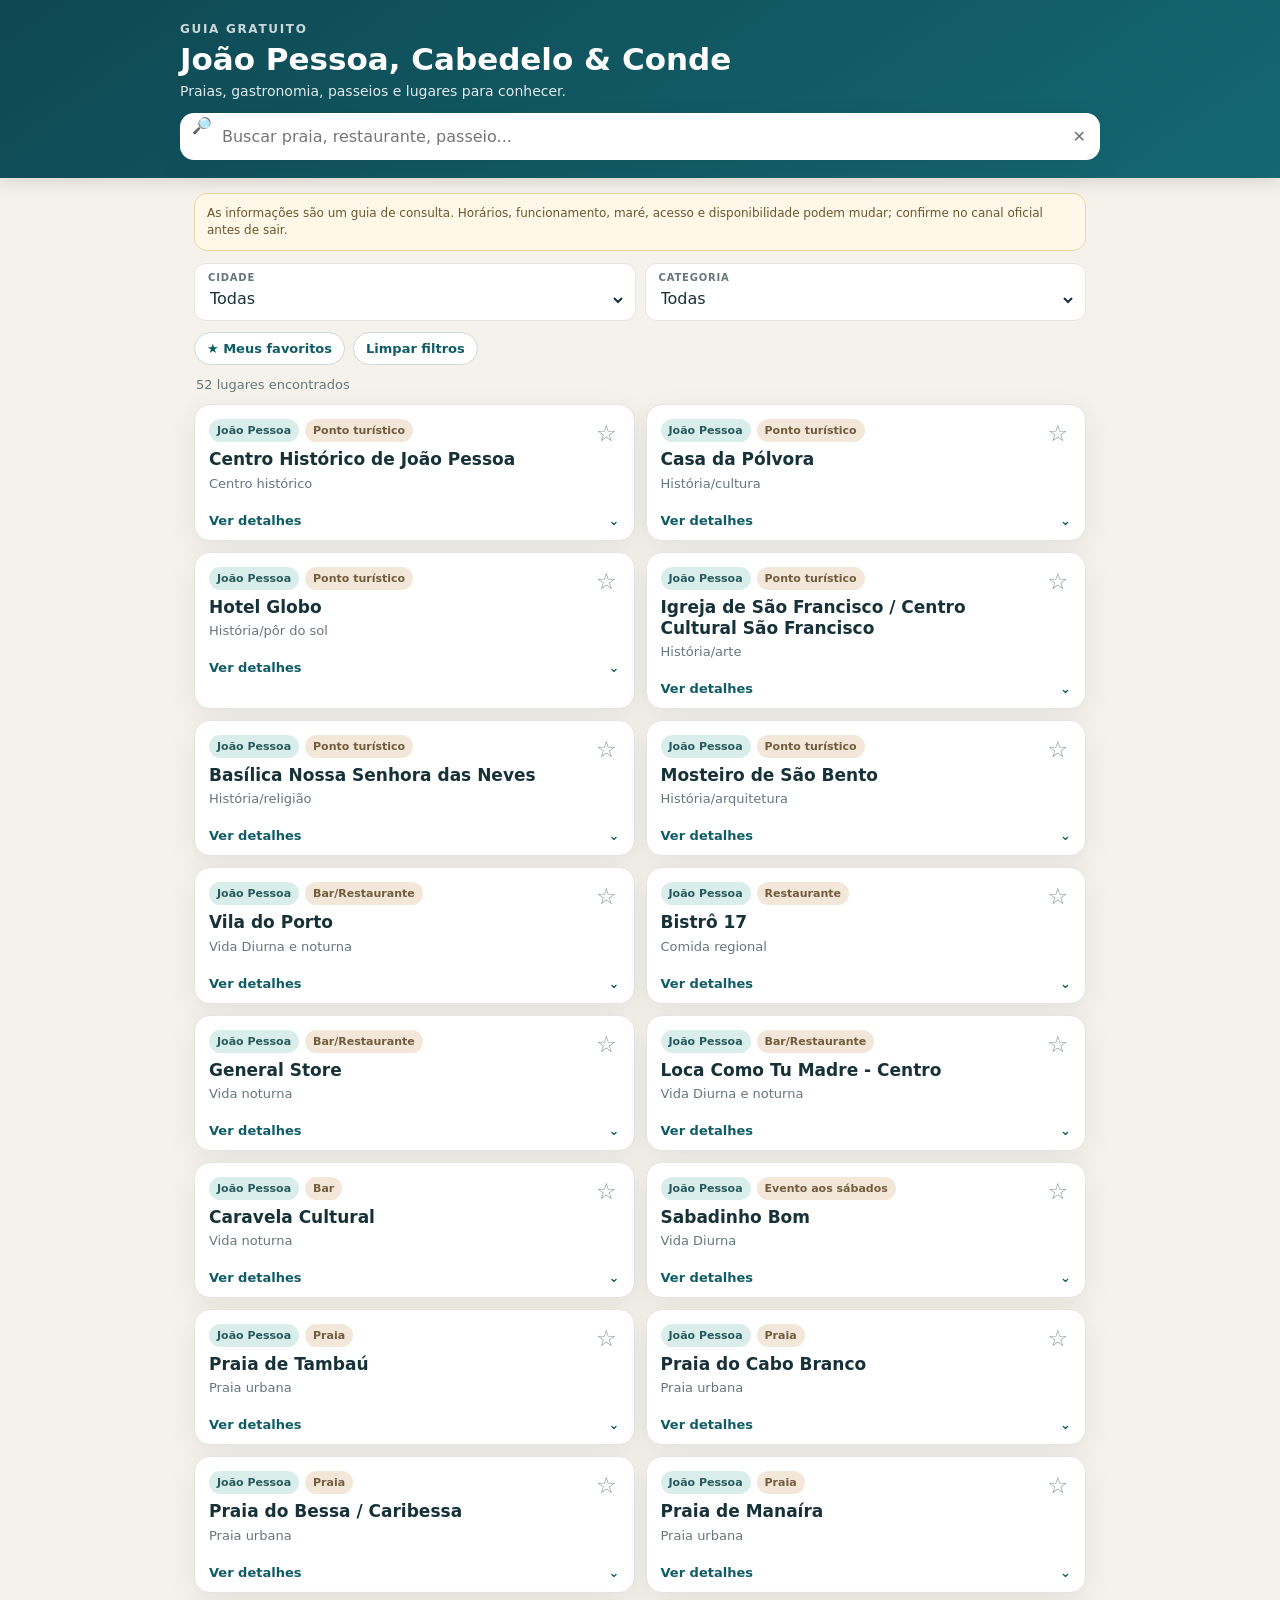
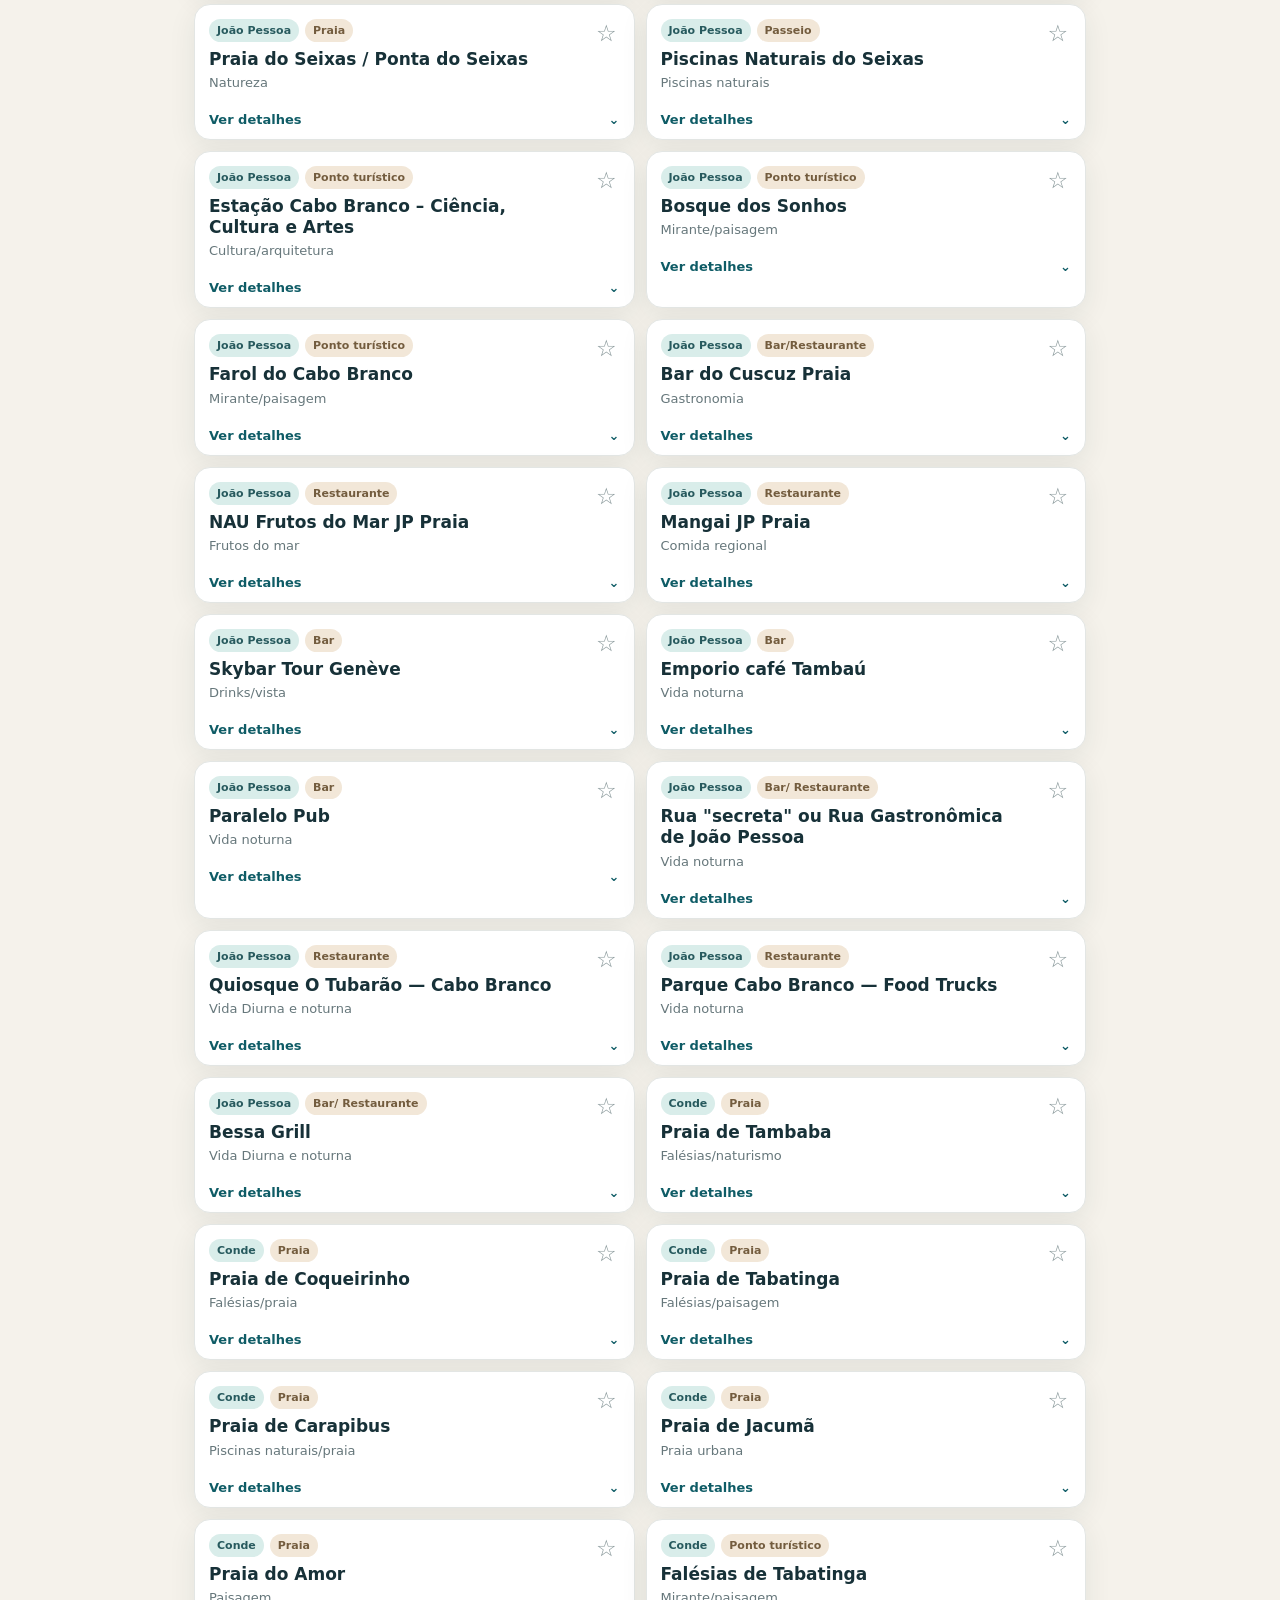
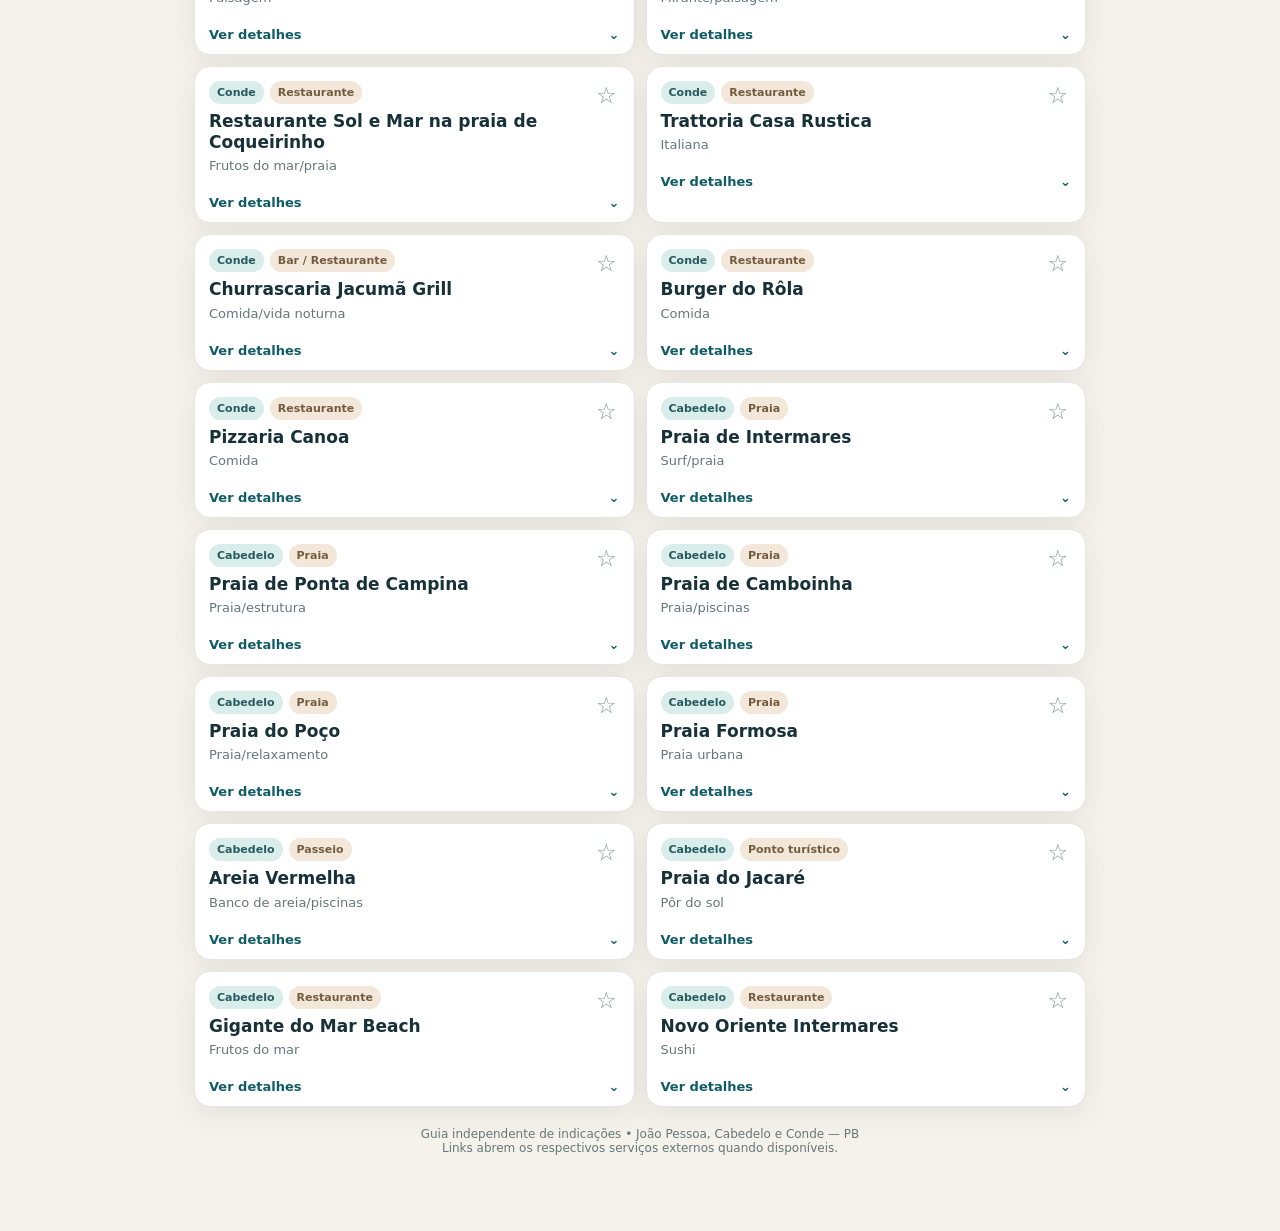
==== guia_offline.html @ e84d074d "Adiciona Guia de Lugares mobile PWA" ====
<!doctype html>
<html lang="pt-BR">
<head>
  <meta charset="utf-8">
  <meta name="viewport" content="width=device-width,initial-scale=1,viewport-fit=cover">
  <meta name="theme-color" content="#0f5c66">
  <meta name="description" content="Guia gratuito de lugares em João Pessoa, Cabedelo e Conde, com praias, restaurantes, bares, passeios e pontos turísticos.">
  <title>Guia de Lugares — João Pessoa, Cabedelo e Conde</title>
      <style>
:root{
  --bg:#f5f2eb;--card:#ffffff;--ink:#173138;--muted:#66777b;--accent:#0f5c66;
  --accent2:#d9edea;--sand:#eadcc6;--line:#e3e6e4;--danger:#8a3b3b;
  --shadow:0 8px 28px rgba(20,50,55,.08)
}
*{box-sizing:border-box}
html{scroll-behavior:smooth}
body{margin:0;font-family:Inter,system-ui,-apple-system,BlinkMacSystemFont,"Segoe UI",sans-serif;background:var(--bg);color:var(--ink)}
button,input,select{font:inherit}
a{text-decoration:none;color:inherit}
.hero{padding:22px 18px 18px;background:linear-gradient(145deg,#0e4852,#146873);color:white;position:sticky;top:0;z-index:20;box-shadow:0 4px 18px rgba(0,0,0,.12)}
.hero-inner{max-width:920px;margin:auto}
.eyebrow{font-size:12px;letter-spacing:.14em;text-transform:uppercase;opacity:.78;font-weight:700}
h1{font-size:25px;line-height:1.15;margin:6px 0 5px}
.subtitle{margin:0;font-size:14px;opacity:.88}
.toolbar{max-width:920px;margin:14px auto 0;display:grid;gap:10px}
.search{display:flex;gap:8px;background:white;border-radius:14px;padding:3px 4px 3px 12px;box-shadow:var(--shadow)}
.search input{border:0;outline:0;min-width:0;flex:1;padding:11px 2px;color:var(--ink);background:transparent}
.search button{border:0;background:transparent;padding:8px 10px;cursor:pointer;color:var(--muted)}
.main{max-width:920px;margin:auto;padding:15px 14px 70px}
.filters{display:grid;grid-template-columns:1fr 1fr;gap:9px}
.select-wrap{background:white;border:1px solid var(--line);border-radius:12px;padding:3px 9px}
.select-wrap label{display:block;font-size:10px;text-transform:uppercase;letter-spacing:.08em;color:var(--muted);padding:5px 4px 0;font-weight:700}
.select-wrap select{width:100%;border:0;outline:0;background:white;color:var(--ink);padding:5px 2px 8px}
.actions{display:flex;gap:8px;align-items:center;margin:11px 0 7px;overflow-x:auto;padding-bottom:2px}
.pill{white-space:nowrap;border:1px solid #cbd7d8;background:white;color:var(--accent);border-radius:999px;padding:8px 12px;font-size:13px;font-weight:650;cursor:pointer}
.pill.active{background:var(--accent);color:white;border-color:var(--accent)}
.count{font-size:13px;color:var(--muted);margin:10px 2px 12px}
.cards{display:grid;gap:11px}
.card{background:var(--card);border:1px solid var(--line);border-radius:16px;box-shadow:var(--shadow);overflow:hidden}
.card-head{padding:14px 14px 12px;display:grid;grid-template-columns:1fr auto;gap:12px;align-items:start}
.badges{display:flex;gap:6px;flex-wrap:wrap;margin-bottom:7px}
.badge{font-size:11px;border-radius:999px;padding:5px 8px;background:var(--accent2);color:#275a5e;font-weight:700}
.badge.sand{background:#f2e7d8;color:#735c3e}
.card h2{font-size:17px;line-height:1.25;margin:0 0 5px}
.profile{font-size:13px;color:var(--muted);margin:0}
.fav{border:0;background:transparent;font-size:23px;cursor:pointer;line-height:1;color:#8a999b;padding:3px}
.fav.on{color:#c58d20}
.details{border-top:1px solid var(--line);padding:12px 14px 14px;display:none}
.card.open .details{display:block}
.desc{font-size:14px;line-height:1.48;margin:0 0 13px;color:#344e53}
.meta{font-size:12px;color:var(--muted);margin:0 0 12px}
.buttons{display:grid;grid-template-columns:1fr 1fr;gap:8px}
.btn{display:flex;justify-content:center;align-items:center;gap:7px;border-radius:11px;padding:10px 8px;font-size:13px;font-weight:750;border:1px solid var(--accent);background:white;color:var(--accent)}
.btn.primary{background:var(--accent);color:white}
.btn.disabled{opacity:.45;pointer-events:none}
.toggle{display:flex;justify-content:space-between;align-items:center;padding:10px 14px 12px;cursor:pointer;color:var(--accent);font-size:13px;font-weight:750}
.empty{text-align:center;background:white;border:1px dashed #bccaca;border-radius:16px;padding:30px 18px;color:var(--muted)}
.notice{background:#fff7e7;border:1px solid #ead7aa;border-radius:13px;padding:11px 12px;margin:0 0 12px;font-size:12px;line-height:1.45;color:#69572f}
.footer{text-align:center;color:var(--muted);font-size:12px;padding:20px 10px 6px}
.install{display:none;position:fixed;bottom:14px;left:50%;transform:translateX(-50%);z-index:30;border:0;border-radius:999px;padding:11px 16px;background:#163e46;color:white;font-weight:750;box-shadow:0 8px 28px rgba(0,0,0,.18);cursor:pointer}
@media(min-width:700px){
  h1{font-size:31px}
  .toolbar{grid-template-columns:1fr}
  .filters{grid-template-columns:1fr 1fr}
  .cards{grid-template-columns:1fr 1fr}
}
@media(prefers-reduced-motion:reduce){html{scroll-behavior:auto}}
</style>
</head>
<body>
<header class="hero">
  <div class="hero-inner">
    <div class="eyebrow">Guia gratuito</div>
    <h1>João Pessoa, Cabedelo & Conde</h1>
    <p class="subtitle">Praias, gastronomia, passeios e lugares para conhecer.</p>
    <div class="toolbar">
      <div class="search">
        <span aria-hidden="true">🔎</span>
        <input id="search" type="search" placeholder="Buscar praia, restaurante, passeio..." autocomplete="off">
        <button id="clear" title="Limpar filtros">✕</button>
      </div>
    </div>
  </div>
</header>

<main class="main">
  <div class="notice">
    As informações são um guia de consulta. Horários, funcionamento, maré, acesso e disponibilidade podem mudar; confirme no canal oficial antes de sair.
  </div>

  <section class="filters" aria-label="Filtros">
    <div class="select-wrap">
      <label for="cidade">Cidade</label>
      <select id="cidade"></select>
    </div>
    <div class="select-wrap">
      <label for="categoria">Categoria</label>
      <select id="categoria"></select>
    </div>
  </section>

  <div class="actions">
    <button id="favFilter" class="pill">★ Meus favoritos</button>
    <button class="pill" onclick="clearAll()">Limpar filtros</button>
  </div>

  <div id="count" class="count"></div>
  <section id="cards" class="cards" aria-live="polite"></section>

  <div class="footer">
    Guia independente de indicações • João Pessoa, Cabedelo e Conde — PB<br>
    Links abrem os respectivos serviços externos quando disponíveis.
  </div>
</main>



<script>const PLACES = [{"id":1,"cidade":"João Pessoa","regiao":"Centro da cidade","lugar":"Centro Histórico de João Pessoa","categoria":"Ponto turístico","perfil":"Centro histórico","descricao":"Conjunto histórico para caminhar e conhecer a arquitetura colonial.","maps":"https://www.google.com/maps/search/?api=1&query=Centro Histórico de João Pessoa PB","site":"https://turismo.joaopessoa.pb.gov.br/o-que-fazer/pontos-turisticos/monumentos-historicos/","tipoLink":"Turismo oficial"},{"id":2,"cidade":"João Pessoa","regiao":"Centro da cidade","lugar":"Casa da Pólvora","categoria":"Ponto turístico","perfil":"História/cultura","descricao":"Monumento histórico na Ladeira São Francisco.","maps":"https://www.google.com/maps/search/?api=1&query=Casa da Pólvora João Pessoa PB","site":"https://turismo.joaopessoa.pb.gov.br/o-que-fazer/pontos-turisticos/monumentos-historicos/","tipoLink":"Turismo oficial"},{"id":3,"cidade":"João Pessoa","regiao":"Centro da cidade","lugar":"Hotel Globo","categoria":"Ponto turístico","perfil":"História/pôr do sol","descricao":"Galeria histórica com vista para o Rio Sanhauá e pôr do sol.","maps":"https://www.google.com/maps/search/?api=1&query=Hotel Globo João Pessoa PB","site":"https://turismo.joaopessoa.pb.gov.br/o-que-fazer/pontos-turisticos/monumentos-historicos/hotel-globo/","tipoLink":"Turismo oficial"},{"id":4,"cidade":"João Pessoa","regiao":"Centro da cidade","lugar":"Igreja de São Francisco / Centro Cultural São Francisco","categoria":"Ponto turístico","perfil":"História/arte","descricao":"Complexo barroco do Centro Histórico.","maps":"https://www.google.com/maps/search/?api=1&query=Igreja de São Francisco João Pessoa PB","site":"https://turismo.joaopessoa.pb.gov.br/o-que-fazer/pontos-turisticos/monumentos-historicos/","tipoLink":"Turismo oficial"},{"id":5,"cidade":"João Pessoa","regiao":"Centro da cidade","lugar":"Basílica Nossa Senhora das Neves","categoria":"Ponto turístico","perfil":"História/religião","descricao":"Uma das igrejas históricas mais antigas da capital.","maps":"https://www.google.com/maps/search/?api=1&query=Basílica Nossa Senhora das Neves João Pessoa PB","site":"https://turismo.joaopessoa.pb.gov.br/o-que-fazer/pontos-turisticos/monumentos-historicos/","tipoLink":"Turismo oficial"},{"id":6,"cidade":"João Pessoa","regiao":"Centro da cidade","lugar":"Mosteiro de São Bento","categoria":"Ponto turístico","perfil":"História/arquitetura","descricao":"Conjunto histórico no Centro da cidade.","maps":"https://www.google.com/maps/search/?api=1&query=Mosteiro de São Bento João Pessoa PB","site":"https://turismo.joaopessoa.pb.gov.br/o-que-fazer/pontos-turisticos/monumentos-historicos/","tipoLink":"Turismo oficial"},{"id":7,"cidade":"João Pessoa","regiao":"Centro da cidade","lugar":"Vila do Porto","categoria":"Bar/Restaurante","perfil":"Vida Diurna e noturna","descricao":"Comida cervejas com samba, jazz e pagode ao vivo, em casarão antigo com estilo rústico e vista panorâmica.","maps":"https://share.google/0rG5b3DwEV9BnJ838","site":"https://instagram.com/vila_do_porto","tipoLink":""},{"id":8,"cidade":"João Pessoa","regiao":"Centro da cidade","lugar":"Bistrô 17","categoria":"Restaurante","perfil":"Comida regional","descricao":"Restaurante de culinária regional com hambiente aconchegante e musica ao vivo a noite","maps":"https://share.google/anQnDJYPpRXP17AdN","site":"","tipoLink":""},{"id":9,"cidade":"João Pessoa","regiao":"Centro da cidade","lugar":"General Store","categoria":"Bar/Restaurante","perfil":"Vida noturna","descricao":"Bar, Galeria de lojas, Cafeteria, e eventos, com visão incrível e panorâmica do por do sol","maps":"https://share.google/R2OrnL6b7bEfdOOB7","site":"","tipoLink":""},{"id":10,"cidade":"João Pessoa","regiao":"Centro da cidade","lugar":"Loca Como Tu Madre -  Centro","categoria":"Bar/Restaurante","perfil":"Vida Diurna e noturna","descricao":"Bar e restaurante , com visão incrível e panorâmica do por do sol","maps":"https://share.google/3DOa0C9LcaDrDdk8d","site":"","tipoLink":""},{"id":11,"cidade":"João Pessoa","regiao":"Centro da cidade","lugar":"Caravela Cultural","categoria":"Bar","perfil":"Vida noturna","descricao":"Bar, Galeria de lojas, Cafeteria, e eventos.","maps":"https://share.google/bokJAXdfUbE3XGSva","site":"","tipoLink":""},{"id":12,"cidade":"João Pessoa","regiao":"Centro da cidade","lugar":"Sabadinho Bom","categoria":"Evento aos sábados","perfil":"Vida Diurna","descricao":"projeto cultural com apresentações musicais gratuitas","maps":"https://www.google.com/maps/search/?api=1&query=Sabadinho+Bom+Praça+Rio+Branco+João+Pessoa+PB","site":"","tipoLink":""},{"id":13,"cidade":"João Pessoa","regiao":"Zona litorânea","lugar":"Praia de Tambaú","categoria":"Praia","perfil":"Praia urbana","descricao":"Orla movimentada, com comércio, bares, restaurantes e acesso a passeios marítimos.","maps":"https://www.google.com/maps/search/?api=1&query=Praia de Tambaú João Pessoa PB","site":"https://turismo.joaopessoa.pb.gov.br/o-que-fazer/pontos-turisticos/praias-e-piscinas-naturais/praia-de-tambau/","tipoLink":"Turismo oficial"},{"id":14,"cidade":"João Pessoa","regiao":"Zona litorânea","lugar":"Praia do Cabo Branco","categoria":"Praia","perfil":"Praia urbana","descricao":"Orla extensa, restaurantes e acesso à área do Farol do Cabo Branco.","maps":"https://www.google.com/maps/search/?api=1&query=Praia do Cabo Branco João Pessoa PB","site":"https://turismo.joaopessoa.pb.gov.br/o-que-fazer/pontos-turisticos/praias-e-piscinas-naturais/praia-do-cabo-branco/","tipoLink":"Turismo oficial"},{"id":15,"cidade":"João Pessoa","regiao":"Zona litorânea","lugar":"Praia do Bessa / Caribessa","categoria":"Praia","perfil":"Praia urbana","descricao":"Trecho de mar mais tranquilo, com bares e restaurantes na região.","maps":"https://www.google.com/maps/search/?api=1&query=Caribessa João Pessoa PB","site":"https://turismo.joaopessoa.pb.gov.br/o-que-fazer/pontos-turisticos/praias-e-piscinas-naturais/praia-do-bessa/","tipoLink":"Turismo oficial"},{"id":16,"cidade":"João Pessoa","regiao":"Zona litorânea","lugar":"Praia de Manaíra","categoria":"Praia","perfil":"Praia urbana","descricao":"Boa combinação de orla, hotéis, comércio e gastronomia.","maps":"https://www.google.com/maps/search/?api=1&query=Praia de Manaíra João Pessoa PB","site":"https://turismo.joaopessoa.pb.gov.br/o-que-fazer/pontos-turisticos/praias-e-piscinas-naturais/praia-de-manaira/","tipoLink":"Turismo oficial"},{"id":17,"cidade":"João Pessoa","regiao":"Zona litorânea","lugar":"Praia do Seixas / Ponta do Seixas","categoria":"Praia","perfil":"Natureza","descricao":"Área do extremo oriental das Américas e ponto de saída para piscinas naturais.","maps":"https://www.google.com/maps/search/?api=1&query=Ponta do Seixas João Pessoa PB","site":"https://turismo.joaopessoa.pb.gov.br/o-que-fazer/pontos-turisticos/praias-e-piscinas-naturais/praia-do-seixas/","tipoLink":"Turismo oficial"},{"id":18,"cidade":"João Pessoa","regiao":"Zona litorânea","lugar":"Piscinas Naturais do Seixas","categoria":"Passeio","perfil":"Piscinas naturais","descricao":"Passeio marítimo dependente das condições do mar e da maré.","maps":"https://www.google.com/maps/search/?api=1&query=Piscinas Naturais do Seixas João Pessoa PB","site":"https://www.pontadoseixas.com.br/","tipoLink":"Operador/site"},{"id":19,"cidade":"João Pessoa","regiao":"Zona litorânea","lugar":"Estação Cabo Branco – Ciência, Cultura e Artes","categoria":"Ponto turístico","perfil":"Cultura/arquitetura","descricao":"Centro cultural e científico próximo ao litoral do Cabo Branco.","maps":"https://www.google.com/maps/search/?api=1&query=Estação Cabo Branco João Pessoa PB","site":"https://www.instagram.com/estacaocabobranco/","tipoLink":"Instagram/site"},{"id":20,"cidade":"João Pessoa","regiao":"Zona litorânea","lugar":"Bosque dos Sonhos","categoria":"Ponto turístico","perfil":"Mirante/paisagem","descricao":"Com restaurante, pscina e lojas de lembrancinhas regionais","maps":"https://maps.app.goo.gl/mWE1wyi2ybez4uwXA","site":"https://www.instagram.com/bosquedossonhosjp","tipoLink":"Instagram"},{"id":21,"cidade":"João Pessoa","regiao":"Zona litorânea","lugar":"Farol do Cabo Branco","categoria":"Ponto turístico","perfil":"Mirante/paisagem","descricao":"Cartão-postal próximo à barreira do Cabo Branco.","maps":"https://www.google.com/maps/search/?api=1&query=Farol do Cabo Branco João Pessoa PB","site":"https://turismo.joaopessoa.pb.gov.br/o-que-fazer/pontos-turisticos/monumentos-historicos/farol-do-cabo-branco/","tipoLink":"Turismo oficial"},{"id":22,"cidade":"João Pessoa","regiao":"Zona litorânea","lugar":"Bar do Cuscuz Praia","categoria":"Bar/Restaurante","perfil":"Gastronomia","descricao":"Restaurante/bar conhecido na orla de Cabo Branco.","maps":"https://www.google.com/maps/search/?api=1&query=Bar do Cuscuz Praia João Pessoa PB","site":"https://www.instagram.com/bardocuscuzjp/","tipoLink":"Instagram"},{"id":23,"cidade":"João Pessoa","regiao":"Zona litorânea","lugar":"NAU Frutos do Mar JP Praia","categoria":"Restaurante","perfil":"Frutos do mar","descricao":"Restaurante de frutos do mar na região de Manaíra.","maps":"https://www.google.com/maps/search/?api=1&query=NAU Frutos do Mar JP Praia João Pessoa PB","site":"https://www.instagram.com/naurestaurante/","tipoLink":"Instagram/site"},{"id":24,"cidade":"João Pessoa","regiao":"Zona litorânea","lugar":"Mangai JP Praia","categoria":"Restaurante","perfil":"Comida regional","descricao":"Restaurante de culinária regional paraibana em Manaíra.","maps":"https://www.google.com/maps/search/?api=1&query=Mangai JP Praia João Pessoa PB","site":"https://www.instagram.com/mangairestaurantes/","tipoLink":"Instagram/site"},{"id":25,"cidade":"João Pessoa","regiao":"Zona litorânea","lugar":"Skybar Tour Genève","categoria":"Bar","perfil":"Drinks/vista","descricao":"Bar em rooftop no Altiplano, com vista panorâmica.","maps":"https://www.google.com/maps/search/?api=1&query=Skybar Tour Genève João Pessoa PB","site":"","tipoLink":"Não localizado em fonte confiável"},{"id":26,"cidade":"João Pessoa","regiao":"Zona litorânea","lugar":"Emporio café Tambaú","categoria":"Bar","perfil":"Vida noturna","descricao":"Bar e café na região de Tambaú, voltado para noite e drinks.","maps":"https://www.google.com/maps/place/Empório+Café/@-7.1115473,-34.8234766,1078m/data=!3m2!1e3!4b1!4m6!3m5!1s0x7acdd216214bd4f:0x60ea64a01ea686bf!8m2!3d-7.1115473!4d-34.8234766!16s%2Fg%2F11b6g86y9d?entry=ttu&g_ep=EgoyMDI2MDkxNS4wIKXMDSoASAFQAw%3D%3D","site":"https://www.instagram.com/emporiocafe/","tipoLink":"Instagram"},{"id":27,"cidade":"João Pessoa","regiao":"Zona litorânea","lugar":"Paralelo Pub","categoria":"Bar","perfil":"Vida noturna","descricao":"Pub na região de Manaíra.","maps":"https://www.google.com/maps/search/?api=1&query=Paralelo Pub João Pessoa PB","site":"https://www.instagram.com/paralelopub/","tipoLink":"Instagram"},{"id":28,"cidade":"João Pessoa","regiao":"Zona litorânea","lugar":"Rua \"secreta\" ou Rua Gastronômica de João Pessoa","categoria":"Bar/ Restaurante","perfil":"Vida noturna","descricao":"Variedade de comidinhas: Bares, restaurantes, pizzarias, hamburguerias, padarias, cafeterias e docerias.","maps":"https://share.google/wV4LS0ss6NCvR0JlR","site":"","tipoLink":""},{"id":29,"cidade":"João Pessoa","regiao":"Zona litorânea","lugar":"Quiosque O Tubarão — Cabo Branco","categoria":"Restaurante","perfil":"Vida Diurna e noturna","descricao":"Qiosque à beira-mar com frutos do mar, petiscos, bebidas e música ao vivo.","maps":"https://www.google.com/maps/search/?api=1&query=Quiosque+O+Tubarão+Cabo+Branco+João+Pessoa+PB","site":"https://www.instagram.com/quiosque.tubarao/","tipoLink":"Instagram"},{"id":30,"cidade":"João Pessoa","regiao":"Zona litorânea","lugar":"Parque Cabo Branco — Food Trucks","categoria":"Restaurante","perfil":"Vida noturna","descricao":"espaço gastronômico com vários boxes e opções de comida","maps":"https://www.google.com/maps/search/?api=1&query=Parque+Cabo+Branco+João+Pessoa+PB","site":"","tipoLink":""},{"id":31,"cidade":"João Pessoa","regiao":"Zona litorânea","lugar":"Bessa Grill","categoria":"Bar/ Restaurante","perfil":"Vida Diurna e noturna","descricao":"Forró do Turista realizado às segundas-feiras, com forró pé de serra e espaço para dançar","maps":"https://share.google/ig1G9STkqYkD4vIWp","site":"https://www.instagram.com/jpbessagrill/","tipoLink":"Instagram"},{"id":32,"cidade":"Conde","regiao":"Zona litorânea","lugar":"Praia de Tambaba","categoria":"Praia","perfil":"Falésias/naturismo","descricao":"Uma das principais atrações do litoral sul; possui área oficial de naturismo.","maps":"https://maps.app.goo.gl/vyDZmUg5yREgUYPd8","site":"https://conde.pb.gov.br/","tipoLink":"Prefeitura de Conde"},{"id":33,"cidade":"Conde","regiao":"Zona litorânea","lugar":"Praia de Coqueirinho","categoria":"Praia","perfil":"Falésias/praia","descricao":"Praia de águas claras, coqueiros e falésias, com infraestrutura gastronômica.","maps":"https://www.google.com/maps/search/?api=1&query=Praia de Coqueirinho Conde PB","site":"https://conde.pb.gov.br/","tipoLink":"Prefeitura de Conde"},{"id":34,"cidade":"Conde","regiao":"Zona litorânea","lugar":"Praia de Tabatinga","categoria":"Praia","perfil":"Falésias/paisagem","descricao":"Praia do litoral sul com falésias e mirantes naturais.","maps":"https://www.google.com/maps/search/?api=1&query=Praia de Tabatinga Conde PB","site":"https://conde.pb.gov.br/","tipoLink":"Prefeitura de Conde"},{"id":35,"cidade":"Conde","regiao":"Zona litorânea","lugar":"Praia de Carapibus","categoria":"Praia","perfil":"Piscinas naturais/praia","descricao":"Trecho do litoral sul com falésias e piscinas naturais conforme maré.","maps":"https://www.google.com/maps/search/?api=1&query=Praia de Carapibus Conde PB","site":"https://conde.pb.gov.br/","tipoLink":"Prefeitura de Conde"},{"id":36,"cidade":"Conde","regiao":"Zona litorânea","lugar":"Praia de Jacumã","categoria":"Praia","perfil":"Praia urbana","descricao":"Principal área balneária de Conde, com comércio, bares e restaurantes.","maps":"https://www.google.com/maps/search/?api=1&query=Praia de Jacumã Conde PB","site":"https://conde.pb.gov.br/","tipoLink":"Prefeitura de Conde"},{"id":37,"cidade":"Conde","regiao":"Zona litorânea","lugar":"Praia do Amor","categoria":"Praia","perfil":"Paisagem","descricao":"Praia conhecida pela formação rochosa em formato associado a um arco/coração.","maps":"https://www.google.com/maps/search/?api=1&query=Praia do Amor Conde PB","site":"https://conde.pb.gov.br/","tipoLink":"Prefeitura de Conde"},{"id":38,"cidade":"Conde","regiao":"Zona litorânea","lugar":"Falésias de Tabatinga","categoria":"Ponto turístico","perfil":"Mirante/paisagem","descricao":"Área de falésias coloridas com vistas do litoral.","maps":"https://www.google.com/maps/search/?api=1&query=Falésias de Tabatinga Conde PB","site":"https://conde.pb.gov.br/","tipoLink":"Prefeitura de Conde"},{"id":39,"cidade":"Conde","regiao":"Zona litorânea","lugar":"Restaurante Sol e Mar na praia de Coqueirinho","categoria":"Restaurante","perfil":"Frutos do mar/praia","descricao":"Restaurante em área da Praia de Coqueirinho.","maps":"https://share.google/JqDOCvIvDqr21RsNi","site":"https://instagram.com/quiosquesolemarcoqueirinho?igshid=OGQ2MjdiOTE=","tipoLink":"Instagram"},{"id":40,"cidade":"Conde","regiao":"Zona litorânea","lugar":"Trattoria Casa Rustica","categoria":"Restaurante","perfil":"Italiana","descricao":"Restaurante italiano em Jacumã.","maps":"https://www.google.com/maps/search/?api=1&query=Trattoria Casa Rustica Jacumã Conde PB","site":"","tipoLink":"Não localizado em fonte confiável"},{"id":41,"cidade":"Conde","regiao":"Zona litorânea","lugar":"Churrascaria Jacumã Grill","categoria":"Bar / Restaurante","perfil":"Comida/vida noturna","descricao":"","maps":"https://maps.app.goo.gl/rrYZRWYtWrJx7BhL9","site":"https://www.instagram.com/jacumagrill/","tipoLink":"Instagram"},{"id":42,"cidade":"Conde","regiao":"Zona litorânea","lugar":"Burger do Rôla","categoria":"Restaurante","perfil":"Comida","descricao":"Hambúrgueres artesanais, pizzas e esfihas.","maps":"https://share.google/id2OrTgYj2JUWLx11","site":"https://www.instagram.com/burgerdorola/","tipoLink":"Instagram"},{"id":43,"cidade":"Conde","regiao":"Zona litorânea","lugar":"Pizzaria Canoa","categoria":"Restaurante","perfil":"Comida","descricao":"Pizzas artesanais no forno a lenha","maps":"https://share.google/R9qZSSYAghe2cuWLW","site":"https://www.instagram.com/canoapizzaria_pb/","tipoLink":"Instagram"},{"id":44,"cidade":"Cabedelo","regiao":"Zona litorânea","lugar":"Praia de Intermares","categoria":"Praia","perfil":"Surf/praia","descricao":"Praia urbana conhecida por ondas, bares e restaurantes.","maps":"https://www.google.com/maps/search/?api=1&query=Praia de Intermares Cabedelo PB","site":"https://cabedelo.pb.gov.br/","tipoLink":"Prefeitura de Cabedelo"},{"id":45,"cidade":"Cabedelo","regiao":"Zona litorânea","lugar":"Praia de Ponta de Campina","categoria":"Praia","perfil":"Praia/estrutura","descricao":"Trecho de litoral com restaurantes e estrutura de praia.","maps":"https://www.google.com/maps/search/?api=1&query=Praia de Ponta de Campina Cabedelo PB","site":"https://cabedelo.pb.gov.br/","tipoLink":"Prefeitura de Cabedelo"},{"id":46,"cidade":"Cabedelo","regiao":"Zona litorânea","lugar":"Praia de Camboinha","categoria":"Praia","perfil":"Praia/piscinas","descricao":"Uma das praias mais procuradas de Cabedelo, com águas geralmente tranquilas.","maps":"https://www.google.com/maps/search/?api=1&query=Praia de Camboinha Cabedelo PB","site":"https://cabedelo.pb.gov.br/","tipoLink":"Prefeitura de Cabedelo"},{"id":47,"cidade":"Cabedelo","regiao":"Zona litorânea","lugar":"Praia do Poço","categoria":"Praia","perfil":"Praia/relaxamento","descricao":"Trecho tradicional do litoral de Cabedelo.","maps":"https://www.google.com/maps/search/?api=1&query=Praia do Poço Cabedelo PB","site":"https://cabedelo.pb.gov.br/","tipoLink":"Prefeitura de Cabedelo"},{"id":48,"cidade":"Cabedelo","regiao":"Zona litorânea","lugar":"Praia Formosa","categoria":"Praia","perfil":"Praia urbana","descricao":"Praia no litoral de Cabedelo, próxima à área central.","maps":"https://www.google.com/maps/search/?api=1&query=Praia Formosa Cabedelo PB","site":"https://cabedelo.pb.gov.br/","tipoLink":"Prefeitura de Cabedelo"},{"id":49,"cidade":"Cabedelo","regiao":"Zona litorânea","lugar":"Areia Vermelha","categoria":"Passeio","perfil":"Banco de areia/piscinas","descricao":"Ilha/banco de areia acessível em passeios de barco conforme maré e condições locais.","maps":"https://www.google.com/maps/search/?api=1&query=Ilha de Areia Vermelha Cabedelo PB","site":"https://cabedelo.pb.gov.br/","tipoLink":"Prefeitura de Cabedelo"},{"id":50,"cidade":"Cabedelo","regiao":"Zona litorânea","lugar":"Praia do Jacaré","categoria":"Ponto turístico","perfil":"Pôr do sol","descricao":"Tradicional ponto para assistir ao pôr do sol às margens do Rio Paraíba.","maps":"https://www.google.com/maps/search/?api=1&query=Praia do Jacaré Cabedelo PB","site":"https://turismo.joaopessoa.pb.gov.br/o-que-fazer/pontos-turisticos/praias-e-piscinas-naturais/por-do-jacare/","tipoLink":"Turismo oficial"},{"id":51,"cidade":"Cabedelo","regiao":"Zona litorânea","lugar":"Gigante do Mar Beach","categoria":"Restaurante","perfil":"Frutos do mar","descricao":"Restaurante à beira-mar em Camboinha.","maps":"https://www.google.com/maps/search/?api=1&query=Gigante do Mar Beach Camboinha Cabedelo PB","site":"https://www.instagram.com/gigantedomaroficial/","tipoLink":"Instagram"},{"id":52,"cidade":"Cabedelo","regiao":"Zona litorânea","lugar":"Novo Oriente Intermares","categoria":"Restaurante","perfil":"Sushi","descricao":"Restaurante de culinária japonesa na região de Intermares.","maps":"https://www.google.com/maps/search/?api=1&query=Novo Oriente Intermares Cabedelo PB","site":"","tipoLink":"Não localizado em fonte confiável"}];


let deferredPrompt;
const state = { cidade:"Todas", categoria:"Todas", busca:"", favoritos:false };
const favs = new Set(JSON.parse(localStorage.getItem("guiaFavoritos")||"[]"));

const el = id => document.getElementById(id);
const normalize = s => (s||"").normalize("NFD").replace(/[\u0300-\u036f]/g,"").toLowerCase();

function labelSite(url, tipo){
  if(!url) return "Sem link";
  if(url.includes("instagram.com")) return "Instagram";
  if((tipo||"").toLowerCase().includes("turismo")) return "Fonte oficial";
  if((tipo||"").toLowerCase().includes("prefeitura")) return "Prefeitura";
  return "Site / fonte";
}
function uniq(list){ return [...new Set(list.filter(Boolean))].sort((a,b)=>a.localeCompare(b,"pt-BR")); }

function setupFilters(){
  const cidades = ["Todas", ...uniq(PLACES.map(p=>p.cidade))];
  const cats = ["Todas", ...uniq(PLACES.map(p=>p.categoria.replace(/\s*\/\s*/g,"/").trim()))];
  el("cidade").innerHTML = cidades.map(x=>`<option>${x}</option>`).join("");
  el("categoria").innerHTML = cats.map(x=>`<option>${x}</option>`).join("");
}

function matchPlace(p){
  const cat = p.categoria.replace(/\s*\/\s*/g,"/").trim();
  if(state.cidade!=="Todas" && p.cidade!==state.cidade) return false;
  if(state.categoria!=="Todas" && cat!==state.categoria) return false;
  if(state.favoritos && !favs.has(p.id)) return false;
  const hay = normalize([p.lugar,p.cidade,p.regiao,p.categoria,p.perfil,p.descricao].join(" "));
  return !state.busca || hay.includes(normalize(state.busca));
}

function card(p){
  const fav = favs.has(p.id);
  const siteOk = !!p.site;
  const desc = p.descricao || "Sem descrição adicional cadastrada.";
  const tipo = p.tipoLink ? `<p class="meta">Fonte/canal: ${escapeHtml(p.tipoLink)}</p>` : "";
  return `<article class="card" data-id="${p.id}">
    <div class="card-head">
      <div>
        <div class="badges">
          <span class="badge">${escapeHtml(p.cidade)}</span>
          <span class="badge sand">${escapeHtml(p.categoria)}</span>
        </div>
        <h2>${escapeHtml(p.lugar)}</h2>
        <p class="profile">${escapeHtml(p.perfil || p.regiao)}</p>
      </div>
      <button class="fav ${fav?"on":""}" aria-label="Favoritar" onclick="toggleFav(${p.id},event)">${fav?"★":"☆"}</button>
    </div>
    <div class="details">
      <p class="desc">${escapeHtml(desc)}</p>
      <p class="meta">📍 ${escapeHtml(p.regiao)}</p>
      ${tipo}
      <div class="buttons">
        ${p.maps ? `<a class="btn primary" href="${attr(p.maps)}" target="_blank" rel="noopener">📍 Maps</a>` : `<span class="btn disabled">📍 Maps</span>`}
        ${siteOk ? `<a class="btn" href="${attr(p.site)}" target="_blank" rel="noopener">↗ ${escapeHtml(labelSite(p.site,p.tipoLink))}</a>` : `<span class="btn disabled">↗ Sem link</span>`}
      </div>
    </div>
    <div class="toggle" onclick="toggleCard(${p.id})"><span>Ver detalhes</span><span>⌄</span></div>
  </article>`;
}
function escapeHtml(s){ return (s||"").replace(/[&<>"']/g,m=>({"&":"&amp;","<":"&lt;",">":"&gt;","\"":"&quot;","'":"&#039;"}[m])); }
function attr(s){ return escapeHtml(s); }

function render(){
  const items = PLACES.filter(matchPlace);
  el("count").textContent = `${items.length} ${items.length===1?"lugar encontrado":"lugares encontrados"}`;
  el("cards").innerHTML = items.length ? items.map(card).join("") :
    `<div class="empty">Nenhum lugar encontrado com esses filtros.</div>`;
  el("favFilter").classList.toggle("active", state.favoritos);
}

function toggleCard(id){
  const c = document.querySelector(`.card[data-id="${id}"]`);
  if(!c) return;
  c.classList.toggle("open");
  const t = c.querySelector(".toggle span:first-child");
  const a = c.querySelector(".toggle span:last-child");
  const open = c.classList.contains("open");
  t.textContent = open ? "Ocultar detalhes" : "Ver detalhes";
  a.textContent = open ? "⌃" : "⌄";
}
function toggleFav(id,e){
  e.stopPropagation();
  favs.has(id) ? favs.delete(id) : favs.add(id);
  localStorage.setItem("guiaFavoritos", JSON.stringify([...favs]));
  render();
}
function clearAll(){
  state.cidade="Todas"; state.categoria="Todas"; state.busca=""; state.favoritos=false;
  el("cidade").value="Todas"; el("categoria").value="Todas"; el("search").value="";
  render();
}

window.addEventListener("beforeinstallprompt", e=>{
  e.preventDefault(); deferredPrompt=e;
  el("install").style.display="block";
});
el("install")?.addEventListener("click", async ()=>{
  if(!deferredPrompt) return;
  deferredPrompt.prompt();
  await deferredPrompt.userChoice;
  deferredPrompt=null;
  el("install").style.display="none";
});

document.addEventListener("DOMContentLoaded",()=>{
  setupFilters();
  el("cidade").addEventListener("change",e=>{state.cidade=e.target.value;render()});
  el("categoria").addEventListener("change",e=>{state.categoria=e.target.value;render()});
  el("search").addEventListener("input",e=>{state.busca=e.target.value;render()});
  el("clear").addEventListener("click",clearAll);
  el("favFilter").addEventListener("click",()=>{state.favoritos=!state.favoritos;render()});
  render();
});
</script>

</body>
</html>
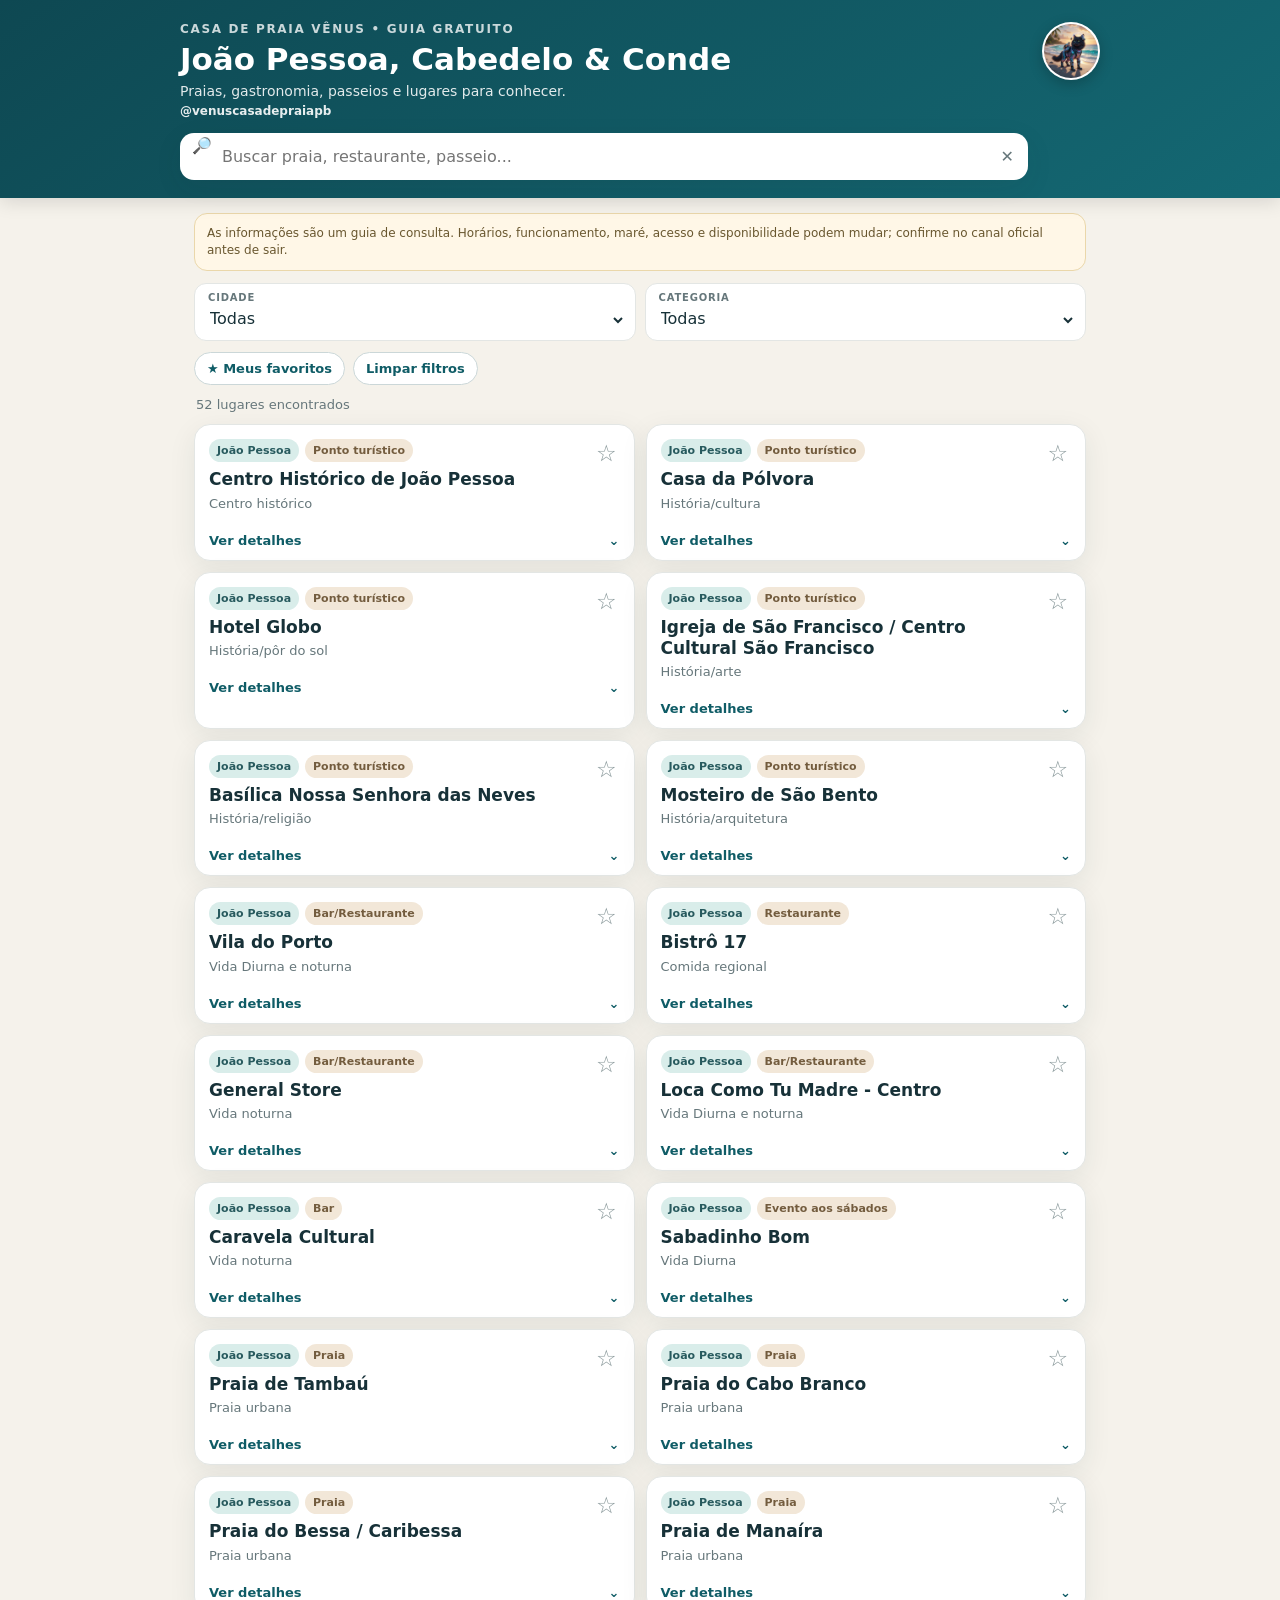
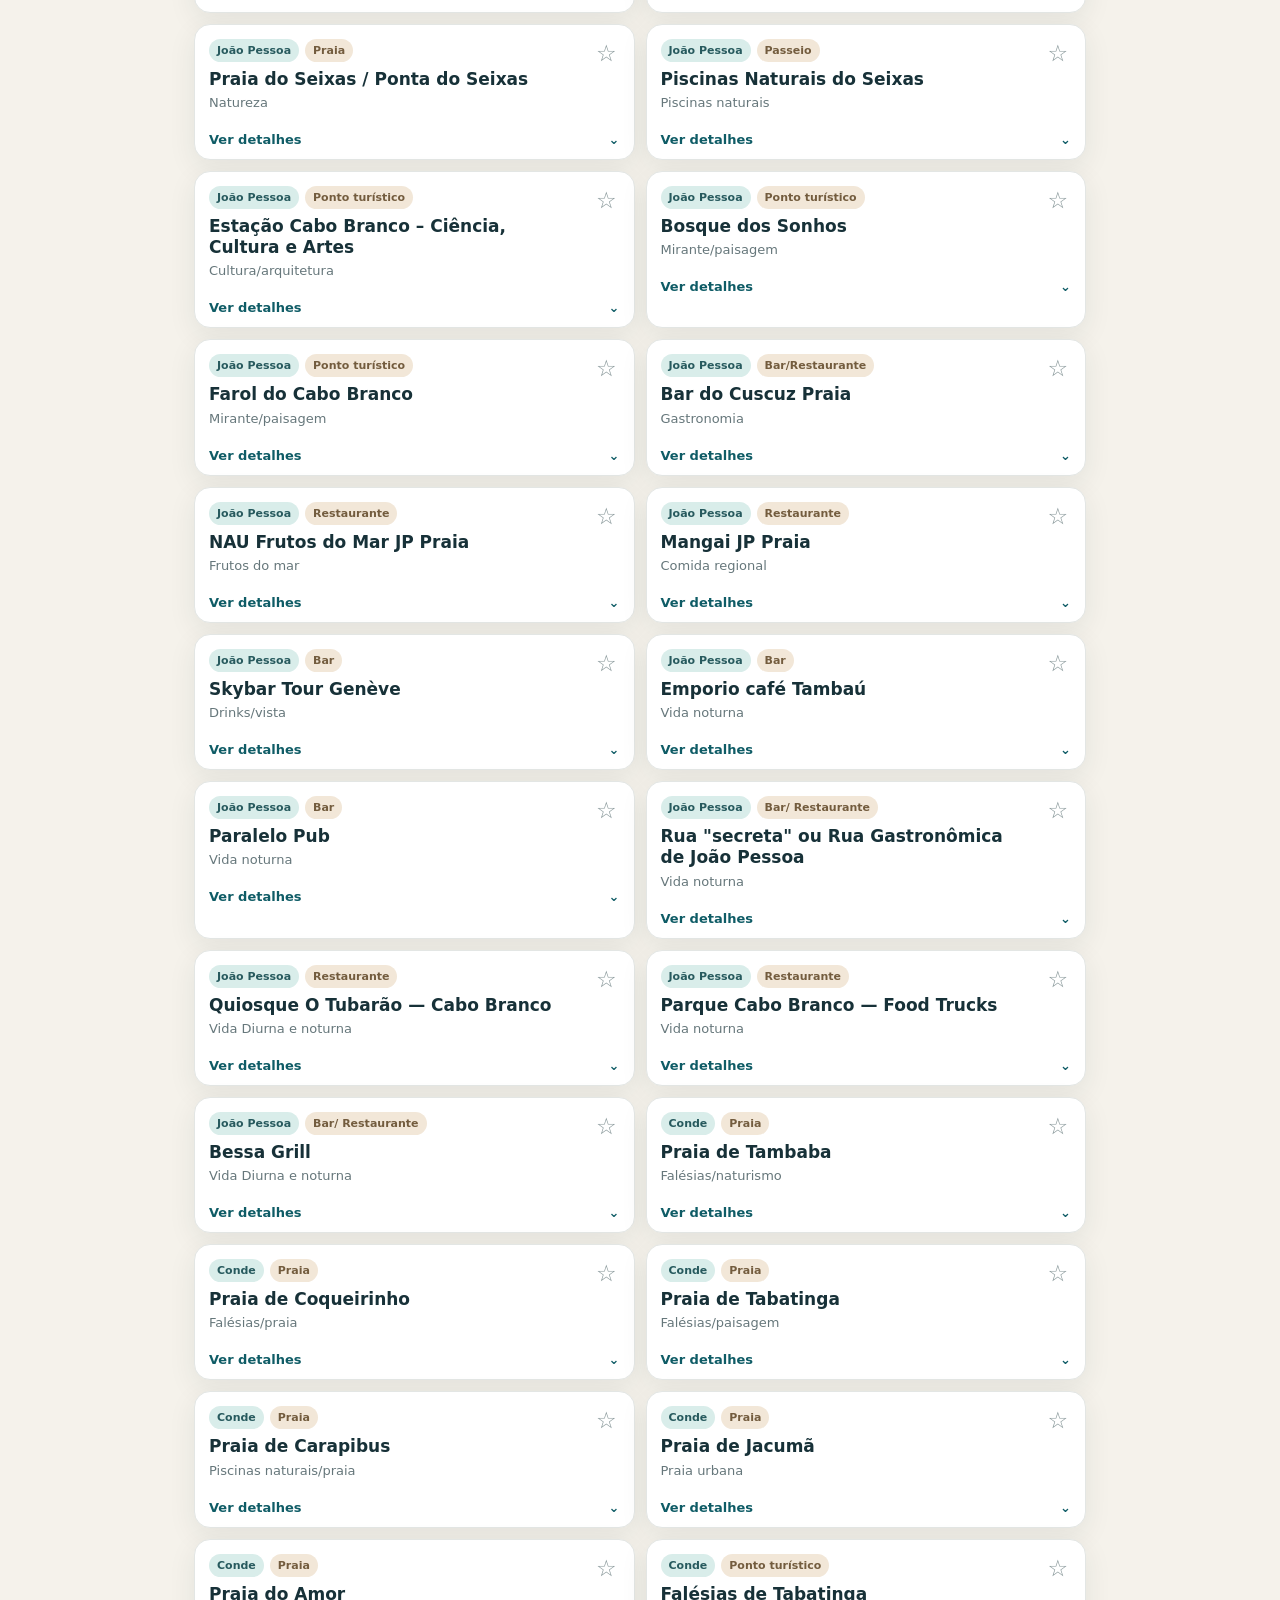
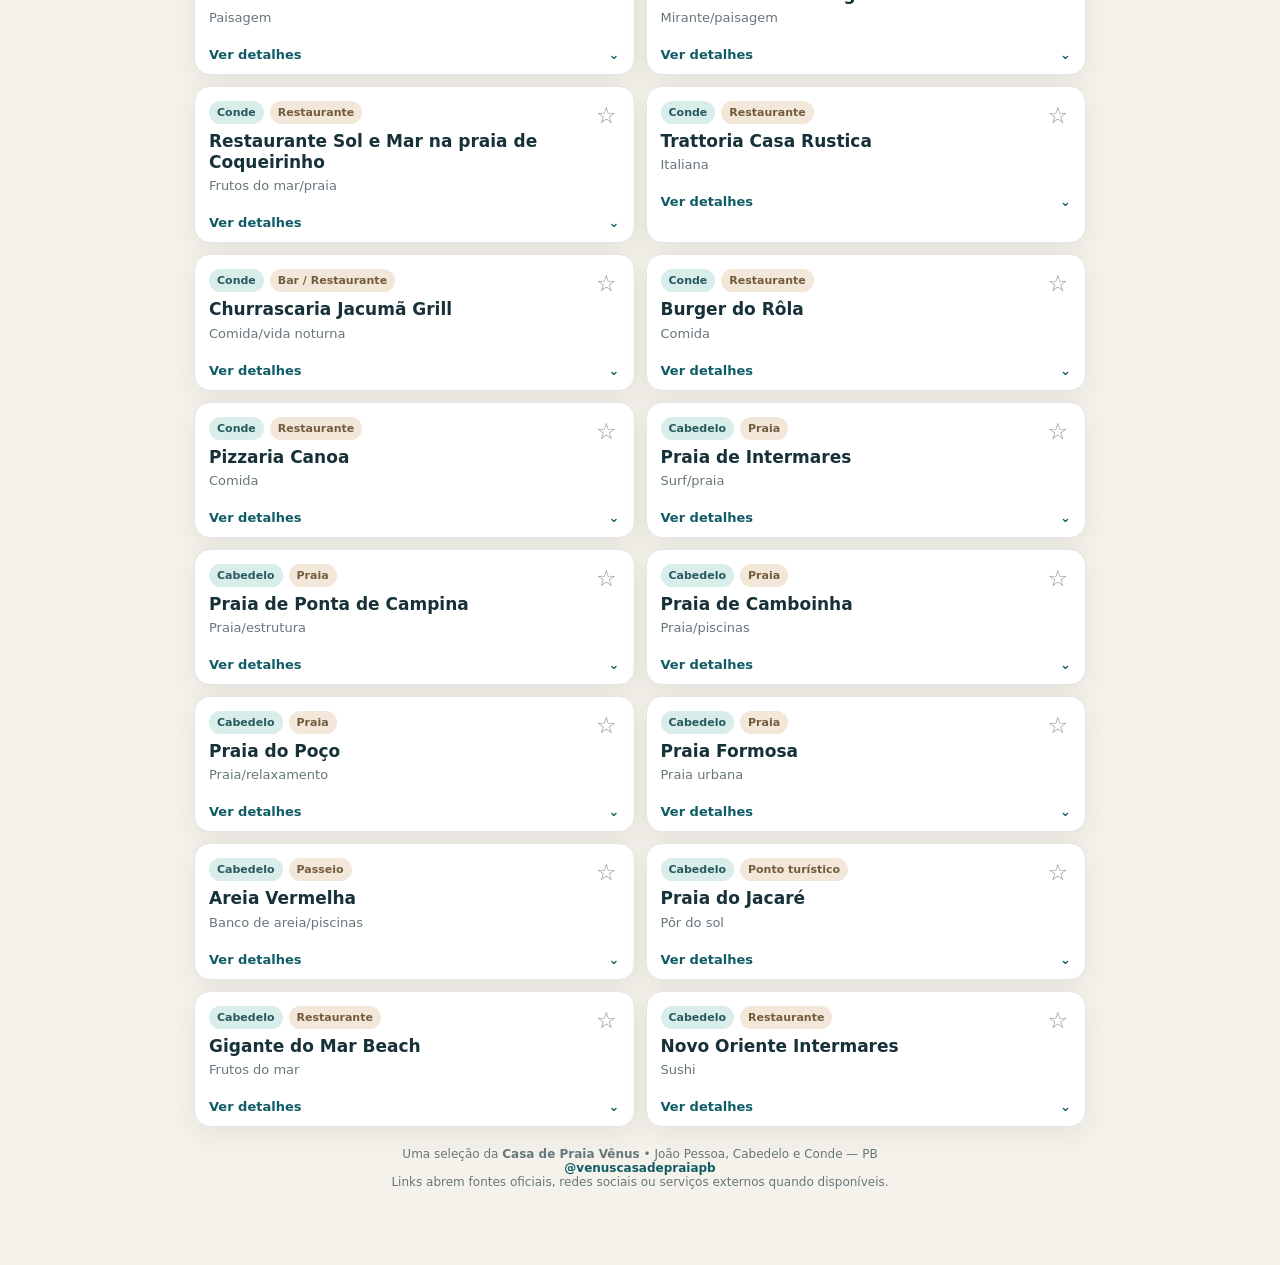
==== commit eef3afbf: "Personaliza Guia Vênus e completa fontes" ====
--- a/guia_offline.html
+++ b/guia_offline.html
@@ -4,9 +4,10 @@
   <meta charset="utf-8">
   <meta name="viewport" content="width=device-width,initial-scale=1,viewport-fit=cover">
   <meta name="theme-color" content="#0f5c66">
-  <meta name="description" content="Guia gratuito de lugares em João Pessoa, Cabedelo e Conde, com praias, restaurantes, bares, passeios e pontos turísticos.">
-  <title>Guia de Lugares — João Pessoa, Cabedelo e Conde</title>
-      <style>
+  <meta name="description" content="Guia gratuito da Casa de Praia Vênus com indicações em João Pessoa, Cabedelo e Conde: praias, restaurantes, bares, passeios e pontos turísticos.">
+  <title>Guia Vênus — João Pessoa, Cabedelo e Conde</title>
+    <link rel="icon" href="icon-192.png">
+  <style>
 :root{
   --bg:#f5f2eb;--card:#ffffff;--ink:#173138;--muted:#66777b;--accent:#0f5c66;
   --accent2:#d9edea;--sand:#eadcc6;--line:#e3e6e4;--danger:#8a3b3b;
@@ -65,14 +66,28 @@
   .cards{grid-template-columns:1fr 1fr}
 }
 @media(prefers-reduced-motion:reduce){html{scroll-behavior:auto}}
+.brand-wrap{position:relative;padding-right:58px}
+.venus-logo-link{position:absolute;right:0;top:0;width:46px;height:46px;border-radius:50%;overflow:hidden;border:2px solid rgba(255,255,255,.82);box-shadow:0 4px 14px rgba(0,0,0,.22);background:#fff}
+.venus-logo{width:100%;height:100%;object-fit:cover;object-position:55% 42%;display:block}
+.brand-handle{display:inline-block;margin-top:5px;font-size:12px;font-weight:700;color:white;opacity:.9}
+.brand-handle:hover{text-decoration:underline}
+.footer a{font-weight:700;color:var(--accent)}
+@media(min-width:700px){
+  .brand-wrap{padding-right:72px}
+  .venus-logo-link{width:58px;height:58px}
+}
 </style>
 </head>
 <body>
 <header class="hero">
-  <div class="hero-inner">
-    <div class="eyebrow">Guia gratuito</div>
+  <div class="hero-inner brand-wrap">
+    <a class="venus-logo-link" href="https://www.instagram.com/venuscasadepraiapb/" target="_blank" rel="noopener" aria-label="Instagram da Casa de Praia Vênus">
+      <img class="venus-logo" src="[data-uri]" alt="Mascote da Casa de Praia Vênus">
+    </a>
+    <div class="eyebrow">Casa de Praia Vênus • Guia gratuito</div>
     <h1>João Pessoa, Cabedelo & Conde</h1>
     <p class="subtitle">Praias, gastronomia, passeios e lugares para conhecer.</p>
+    <a class="brand-handle" href="https://www.instagram.com/venuscasadepraiapb/" target="_blank" rel="noopener">@venuscasadepraiapb</a>
     <div class="toolbar">
       <div class="search">
         <span aria-hidden="true">🔎</span>
@@ -108,14 +123,15 @@
   <section id="cards" class="cards" aria-live="polite"></section>
 
   <div class="footer">
-    Guia independente de indicações • João Pessoa, Cabedelo e Conde — PB<br>
-    Links abrem os respectivos serviços externos quando disponíveis.
+    Uma seleção da <strong>Casa de Praia Vênus</strong> • João Pessoa, Cabedelo e Conde — PB<br>
+    <a href="https://www.instagram.com/venuscasadepraiapb/" target="_blank" rel="noopener">@venuscasadepraiapb</a><br>
+    Links abrem fontes oficiais, redes sociais ou serviços externos quando disponíveis.
   </div>
 </main>
 
 
 
-<script>const PLACES = [{"id":1,"cidade":"João Pessoa","regiao":"Centro da cidade","lugar":"Centro Histórico de João Pessoa","categoria":"Ponto turístico","perfil":"Centro histórico","descricao":"Conjunto histórico para caminhar e conhecer a arquitetura colonial.","maps":"https://www.google.com/maps/search/?api=1&query=Centro Histórico de João Pessoa PB","site":"https://turismo.joaopessoa.pb.gov.br/o-que-fazer/pontos-turisticos/monumentos-historicos/","tipoLink":"Turismo oficial"},{"id":2,"cidade":"João Pessoa","regiao":"Centro da cidade","lugar":"Casa da Pólvora","categoria":"Ponto turístico","perfil":"História/cultura","descricao":"Monumento histórico na Ladeira São Francisco.","maps":"https://www.google.com/maps/search/?api=1&query=Casa da Pólvora João Pessoa PB","site":"https://turismo.joaopessoa.pb.gov.br/o-que-fazer/pontos-turisticos/monumentos-historicos/","tipoLink":"Turismo oficial"},{"id":3,"cidade":"João Pessoa","regiao":"Centro da cidade","lugar":"Hotel Globo","categoria":"Ponto turístico","perfil":"História/pôr do sol","descricao":"Galeria histórica com vista para o Rio Sanhauá e pôr do sol.","maps":"https://www.google.com/maps/search/?api=1&query=Hotel Globo João Pessoa PB","site":"https://turismo.joaopessoa.pb.gov.br/o-que-fazer/pontos-turisticos/monumentos-historicos/hotel-globo/","tipoLink":"Turismo oficial"},{"id":4,"cidade":"João Pessoa","regiao":"Centro da cidade","lugar":"Igreja de São Francisco / Centro Cultural São Francisco","categoria":"Ponto turístico","perfil":"História/arte","descricao":"Complexo barroco do Centro Histórico.","maps":"https://www.google.com/maps/search/?api=1&query=Igreja de São Francisco João Pessoa PB","site":"https://turismo.joaopessoa.pb.gov.br/o-que-fazer/pontos-turisticos/monumentos-historicos/","tipoLink":"Turismo oficial"},{"id":5,"cidade":"João Pessoa","regiao":"Centro da cidade","lugar":"Basílica Nossa Senhora das Neves","categoria":"Ponto turístico","perfil":"História/religião","descricao":"Uma das igrejas históricas mais antigas da capital.","maps":"https://www.google.com/maps/search/?api=1&query=Basílica Nossa Senhora das Neves João Pessoa PB","site":"https://turismo.joaopessoa.pb.gov.br/o-que-fazer/pontos-turisticos/monumentos-historicos/","tipoLink":"Turismo oficial"},{"id":6,"cidade":"João Pessoa","regiao":"Centro da cidade","lugar":"Mosteiro de São Bento","categoria":"Ponto turístico","perfil":"História/arquitetura","descricao":"Conjunto histórico no Centro da cidade.","maps":"https://www.google.com/maps/search/?api=1&query=Mosteiro de São Bento João Pessoa PB","site":"https://turismo.joaopessoa.pb.gov.br/o-que-fazer/pontos-turisticos/monumentos-historicos/","tipoLink":"Turismo oficial"},{"id":7,"cidade":"João Pessoa","regiao":"Centro da cidade","lugar":"Vila do Porto","categoria":"Bar/Restaurante","perfil":"Vida Diurna e noturna","descricao":"Comida cervejas com samba, jazz e pagode ao vivo, em casarão antigo com estilo rústico e vista panorâmica.","maps":"https://share.google/0rG5b3DwEV9BnJ838","site":"https://instagram.com/vila_do_porto","tipoLink":""},{"id":8,"cidade":"João Pessoa","regiao":"Centro da cidade","lugar":"Bistrô 17","categoria":"Restaurante","perfil":"Comida regional","descricao":"Restaurante de culinária regional com hambiente aconchegante e musica ao vivo a noite","maps":"https://share.google/anQnDJYPpRXP17AdN","site":"","tipoLink":""},{"id":9,"cidade":"João Pessoa","regiao":"Centro da cidade","lugar":"General Store","categoria":"Bar/Restaurante","perfil":"Vida noturna","descricao":"Bar, Galeria de lojas, Cafeteria, e eventos, com visão incrível e panorâmica do por do sol","maps":"https://share.google/R2OrnL6b7bEfdOOB7","site":"","tipoLink":""},{"id":10,"cidade":"João Pessoa","regiao":"Centro da cidade","lugar":"Loca Como Tu Madre -  Centro","categoria":"Bar/Restaurante","perfil":"Vida Diurna e noturna","descricao":"Bar e restaurante , com visão incrível e panorâmica do por do sol","maps":"https://share.google/3DOa0C9LcaDrDdk8d","site":"","tipoLink":""},{"id":11,"cidade":"João Pessoa","regiao":"Centro da cidade","lugar":"Caravela Cultural","categoria":"Bar","perfil":"Vida noturna","descricao":"Bar, Galeria de lojas, Cafeteria, e eventos.","maps":"https://share.google/bokJAXdfUbE3XGSva","site":"","tipoLink":""},{"id":12,"cidade":"João Pessoa","regiao":"Centro da cidade","lugar":"Sabadinho Bom","categoria":"Evento aos sábados","perfil":"Vida Diurna","descricao":"projeto cultural com apresentações musicais gratuitas","maps":"https://www.google.com/maps/search/?api=1&query=Sabadinho+Bom+Praça+Rio+Branco+João+Pessoa+PB","site":"","tipoLink":""},{"id":13,"cidade":"João Pessoa","regiao":"Zona litorânea","lugar":"Praia de Tambaú","categoria":"Praia","perfil":"Praia urbana","descricao":"Orla movimentada, com comércio, bares, restaurantes e acesso a passeios marítimos.","maps":"https://www.google.com/maps/search/?api=1&query=Praia de Tambaú João Pessoa PB","site":"https://turismo.joaopessoa.pb.gov.br/o-que-fazer/pontos-turisticos/praias-e-piscinas-naturais/praia-de-tambau/","tipoLink":"Turismo oficial"},{"id":14,"cidade":"João Pessoa","regiao":"Zona litorânea","lugar":"Praia do Cabo Branco","categoria":"Praia","perfil":"Praia urbana","descricao":"Orla extensa, restaurantes e acesso à área do Farol do Cabo Branco.","maps":"https://www.google.com/maps/search/?api=1&query=Praia do Cabo Branco João Pessoa PB","site":"https://turismo.joaopessoa.pb.gov.br/o-que-fazer/pontos-turisticos/praias-e-piscinas-naturais/praia-do-cabo-branco/","tipoLink":"Turismo oficial"},{"id":15,"cidade":"João Pessoa","regiao":"Zona litorânea","lugar":"Praia do Bessa / Caribessa","categoria":"Praia","perfil":"Praia urbana","descricao":"Trecho de mar mais tranquilo, com bares e restaurantes na região.","maps":"https://www.google.com/maps/search/?api=1&query=Caribessa João Pessoa PB","site":"https://turismo.joaopessoa.pb.gov.br/o-que-fazer/pontos-turisticos/praias-e-piscinas-naturais/praia-do-bessa/","tipoLink":"Turismo oficial"},{"id":16,"cidade":"João Pessoa","regiao":"Zona litorânea","lugar":"Praia de Manaíra","categoria":"Praia","perfil":"Praia urbana","descricao":"Boa combinação de orla, hotéis, comércio e gastronomia.","maps":"https://www.google.com/maps/search/?api=1&query=Praia de Manaíra João Pessoa PB","site":"https://turismo.joaopessoa.pb.gov.br/o-que-fazer/pontos-turisticos/praias-e-piscinas-naturais/praia-de-manaira/","tipoLink":"Turismo oficial"},{"id":17,"cidade":"João Pessoa","regiao":"Zona litorânea","lugar":"Praia do Seixas / Ponta do Seixas","categoria":"Praia","perfil":"Natureza","descricao":"Área do extremo oriental das Américas e ponto de saída para piscinas naturais.","maps":"https://www.google.com/maps/search/?api=1&query=Ponta do Seixas João Pessoa PB","site":"https://turismo.joaopessoa.pb.gov.br/o-que-fazer/pontos-turisticos/praias-e-piscinas-naturais/praia-do-seixas/","tipoLink":"Turismo oficial"},{"id":18,"cidade":"João Pessoa","regiao":"Zona litorânea","lugar":"Piscinas Naturais do Seixas","categoria":"Passeio","perfil":"Piscinas naturais","descricao":"Passeio marítimo dependente das condições do mar e da maré.","maps":"https://www.google.com/maps/search/?api=1&query=Piscinas Naturais do Seixas João Pessoa PB","site":"https://www.pontadoseixas.com.br/","tipoLink":"Operador/site"},{"id":19,"cidade":"João Pessoa","regiao":"Zona litorânea","lugar":"Estação Cabo Branco – Ciência, Cultura e Artes","categoria":"Ponto turístico","perfil":"Cultura/arquitetura","descricao":"Centro cultural e científico próximo ao litoral do Cabo Branco.","maps":"https://www.google.com/maps/search/?api=1&query=Estação Cabo Branco João Pessoa PB","site":"https://www.instagram.com/estacaocabobranco/","tipoLink":"Instagram/site"},{"id":20,"cidade":"João Pessoa","regiao":"Zona litorânea","lugar":"Bosque dos Sonhos","categoria":"Ponto turístico","perfil":"Mirante/paisagem","descricao":"Com restaurante, pscina e lojas de lembrancinhas regionais","maps":"https://maps.app.goo.gl/mWE1wyi2ybez4uwXA","site":"https://www.instagram.com/bosquedossonhosjp","tipoLink":"Instagram"},{"id":21,"cidade":"João Pessoa","regiao":"Zona litorânea","lugar":"Farol do Cabo Branco","categoria":"Ponto turístico","perfil":"Mirante/paisagem","descricao":"Cartão-postal próximo à barreira do Cabo Branco.","maps":"https://www.google.com/maps/search/?api=1&query=Farol do Cabo Branco João Pessoa PB","site":"https://turismo.joaopessoa.pb.gov.br/o-que-fazer/pontos-turisticos/monumentos-historicos/farol-do-cabo-branco/","tipoLink":"Turismo oficial"},{"id":22,"cidade":"João Pessoa","regiao":"Zona litorânea","lugar":"Bar do Cuscuz Praia","categoria":"Bar/Restaurante","perfil":"Gastronomia","descricao":"Restaurante/bar conhecido na orla de Cabo Branco.","maps":"https://www.google.com/maps/search/?api=1&query=Bar do Cuscuz Praia João Pessoa PB","site":"https://www.instagram.com/bardocuscuzjp/","tipoLink":"Instagram"},{"id":23,"cidade":"João Pessoa","regiao":"Zona litorânea","lugar":"NAU Frutos do Mar JP Praia","categoria":"Restaurante","perfil":"Frutos do mar","descricao":"Restaurante de frutos do mar na região de Manaíra.","maps":"https://www.google.com/maps/search/?api=1&query=NAU Frutos do Mar JP Praia João Pessoa PB","site":"https://www.instagram.com/naurestaurante/","tipoLink":"Instagram/site"},{"id":24,"cidade":"João Pessoa","regiao":"Zona litorânea","lugar":"Mangai JP Praia","categoria":"Restaurante","perfil":"Comida regional","descricao":"Restaurante de culinária regional paraibana em Manaíra.","maps":"https://www.google.com/maps/search/?api=1&query=Mangai JP Praia João Pessoa PB","site":"https://www.instagram.com/mangairestaurantes/","tipoLink":"Instagram/site"},{"id":25,"cidade":"João Pessoa","regiao":"Zona litorânea","lugar":"Skybar Tour Genève","categoria":"Bar","perfil":"Drinks/vista","descricao":"Bar em rooftop no Altiplano, com vista panorâmica.","maps":"https://www.google.com/maps/search/?api=1&query=Skybar Tour Genève João Pessoa PB","site":"","tipoLink":"Não localizado em fonte confiável"},{"id":26,"cidade":"João Pessoa","regiao":"Zona litorânea","lugar":"Emporio café Tambaú","categoria":"Bar","perfil":"Vida noturna","descricao":"Bar e café na região de Tambaú, voltado para noite e drinks.","maps":"https://www.google.com/maps/place/Empório+Café/@-7.1115473,-34.8234766,1078m/data=!3m2!1e3!4b1!4m6!3m5!1s0x7acdd216214bd4f:0x60ea64a01ea686bf!8m2!3d-7.1115473!4d-34.8234766!16s%2Fg%2F11b6g86y9d?entry=ttu&g_ep=EgoyMDI2MDkxNS4wIKXMDSoASAFQAw%3D%3D","site":"https://www.instagram.com/emporiocafe/","tipoLink":"Instagram"},{"id":27,"cidade":"João Pessoa","regiao":"Zona litorânea","lugar":"Paralelo Pub","categoria":"Bar","perfil":"Vida noturna","descricao":"Pub na região de Manaíra.","maps":"https://www.google.com/maps/search/?api=1&query=Paralelo Pub João Pessoa PB","site":"https://www.instagram.com/paralelopub/","tipoLink":"Instagram"},{"id":28,"cidade":"João Pessoa","regiao":"Zona litorânea","lugar":"Rua \"secreta\" ou Rua Gastronômica de João Pessoa","categoria":"Bar/ Restaurante","perfil":"Vida noturna","descricao":"Variedade de comidinhas: Bares, restaurantes, pizzarias, hamburguerias, padarias, cafeterias e docerias.","maps":"https://share.google/wV4LS0ss6NCvR0JlR","site":"","tipoLink":""},{"id":29,"cidade":"João Pessoa","regiao":"Zona litorânea","lugar":"Quiosque O Tubarão — Cabo Branco","categoria":"Restaurante","perfil":"Vida Diurna e noturna","descricao":"Qiosque à beira-mar com frutos do mar, petiscos, bebidas e música ao vivo.","maps":"https://www.google.com/maps/search/?api=1&query=Quiosque+O+Tubarão+Cabo+Branco+João+Pessoa+PB","site":"https://www.instagram.com/quiosque.tubarao/","tipoLink":"Instagram"},{"id":30,"cidade":"João Pessoa","regiao":"Zona litorânea","lugar":"Parque Cabo Branco — Food Trucks","categoria":"Restaurante","perfil":"Vida noturna","descricao":"espaço gastronômico com vários boxes e opções de comida","maps":"https://www.google.com/maps/search/?api=1&query=Parque+Cabo+Branco+João+Pessoa+PB","site":"","tipoLink":""},{"id":31,"cidade":"João Pessoa","regiao":"Zona litorânea","lugar":"Bessa Grill","categoria":"Bar/ Restaurante","perfil":"Vida Diurna e noturna","descricao":"Forró do Turista realizado às segundas-feiras, com forró pé de serra e espaço para dançar","maps":"https://share.google/ig1G9STkqYkD4vIWp","site":"https://www.instagram.com/jpbessagrill/","tipoLink":"Instagram"},{"id":32,"cidade":"Conde","regiao":"Zona litorânea","lugar":"Praia de Tambaba","categoria":"Praia","perfil":"Falésias/naturismo","descricao":"Uma das principais atrações do litoral sul; possui área oficial de naturismo.","maps":"https://maps.app.goo.gl/vyDZmUg5yREgUYPd8","site":"https://conde.pb.gov.br/","tipoLink":"Prefeitura de Conde"},{"id":33,"cidade":"Conde","regiao":"Zona litorânea","lugar":"Praia de Coqueirinho","categoria":"Praia","perfil":"Falésias/praia","descricao":"Praia de águas claras, coqueiros e falésias, com infraestrutura gastronômica.","maps":"https://www.google.com/maps/search/?api=1&query=Praia de Coqueirinho Conde PB","site":"https://conde.pb.gov.br/","tipoLink":"Prefeitura de Conde"},{"id":34,"cidade":"Conde","regiao":"Zona litorânea","lugar":"Praia de Tabatinga","categoria":"Praia","perfil":"Falésias/paisagem","descricao":"Praia do litoral sul com falésias e mirantes naturais.","maps":"https://www.google.com/maps/search/?api=1&query=Praia de Tabatinga Conde PB","site":"https://conde.pb.gov.br/","tipoLink":"Prefeitura de Conde"},{"id":35,"cidade":"Conde","regiao":"Zona litorânea","lugar":"Praia de Carapibus","categoria":"Praia","perfil":"Piscinas naturais/praia","descricao":"Trecho do litoral sul com falésias e piscinas naturais conforme maré.","maps":"https://www.google.com/maps/search/?api=1&query=Praia de Carapibus Conde PB","site":"https://conde.pb.gov.br/","tipoLink":"Prefeitura de Conde"},{"id":36,"cidade":"Conde","regiao":"Zona litorânea","lugar":"Praia de Jacumã","categoria":"Praia","perfil":"Praia urbana","descricao":"Principal área balneária de Conde, com comércio, bares e restaurantes.","maps":"https://www.google.com/maps/search/?api=1&query=Praia de Jacumã Conde PB","site":"https://conde.pb.gov.br/","tipoLink":"Prefeitura de Conde"},{"id":37,"cidade":"Conde","regiao":"Zona litorânea","lugar":"Praia do Amor","categoria":"Praia","perfil":"Paisagem","descricao":"Praia conhecida pela formação rochosa em formato associado a um arco/coração.","maps":"https://www.google.com/maps/search/?api=1&query=Praia do Amor Conde PB","site":"https://conde.pb.gov.br/","tipoLink":"Prefeitura de Conde"},{"id":38,"cidade":"Conde","regiao":"Zona litorânea","lugar":"Falésias de Tabatinga","categoria":"Ponto turístico","perfil":"Mirante/paisagem","descricao":"Área de falésias coloridas com vistas do litoral.","maps":"https://www.google.com/maps/search/?api=1&query=Falésias de Tabatinga Conde PB","site":"https://conde.pb.gov.br/","tipoLink":"Prefeitura de Conde"},{"id":39,"cidade":"Conde","regiao":"Zona litorânea","lugar":"Restaurante Sol e Mar na praia de Coqueirinho","categoria":"Restaurante","perfil":"Frutos do mar/praia","descricao":"Restaurante em área da Praia de Coqueirinho.","maps":"https://share.google/JqDOCvIvDqr21RsNi","site":"https://instagram.com/quiosquesolemarcoqueirinho?igshid=OGQ2MjdiOTE=","tipoLink":"Instagram"},{"id":40,"cidade":"Conde","regiao":"Zona litorânea","lugar":"Trattoria Casa Rustica","categoria":"Restaurante","perfil":"Italiana","descricao":"Restaurante italiano em Jacumã.","maps":"https://www.google.com/maps/search/?api=1&query=Trattoria Casa Rustica Jacumã Conde PB","site":"","tipoLink":"Não localizado em fonte confiável"},{"id":41,"cidade":"Conde","regiao":"Zona litorânea","lugar":"Churrascaria Jacumã Grill","categoria":"Bar / Restaurante","perfil":"Comida/vida noturna","descricao":"","maps":"https://maps.app.goo.gl/rrYZRWYtWrJx7BhL9","site":"https://www.instagram.com/jacumagrill/","tipoLink":"Instagram"},{"id":42,"cidade":"Conde","regiao":"Zona litorânea","lugar":"Burger do Rôla","categoria":"Restaurante","perfil":"Comida","descricao":"Hambúrgueres artesanais, pizzas e esfihas.","maps":"https://share.google/id2OrTgYj2JUWLx11","site":"https://www.instagram.com/burgerdorola/","tipoLink":"Instagram"},{"id":43,"cidade":"Conde","regiao":"Zona litorânea","lugar":"Pizzaria Canoa","categoria":"Restaurante","perfil":"Comida","descricao":"Pizzas artesanais no forno a lenha","maps":"https://share.google/R9qZSSYAghe2cuWLW","site":"https://www.instagram.com/canoapizzaria_pb/","tipoLink":"Instagram"},{"id":44,"cidade":"Cabedelo","regiao":"Zona litorânea","lugar":"Praia de Intermares","categoria":"Praia","perfil":"Surf/praia","descricao":"Praia urbana conhecida por ondas, bares e restaurantes.","maps":"https://www.google.com/maps/search/?api=1&query=Praia de Intermares Cabedelo PB","site":"https://cabedelo.pb.gov.br/","tipoLink":"Prefeitura de Cabedelo"},{"id":45,"cidade":"Cabedelo","regiao":"Zona litorânea","lugar":"Praia de Ponta de Campina","categoria":"Praia","perfil":"Praia/estrutura","descricao":"Trecho de litoral com restaurantes e estrutura de praia.","maps":"https://www.google.com/maps/search/?api=1&query=Praia de Ponta de Campina Cabedelo PB","site":"https://cabedelo.pb.gov.br/","tipoLink":"Prefeitura de Cabedelo"},{"id":46,"cidade":"Cabedelo","regiao":"Zona litorânea","lugar":"Praia de Camboinha","categoria":"Praia","perfil":"Praia/piscinas","descricao":"Uma das praias mais procuradas de Cabedelo, com águas geralmente tranquilas.","maps":"https://www.google.com/maps/search/?api=1&query=Praia de Camboinha Cabedelo PB","site":"https://cabedelo.pb.gov.br/","tipoLink":"Prefeitura de Cabedelo"},{"id":47,"cidade":"Cabedelo","regiao":"Zona litorânea","lugar":"Praia do Poço","categoria":"Praia","perfil":"Praia/relaxamento","descricao":"Trecho tradicional do litoral de Cabedelo.","maps":"https://www.google.com/maps/search/?api=1&query=Praia do Poço Cabedelo PB","site":"https://cabedelo.pb.gov.br/","tipoLink":"Prefeitura de Cabedelo"},{"id":48,"cidade":"Cabedelo","regiao":"Zona litorânea","lugar":"Praia Formosa","categoria":"Praia","perfil":"Praia urbana","descricao":"Praia no litoral de Cabedelo, próxima à área central.","maps":"https://www.google.com/maps/search/?api=1&query=Praia Formosa Cabedelo PB","site":"https://cabedelo.pb.gov.br/","tipoLink":"Prefeitura de Cabedelo"},{"id":49,"cidade":"Cabedelo","regiao":"Zona litorânea","lugar":"Areia Vermelha","categoria":"Passeio","perfil":"Banco de areia/piscinas","descricao":"Ilha/banco de areia acessível em passeios de barco conforme maré e condições locais.","maps":"https://www.google.com/maps/search/?api=1&query=Ilha de Areia Vermelha Cabedelo PB","site":"https://cabedelo.pb.gov.br/","tipoLink":"Prefeitura de Cabedelo"},{"id":50,"cidade":"Cabedelo","regiao":"Zona litorânea","lugar":"Praia do Jacaré","categoria":"Ponto turístico","perfil":"Pôr do sol","descricao":"Tradicional ponto para assistir ao pôr do sol às margens do Rio Paraíba.","maps":"https://www.google.com/maps/search/?api=1&query=Praia do Jacaré Cabedelo PB","site":"https://turismo.joaopessoa.pb.gov.br/o-que-fazer/pontos-turisticos/praias-e-piscinas-naturais/por-do-jacare/","tipoLink":"Turismo oficial"},{"id":51,"cidade":"Cabedelo","regiao":"Zona litorânea","lugar":"Gigante do Mar Beach","categoria":"Restaurante","perfil":"Frutos do mar","descricao":"Restaurante à beira-mar em Camboinha.","maps":"https://www.google.com/maps/search/?api=1&query=Gigante do Mar Beach Camboinha Cabedelo PB","site":"https://www.instagram.com/gigantedomaroficial/","tipoLink":"Instagram"},{"id":52,"cidade":"Cabedelo","regiao":"Zona litorânea","lugar":"Novo Oriente Intermares","categoria":"Restaurante","perfil":"Sushi","descricao":"Restaurante de culinária japonesa na região de Intermares.","maps":"https://www.google.com/maps/search/?api=1&query=Novo Oriente Intermares Cabedelo PB","site":"","tipoLink":"Não localizado em fonte confiável"}];
+<script>const PLACES = [{"id":1,"cidade":"João Pessoa","regiao":"Centro da cidade","lugar":"Centro Histórico de João Pessoa","categoria":"Ponto turístico","perfil":"Centro histórico","descricao":"Conjunto histórico para caminhar e conhecer a arquitetura colonial.","maps":"https://www.google.com/maps/search/?api=1&query=Centro Histórico de João Pessoa PB","site":"https://turismo.joaopessoa.pb.gov.br/o-que-fazer/pontos-turisticos/monumentos-historicos/","tipoLink":"Turismo oficial"},{"id":2,"cidade":"João Pessoa","regiao":"Centro da cidade","lugar":"Casa da Pólvora","categoria":"Ponto turístico","perfil":"História/cultura","descricao":"Monumento histórico na Ladeira São Francisco.","maps":"https://www.google.com/maps/search/?api=1&query=Casa da Pólvora João Pessoa PB","site":"https://turismo.joaopessoa.pb.gov.br/o-que-fazer/pontos-turisticos/monumentos-historicos/","tipoLink":"Turismo oficial"},{"id":3,"cidade":"João Pessoa","regiao":"Centro da cidade","lugar":"Hotel Globo","categoria":"Ponto turístico","perfil":"História/pôr do sol","descricao":"Galeria histórica com vista para o Rio Sanhauá e pôr do sol.","maps":"https://www.google.com/maps/search/?api=1&query=Hotel Globo João Pessoa PB","site":"https://turismo.joaopessoa.pb.gov.br/o-que-fazer/pontos-turisticos/monumentos-historicos/hotel-globo/","tipoLink":"Turismo oficial"},{"id":4,"cidade":"João Pessoa","regiao":"Centro da cidade","lugar":"Igreja de São Francisco / Centro Cultural São Francisco","categoria":"Ponto turístico","perfil":"História/arte","descricao":"Complexo barroco do Centro Histórico.","maps":"https://www.google.com/maps/search/?api=1&query=Igreja de São Francisco João Pessoa PB","site":"https://turismo.joaopessoa.pb.gov.br/o-que-fazer/pontos-turisticos/monumentos-historicos/","tipoLink":"Turismo oficial"},{"id":5,"cidade":"João Pessoa","regiao":"Centro da cidade","lugar":"Basílica Nossa Senhora das Neves","categoria":"Ponto turístico","perfil":"História/religião","descricao":"Uma das igrejas históricas mais antigas da capital.","maps":"https://www.google.com/maps/search/?api=1&query=Basílica Nossa Senhora das Neves João Pessoa PB","site":"https://turismo.joaopessoa.pb.gov.br/o-que-fazer/pontos-turisticos/monumentos-historicos/","tipoLink":"Turismo oficial"},{"id":6,"cidade":"João Pessoa","regiao":"Centro da cidade","lugar":"Mosteiro de São Bento","categoria":"Ponto turístico","perfil":"História/arquitetura","descricao":"Conjunto histórico no Centro da cidade.","maps":"https://www.google.com/maps/search/?api=1&query=Mosteiro de São Bento João Pessoa PB","site":"https://turismo.joaopessoa.pb.gov.br/o-que-fazer/pontos-turisticos/monumentos-historicos/","tipoLink":"Turismo oficial"},{"id":7,"cidade":"João Pessoa","regiao":"Centro da cidade","lugar":"Vila do Porto","categoria":"Bar/Restaurante","perfil":"Vida Diurna e noturna","descricao":"Comida cervejas com samba, jazz e pagode ao vivo, em casarão antigo com estilo rústico e vista panorâmica.","maps":"https://share.google/0rG5b3DwEV9BnJ838","site":"https://instagram.com/vila_do_porto","tipoLink":""},{"id":8,"cidade":"João Pessoa","regiao":"Centro da cidade","lugar":"Bistrô 17","categoria":"Restaurante","perfil":"Comida regional","descricao":"Restaurante de culinária regional, com ambiente aconchegante e música ao vivo à noite.","maps":"https://share.google/anQnDJYPpRXP17AdN","site":"https://www.instagram.com/bistro17real/","tipoLink":"Instagram"},{"id":9,"cidade":"João Pessoa","regiao":"Centro da cidade","lugar":"General Store","categoria":"Bar/Restaurante","perfil":"Vida noturna","descricao":"Bar, galeria de lojas, cafeteria e eventos, com vista panorâmica para o pôr do sol.","maps":"https://share.google/R2OrnL6b7bEfdOOB7","site":"https://www.instagram.com/generalstorejp/","tipoLink":"Instagram"},{"id":10,"cidade":"João Pessoa","regiao":"Centro da cidade","lugar":"Loca Como Tu Madre -  Centro","categoria":"Bar/Restaurante","perfil":"Vida Diurna e noturna","descricao":"Bar e restaurante com ambiente descontraído e opções de gastronomia e drinks.","maps":"https://share.google/3DOa0C9LcaDrDdk8d","site":"https://www.instagram.com/loca.gastrobar/","tipoLink":"Instagram"},{"id":11,"cidade":"João Pessoa","regiao":"Centro da cidade","lugar":"Caravela Cultural","categoria":"Bar","perfil":"Vida noturna","descricao":"Bar e espaço cultural com lojas, cafeteria, música e eventos.","maps":"https://share.google/bokJAXdfUbE3XGSva","site":"https://www.instagram.com/caravelacultural/","tipoLink":"Instagram"},{"id":12,"cidade":"João Pessoa","regiao":"Centro da cidade","lugar":"Sabadinho Bom","categoria":"Evento aos sábados","perfil":"Vida Diurna","descricao":"Projeto cultural gratuito com apresentações musicais aos sábados na Praça Rio Branco.","maps":"https://www.google.com/maps/search/?api=1&query=Sabadinho+Bom+Praça+Rio+Branco+João+Pessoa+PB","site":"https://www.joaopessoa.pb.gov.br/noticias/sabadinho-bom-e-samba-na-praca-fortalecem-a-cena-musical-e-ocupacao-no-centro-historico/","tipoLink":"Prefeitura de João Pessoa / Funjope"},{"id":13,"cidade":"João Pessoa","regiao":"Zona litorânea","lugar":"Praia de Tambaú","categoria":"Praia","perfil":"Praia urbana","descricao":"Orla movimentada, com comércio, bares, restaurantes e acesso a passeios marítimos.","maps":"https://www.google.com/maps/search/?api=1&query=Praia de Tambaú João Pessoa PB","site":"https://turismo.joaopessoa.pb.gov.br/o-que-fazer/pontos-turisticos/praias-e-piscinas-naturais/praia-de-tambau/","tipoLink":"Turismo oficial"},{"id":14,"cidade":"João Pessoa","regiao":"Zona litorânea","lugar":"Praia do Cabo Branco","categoria":"Praia","perfil":"Praia urbana","descricao":"Orla extensa, restaurantes e acesso à área do Farol do Cabo Branco.","maps":"https://www.google.com/maps/search/?api=1&query=Praia do Cabo Branco João Pessoa PB","site":"https://turismo.joaopessoa.pb.gov.br/o-que-fazer/pontos-turisticos/praias-e-piscinas-naturais/praia-do-cabo-branco/","tipoLink":"Turismo oficial"},{"id":15,"cidade":"João Pessoa","regiao":"Zona litorânea","lugar":"Praia do Bessa / Caribessa","categoria":"Praia","perfil":"Praia urbana","descricao":"Trecho de mar mais tranquilo, com bares e restaurantes na região.","maps":"https://www.google.com/maps/search/?api=1&query=Caribessa João Pessoa PB","site":"https://turismo.joaopessoa.pb.gov.br/o-que-fazer/pontos-turisticos/praias-e-piscinas-naturais/praia-do-bessa/","tipoLink":"Turismo oficial"},{"id":16,"cidade":"João Pessoa","regiao":"Zona litorânea","lugar":"Praia de Manaíra","categoria":"Praia","perfil":"Praia urbana","descricao":"Boa combinação de orla, hotéis, comércio e gastronomia.","maps":"https://www.google.com/maps/search/?api=1&query=Praia de Manaíra João Pessoa PB","site":"https://turismo.joaopessoa.pb.gov.br/o-que-fazer/pontos-turisticos/praias-e-piscinas-naturais/praia-de-manaira/","tipoLink":"Turismo oficial"},{"id":17,"cidade":"João Pessoa","regiao":"Zona litorânea","lugar":"Praia do Seixas / Ponta do Seixas","categoria":"Praia","perfil":"Natureza","descricao":"Área do extremo oriental das Américas e ponto de saída para piscinas naturais.","maps":"https://www.google.com/maps/search/?api=1&query=Ponta do Seixas João Pessoa PB","site":"https://turismo.joaopessoa.pb.gov.br/o-que-fazer/pontos-turisticos/praias-e-piscinas-naturais/praia-do-seixas/","tipoLink":"Turismo oficial"},{"id":18,"cidade":"João Pessoa","regiao":"Zona litorânea","lugar":"Piscinas Naturais do Seixas","categoria":"Passeio","perfil":"Piscinas naturais","descricao":"Passeio marítimo dependente das condições do mar e da maré.","maps":"https://www.google.com/maps/search/?api=1&query=Piscinas Naturais do Seixas João Pessoa PB","site":"https://www.pontadoseixas.com.br/","tipoLink":"Operador/site"},{"id":19,"cidade":"João Pessoa","regiao":"Zona litorânea","lugar":"Estação Cabo Branco – Ciência, Cultura e Artes","categoria":"Ponto turístico","perfil":"Cultura/arquitetura","descricao":"Centro cultural e científico próximo ao litoral do Cabo Branco.","maps":"https://www.google.com/maps/search/?api=1&query=Estação Cabo Branco João Pessoa PB","site":"https://www.instagram.com/estacaocabobranco/","tipoLink":"Instagram/site"},{"id":20,"cidade":"João Pessoa","regiao":"Zona litorânea","lugar":"Bosque dos Sonhos","categoria":"Ponto turístico","perfil":"Mirante/paisagem","descricao":"Espaço com restaurante, piscina, mirante e lojas de lembranças regionais.","maps":"https://maps.app.goo.gl/mWE1wyi2ybez4uwXA","site":"https://www.instagram.com/bosquedossonhosjp","tipoLink":"Instagram"},{"id":21,"cidade":"João Pessoa","regiao":"Zona litorânea","lugar":"Farol do Cabo Branco","categoria":"Ponto turístico","perfil":"Mirante/paisagem","descricao":"Cartão-postal próximo à barreira do Cabo Branco.","maps":"https://www.google.com/maps/search/?api=1&query=Farol do Cabo Branco João Pessoa PB","site":"https://turismo.joaopessoa.pb.gov.br/o-que-fazer/pontos-turisticos/monumentos-historicos/farol-do-cabo-branco/","tipoLink":"Turismo oficial"},{"id":22,"cidade":"João Pessoa","regiao":"Zona litorânea","lugar":"Bar do Cuscuz Praia","categoria":"Bar/Restaurante","perfil":"Gastronomia","descricao":"Restaurante/bar conhecido na orla de Cabo Branco.","maps":"https://www.google.com/maps/search/?api=1&query=Bar do Cuscuz Praia João Pessoa PB","site":"https://www.instagram.com/bardocuscuzjp/","tipoLink":"Instagram"},{"id":23,"cidade":"João Pessoa","regiao":"Zona litorânea","lugar":"NAU Frutos do Mar JP Praia","categoria":"Restaurante","perfil":"Frutos do mar","descricao":"Restaurante de frutos do mar na região de Manaíra.","maps":"https://www.google.com/maps/search/?api=1&query=NAU Frutos do Mar JP Praia João Pessoa PB","site":"https://www.instagram.com/naurestaurante/","tipoLink":"Instagram/site"},{"id":24,"cidade":"João Pessoa","regiao":"Zona litorânea","lugar":"Mangai JP Praia","categoria":"Restaurante","perfil":"Comida regional","descricao":"Restaurante de culinária regional paraibana em Manaíra.","maps":"https://www.google.com/maps/search/?api=1&query=Mangai JP Praia João Pessoa PB","site":"https://www.instagram.com/mangairestaurantes/","tipoLink":"Instagram/site"},{"id":25,"cidade":"João Pessoa","regiao":"Zona litorânea","lugar":"Skybar Tour Genève","categoria":"Bar","perfil":"Drinks/vista","descricao":"Bar em rooftop no Altiplano, com vista panorâmica.","maps":"https://www.google.com/maps/search/?api=1&query=Skybar Tour Genève João Pessoa PB","site":"https://www.instagram.com/skybarjpa/","tipoLink":"Instagram"},{"id":26,"cidade":"João Pessoa","regiao":"Zona litorânea","lugar":"Emporio café Tambaú","categoria":"Bar","perfil":"Vida noturna","descricao":"Bar e café na região de Tambaú, voltado para noite e drinks.","maps":"https://www.google.com/maps/place/Empório+Café/@-7.1115473,-34.8234766,1078m/data=!3m2!1e3!4b1!4m6!3m5!1s0x7acdd216214bd4f:0x60ea64a01ea686bf!8m2!3d-7.1115473!4d-34.8234766!16s%2Fg%2F11b6g86y9d?entry=ttu&g_ep=EgoyMDI2MDkxNS4wIKXMDSoASAFQAw%3D%3D","site":"https://www.instagram.com/emporiocafe/","tipoLink":"Instagram"},{"id":27,"cidade":"João Pessoa","regiao":"Zona litorânea","lugar":"Paralelo Pub","categoria":"Bar","perfil":"Vida noturna","descricao":"Pub na região de Manaíra.","maps":"https://www.google.com/maps/search/?api=1&query=Paralelo Pub João Pessoa PB","site":"https://www.instagram.com/paralelopub/","tipoLink":"Instagram"},{"id":28,"cidade":"João Pessoa","regiao":"Zona litorânea","lugar":"Rua \"secreta\" ou Rua Gastronômica de João Pessoa","categoria":"Bar/ Restaurante","perfil":"Vida noturna","descricao":"Rua gastronômica com bares, restaurantes, pizzarias, hamburguerias, padarias, cafeterias e docerias.","maps":"https://share.google/wV4LS0ss6NCvR0JlR","site":"https://www.joaopessoa.pb.gov.br/noticias/prefeito-autoriza-obras-para-transformar-rua-do-bairro-miramar-em-espaco-de-fomento-da-economia-criativa/","tipoLink":"Prefeitura de João Pessoa"},{"id":29,"cidade":"João Pessoa","regiao":"Zona litorânea","lugar":"Quiosque O Tubarão — Cabo Branco","categoria":"Restaurante","perfil":"Vida Diurna e noturna","descricao":"Quiosque à beira-mar com frutos do mar, petiscos, bebidas e música ao vivo.","maps":"https://www.google.com/maps/search/?api=1&query=Quiosque+O+Tubarão+Cabo+Branco+João+Pessoa+PB","site":"https://www.instagram.com/quiosque.tubarao/","tipoLink":"Instagram"},{"id":30,"cidade":"João Pessoa","regiao":"Zona litorânea","lugar":"Parque Cabo Branco — Food Trucks","categoria":"Restaurante","perfil":"Vida noturna","descricao":"Espaço gastronômico à beira-mar com food trucks e diferentes opções de comida.","maps":"https://www.google.com/maps/search/?api=1&query=Parque+Cabo+Branco+João+Pessoa+PB","site":"https://www.instagram.com/parquecabobranco/","tipoLink":"Instagram"},{"id":31,"cidade":"João Pessoa","regiao":"Zona litorânea","lugar":"Bessa Grill","categoria":"Bar/ Restaurante","perfil":"Vida Diurna e noturna","descricao":"Forró do Turista realizado às segundas-feiras, com forró pé de serra e espaço para dançar","maps":"https://share.google/ig1G9STkqYkD4vIWp","site":"https://www.instagram.com/jpbessagrill/","tipoLink":"Instagram"},{"id":32,"cidade":"Conde","regiao":"Zona litorânea","lugar":"Praia de Tambaba","categoria":"Praia","perfil":"Falésias/naturismo","descricao":"Uma das principais atrações do litoral sul; possui área oficial de naturismo.","maps":"https://maps.app.goo.gl/vyDZmUg5yREgUYPd8","site":"https://conde.pb.gov.br/","tipoLink":"Prefeitura de Conde"},{"id":33,"cidade":"Conde","regiao":"Zona litorânea","lugar":"Praia de Coqueirinho","categoria":"Praia","perfil":"Falésias/praia","descricao":"Praia de águas claras, coqueiros e falésias, com infraestrutura gastronômica.","maps":"https://www.google.com/maps/search/?api=1&query=Praia de Coqueirinho Conde PB","site":"https://conde.pb.gov.br/","tipoLink":"Prefeitura de Conde"},{"id":34,"cidade":"Conde","regiao":"Zona litorânea","lugar":"Praia de Tabatinga","categoria":"Praia","perfil":"Falésias/paisagem","descricao":"Praia do litoral sul com falésias e mirantes naturais.","maps":"https://www.google.com/maps/search/?api=1&query=Praia de Tabatinga Conde PB","site":"https://conde.pb.gov.br/","tipoLink":"Prefeitura de Conde"},{"id":35,"cidade":"Conde","regiao":"Zona litorânea","lugar":"Praia de Carapibus","categoria":"Praia","perfil":"Piscinas naturais/praia","descricao":"Trecho do litoral sul com falésias e piscinas naturais conforme maré.","maps":"https://www.google.com/maps/search/?api=1&query=Praia de Carapibus Conde PB","site":"https://conde.pb.gov.br/","tipoLink":"Prefeitura de Conde"},{"id":36,"cidade":"Conde","regiao":"Zona litorânea","lugar":"Praia de Jacumã","categoria":"Praia","perfil":"Praia urbana","descricao":"Principal área balneária de Conde, com comércio, bares e restaurantes.","maps":"https://www.google.com/maps/search/?api=1&query=Praia de Jacumã Conde PB","site":"https://conde.pb.gov.br/","tipoLink":"Prefeitura de Conde"},{"id":37,"cidade":"Conde","regiao":"Zona litorânea","lugar":"Praia do Amor","categoria":"Praia","perfil":"Paisagem","descricao":"Praia conhecida pela formação rochosa em formato associado a um arco/coração.","maps":"https://www.google.com/maps/search/?api=1&query=Praia do Amor Conde PB","site":"https://conde.pb.gov.br/","tipoLink":"Prefeitura de Conde"},{"id":38,"cidade":"Conde","regiao":"Zona litorânea","lugar":"Falésias de Tabatinga","categoria":"Ponto turístico","perfil":"Mirante/paisagem","descricao":"Área de falésias coloridas com vistas do litoral.","maps":"https://www.google.com/maps/search/?api=1&query=Falésias de Tabatinga Conde PB","site":"https://conde.pb.gov.br/","tipoLink":"Prefeitura de Conde"},{"id":39,"cidade":"Conde","regiao":"Zona litorânea","lugar":"Restaurante Sol e Mar na praia de Coqueirinho","categoria":"Restaurante","perfil":"Frutos do mar/praia","descricao":"Restaurante em área da Praia de Coqueirinho.","maps":"https://share.google/JqDOCvIvDqr21RsNi","site":"https://instagram.com/quiosquesolemarcoqueirinho?igshid=OGQ2MjdiOTE=","tipoLink":"Instagram"},{"id":40,"cidade":"Conde","regiao":"Zona litorânea","lugar":"Trattoria Casa Rustica","categoria":"Restaurante","perfil":"Italiana","descricao":"Restaurante italiano em Jacumã.","maps":"https://www.google.com/maps/search/?api=1&query=Trattoria Casa Rustica Jacumã Conde PB","site":"https://www.instagram.com/trattoriacasarustica1/","tipoLink":"Instagram"},{"id":41,"cidade":"Conde","regiao":"Zona litorânea","lugar":"Churrascaria Jacumã Grill","categoria":"Bar / Restaurante","perfil":"Comida/vida noturna","descricao":"","maps":"https://maps.app.goo.gl/rrYZRWYtWrJx7BhL9","site":"https://www.instagram.com/jacumagrill/","tipoLink":"Instagram"},{"id":42,"cidade":"Conde","regiao":"Zona litorânea","lugar":"Burger do Rôla","categoria":"Restaurante","perfil":"Comida","descricao":"Hambúrgueres artesanais, pizzas e esfihas.","maps":"https://share.google/id2OrTgYj2JUWLx11","site":"https://www.instagram.com/burgerdorola/","tipoLink":"Instagram"},{"id":43,"cidade":"Conde","regiao":"Zona litorânea","lugar":"Pizzaria Canoa","categoria":"Restaurante","perfil":"Comida","descricao":"Pizzas artesanais no forno a lenha","maps":"https://share.google/R9qZSSYAghe2cuWLW","site":"https://www.instagram.com/canoapizzaria_pb/","tipoLink":"Instagram"},{"id":44,"cidade":"Cabedelo","regiao":"Zona litorânea","lugar":"Praia de Intermares","categoria":"Praia","perfil":"Surf/praia","descricao":"Praia urbana conhecida por ondas, bares e restaurantes.","maps":"https://www.google.com/maps/search/?api=1&query=Praia de Intermares Cabedelo PB","site":"https://cabedelo.pb.gov.br/","tipoLink":"Prefeitura de Cabedelo"},{"id":45,"cidade":"Cabedelo","regiao":"Zona litorânea","lugar":"Praia de Ponta de Campina","categoria":"Praia","perfil":"Praia/estrutura","descricao":"Trecho de litoral com restaurantes e estrutura de praia.","maps":"https://www.google.com/maps/search/?api=1&query=Praia de Ponta de Campina Cabedelo PB","site":"https://cabedelo.pb.gov.br/","tipoLink":"Prefeitura de Cabedelo"},{"id":46,"cidade":"Cabedelo","regiao":"Zona litorânea","lugar":"Praia de Camboinha","categoria":"Praia","perfil":"Praia/piscinas","descricao":"Uma das praias mais procuradas de Cabedelo, com águas geralmente tranquilas.","maps":"https://www.google.com/maps/search/?api=1&query=Praia de Camboinha Cabedelo PB","site":"https://cabedelo.pb.gov.br/","tipoLink":"Prefeitura de Cabedelo"},{"id":47,"cidade":"Cabedelo","regiao":"Zona litorânea","lugar":"Praia do Poço","categoria":"Praia","perfil":"Praia/relaxamento","descricao":"Trecho tradicional do litoral de Cabedelo.","maps":"https://www.google.com/maps/search/?api=1&query=Praia do Poço Cabedelo PB","site":"https://cabedelo.pb.gov.br/","tipoLink":"Prefeitura de Cabedelo"},{"id":48,"cidade":"Cabedelo","regiao":"Zona litorânea","lugar":"Praia Formosa","categoria":"Praia","perfil":"Praia urbana","descricao":"Praia no litoral de Cabedelo, próxima à área central.","maps":"https://www.google.com/maps/search/?api=1&query=Praia Formosa Cabedelo PB","site":"https://cabedelo.pb.gov.br/","tipoLink":"Prefeitura de Cabedelo"},{"id":49,"cidade":"Cabedelo","regiao":"Zona litorânea","lugar":"Areia Vermelha","categoria":"Passeio","perfil":"Banco de areia/piscinas","descricao":"Ilha/banco de areia acessível em passeios de barco conforme maré e condições locais.","maps":"https://www.google.com/maps/search/?api=1&query=Ilha de Areia Vermelha Cabedelo PB","site":"https://cabedelo.pb.gov.br/","tipoLink":"Prefeitura de Cabedelo"},{"id":50,"cidade":"Cabedelo","regiao":"Zona litorânea","lugar":"Praia do Jacaré","categoria":"Ponto turístico","perfil":"Pôr do sol","descricao":"Tradicional ponto para assistir ao pôr do sol às margens do Rio Paraíba.","maps":"https://www.google.com/maps/search/?api=1&query=Praia do Jacaré Cabedelo PB","site":"https://turismo.joaopessoa.pb.gov.br/o-que-fazer/pontos-turisticos/praias-e-piscinas-naturais/por-do-jacare/","tipoLink":"Turismo oficial"},{"id":51,"cidade":"Cabedelo","regiao":"Zona litorânea","lugar":"Gigante do Mar Beach","categoria":"Restaurante","perfil":"Frutos do mar","descricao":"Restaurante à beira-mar em Camboinha.","maps":"https://www.google.com/maps/search/?api=1&query=Gigante do Mar Beach Camboinha Cabedelo PB","site":"https://www.instagram.com/gigantedomaroficial/","tipoLink":"Instagram"},{"id":52,"cidade":"Cabedelo","regiao":"Zona litorânea","lugar":"Novo Oriente Intermares","categoria":"Restaurante","perfil":"Sushi","descricao":"Restaurante de culinária japonesa na região de Intermares.","maps":"https://www.google.com/maps/search/?api=1&query=Novo Oriente Intermares Cabedelo PB","site":"https://www.instagram.com/novo_oriente/","tipoLink":"Instagram"}];
 
 
 let deferredPrompt;
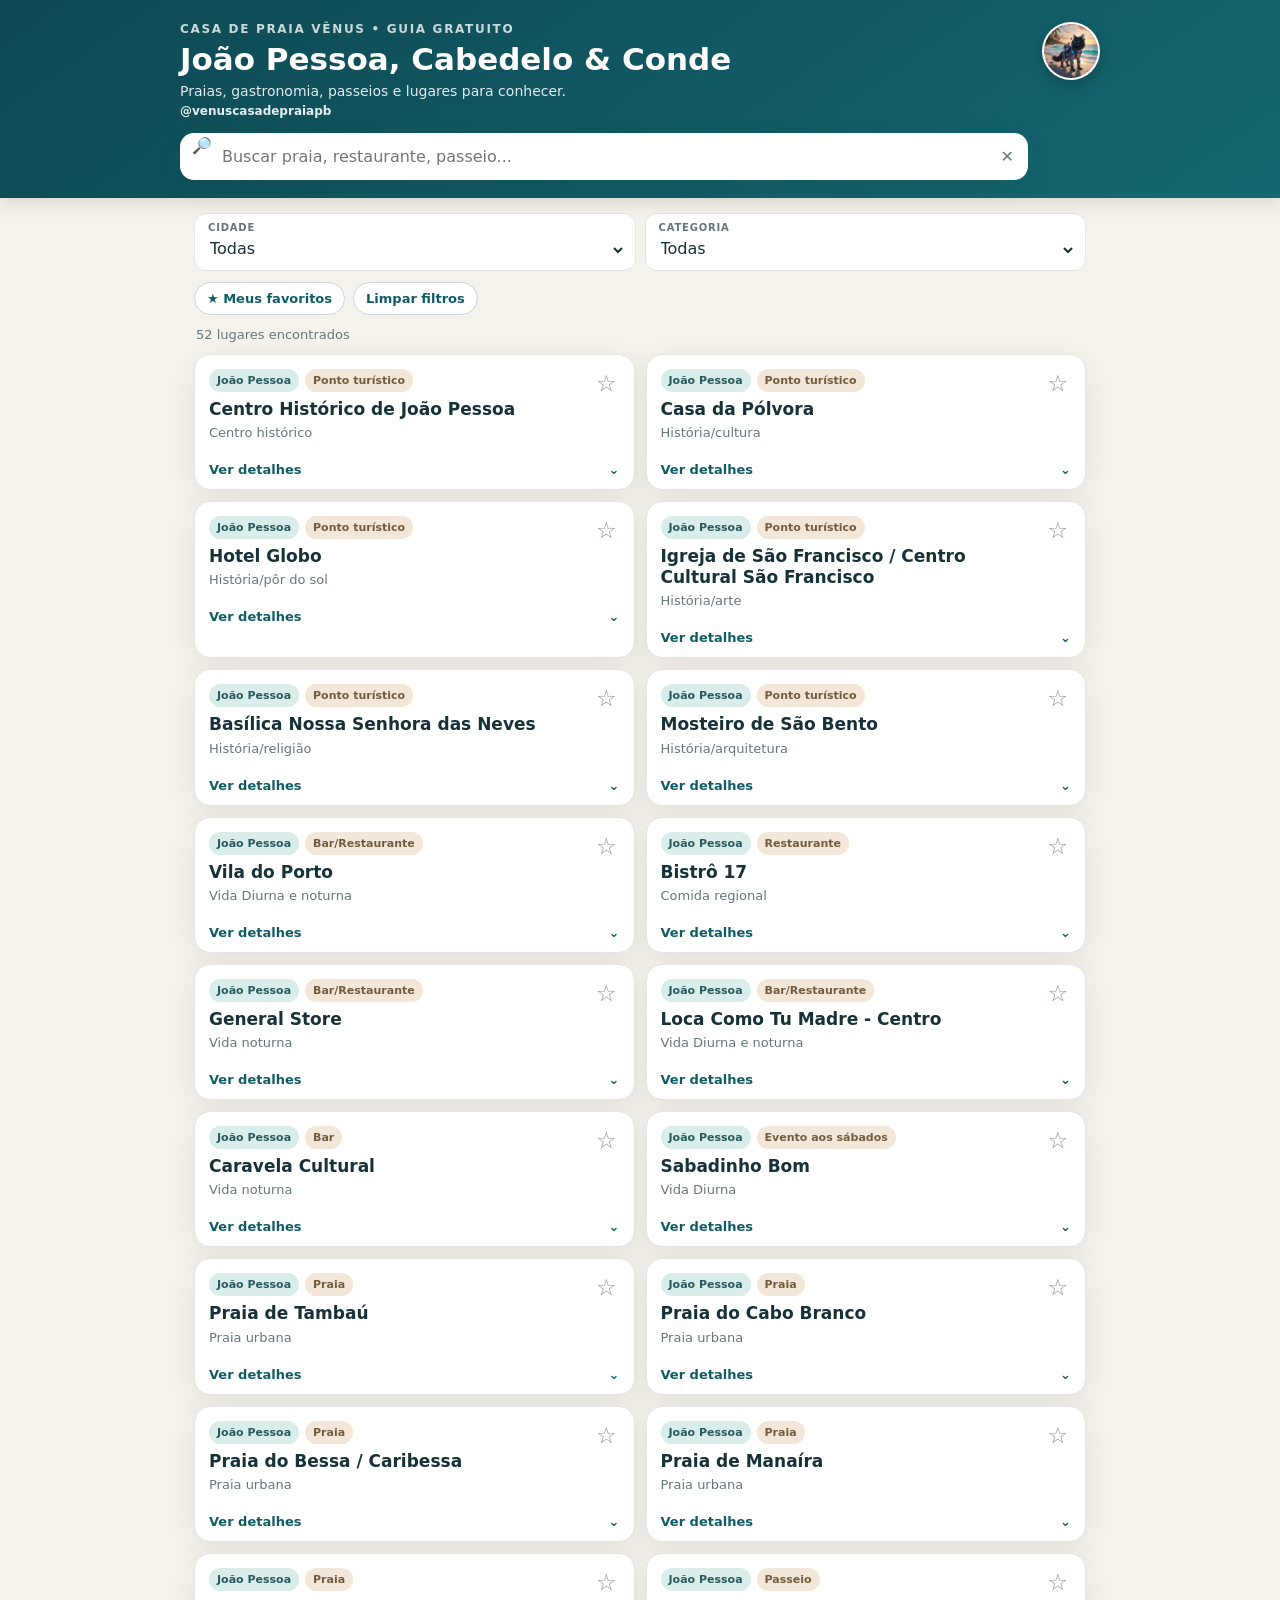
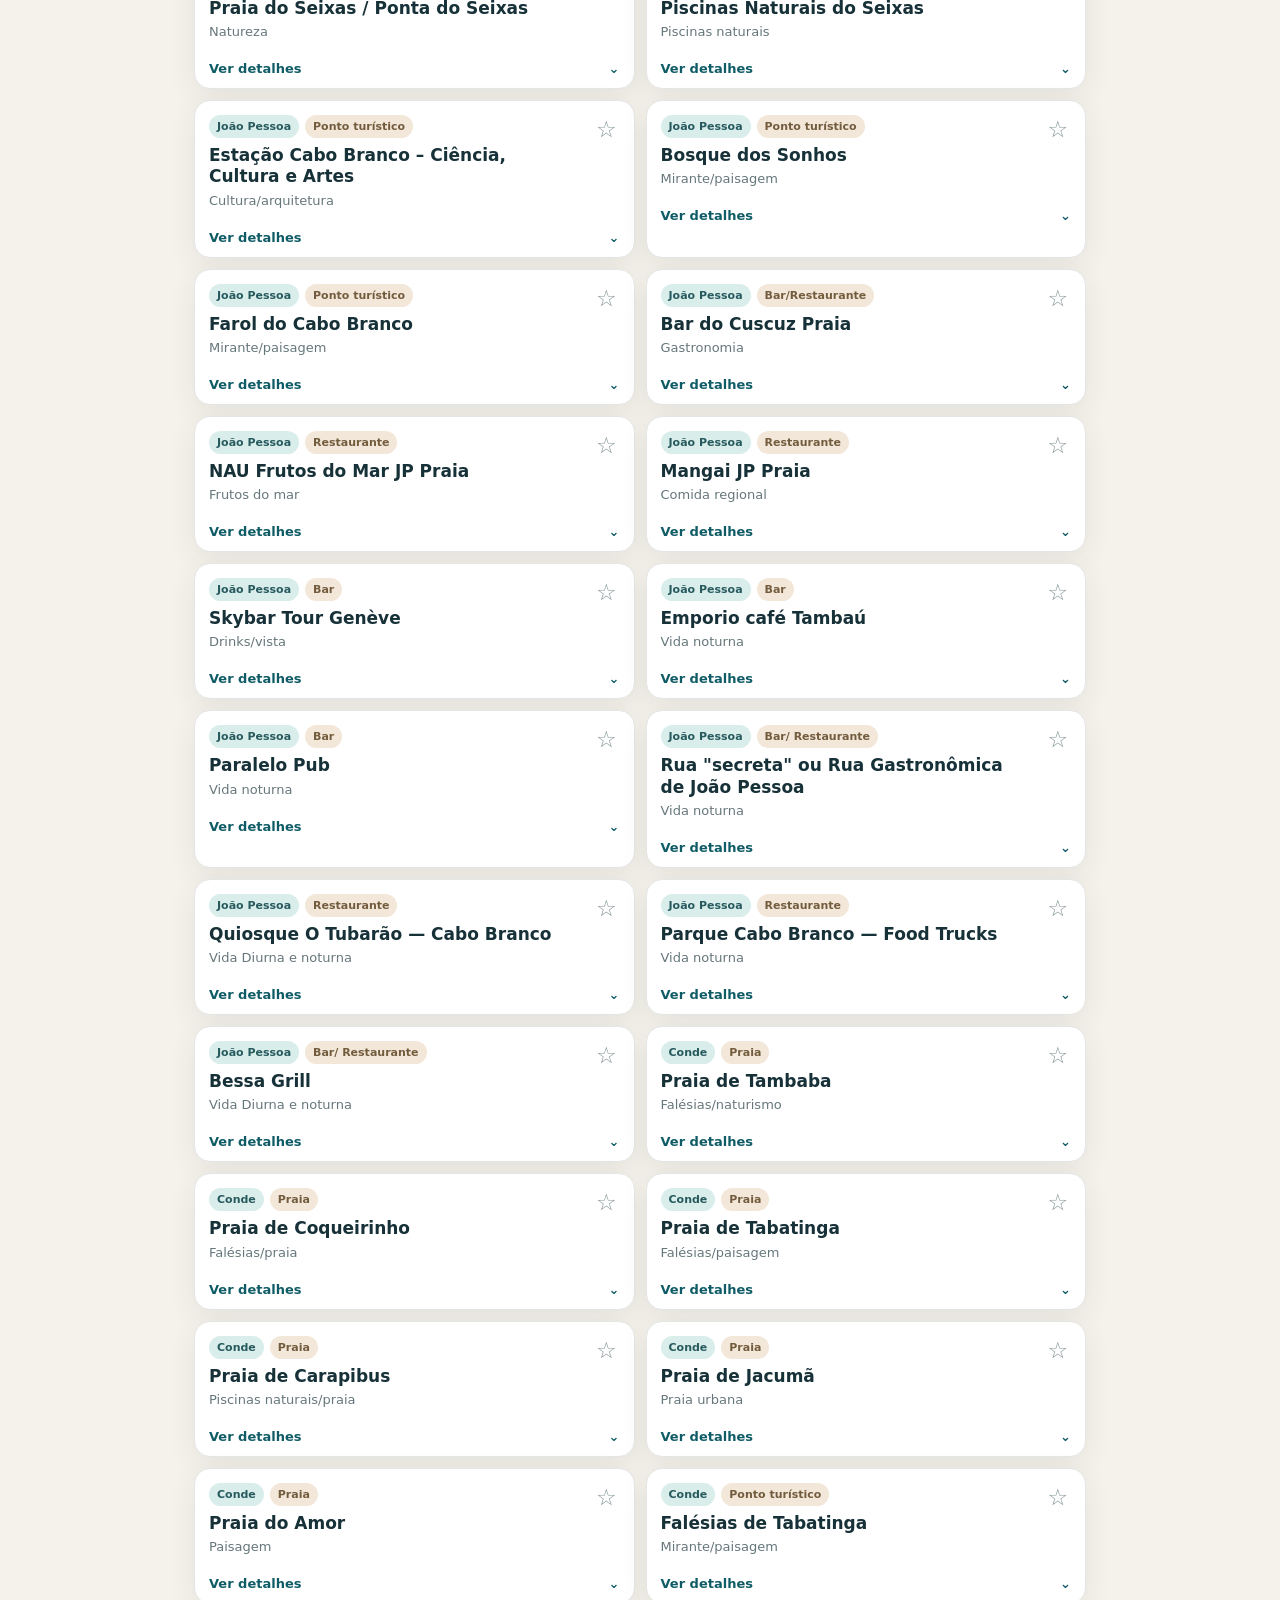
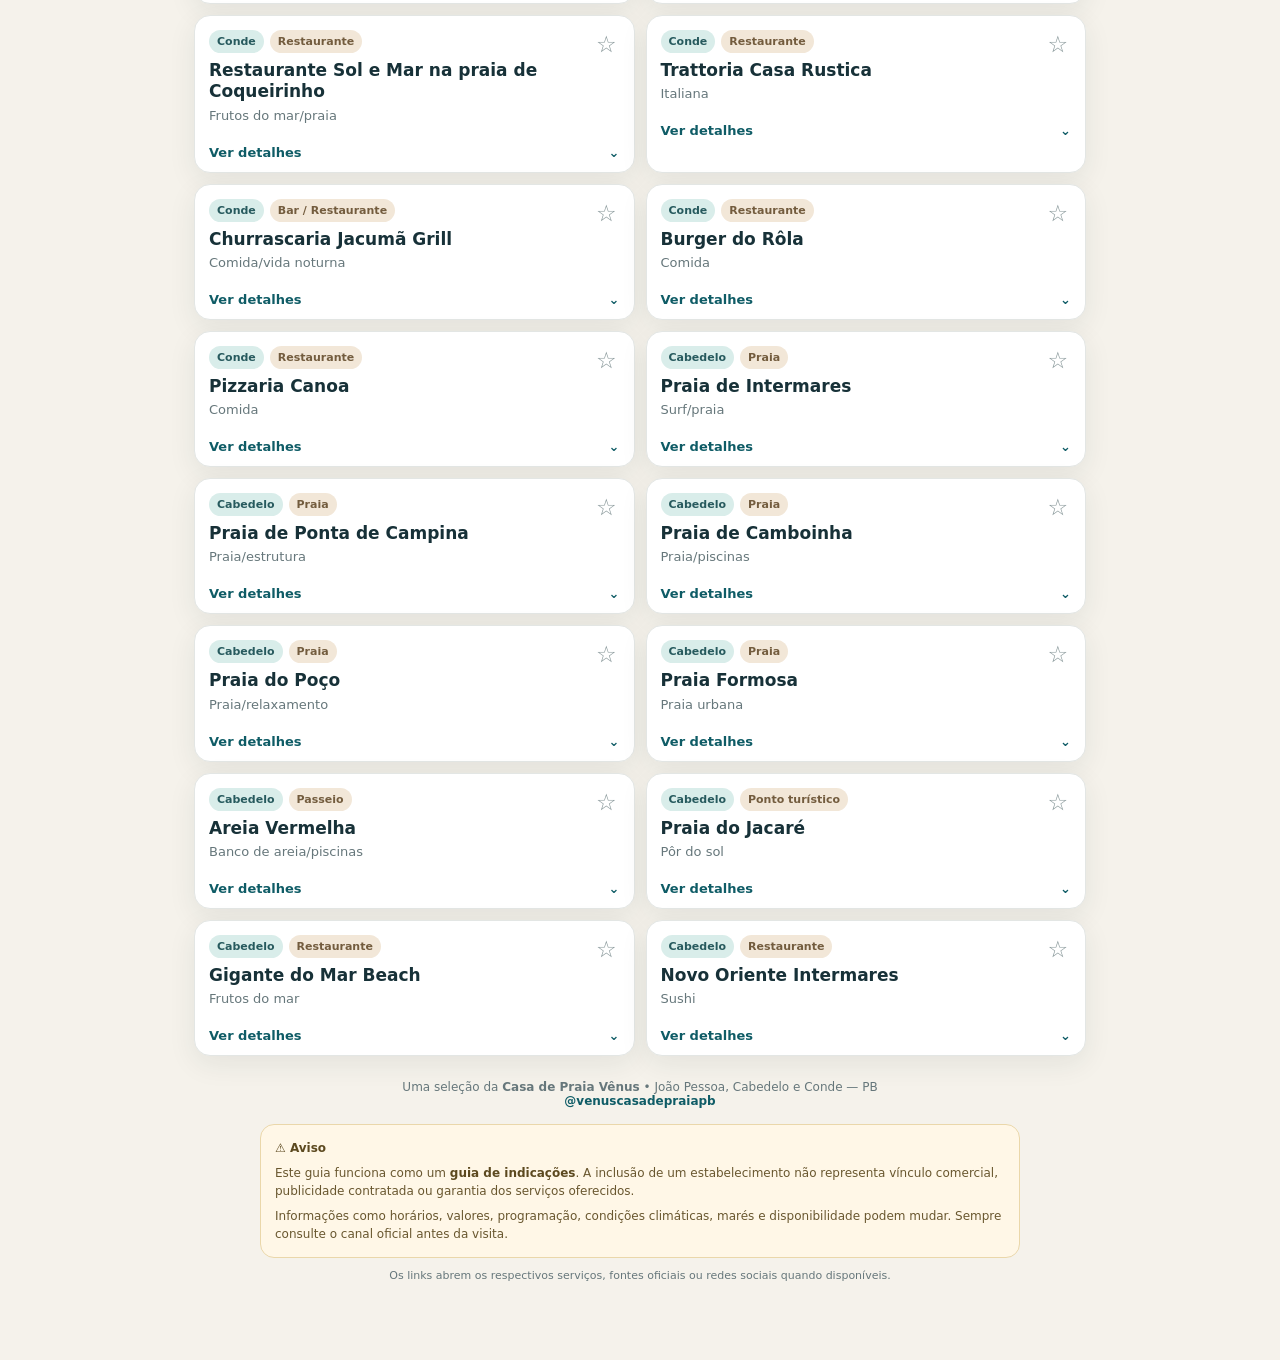
==== commit a1498ae6: "Adiciona aviso legal ao rodape do guia" ====
--- a/guia_offline.html
+++ b/guia_offline.html
@@ -57,7 +57,12 @@
 .toggle{display:flex;justify-content:space-between;align-items:center;padding:10px 14px 12px;cursor:pointer;color:var(--accent);font-size:13px;font-weight:750}
 .empty{text-align:center;background:white;border:1px dashed #bccaca;border-radius:16px;padding:30px 18px;color:var(--muted)}
 .notice{background:#fff7e7;border:1px solid #ead7aa;border-radius:13px;padding:11px 12px;margin:0 0 12px;font-size:12px;line-height:1.45;color:#69572f}
-.footer{text-align:center;color:var(--muted);font-size:12px;padding:20px 10px 6px}
+.footer{text-align:center;color:var(--muted);font-size:12px;padding:24px 4px 6px}
+.footer-brand{padding:0 10px 16px}
+.footer-warning{max-width:760px;margin:0 auto;padding:14px 14px;background:#fff7e7;border:1px solid #ead7aa;border-radius:14px;color:#69572f;line-height:1.5;text-align:left}
+.footer-warning strong{color:#5c491f}
+.footer-warning p{margin:7px 0 0}
+.footer-links-note{max-width:760px;margin:10px auto 0;padding:0 12px;font-size:11px;line-height:1.45;color:var(--muted)}
 .install{display:none;position:fixed;bottom:14px;left:50%;transform:translateX(-50%);z-index:30;border:0;border-radius:999px;padding:11px 16px;background:#163e46;color:white;font-weight:750;box-shadow:0 8px 28px rgba(0,0,0,.18);cursor:pointer}
 @media(min-width:700px){
   h1{font-size:31px}
@@ -99,9 +104,6 @@
 </header>
 
 <main class="main">
-  <div class="notice">
-    As informações são um guia de consulta. Horários, funcionamento, maré, acesso e disponibilidade podem mudar; confirme no canal oficial antes de sair.
-  </div>
 
   <section class="filters" aria-label="Filtros">
     <div class="select-wrap">
@@ -123,9 +125,16 @@
   <section id="cards" class="cards" aria-live="polite"></section>
 
   <div class="footer">
-    Uma seleção da <strong>Casa de Praia Vênus</strong> • João Pessoa, Cabedelo e Conde — PB<br>
-    <a href="https://www.instagram.com/venuscasadepraiapb/" target="_blank" rel="noopener">@venuscasadepraiapb</a><br>
-    Links abrem fontes oficiais, redes sociais ou serviços externos quando disponíveis.
+    <div class="footer-brand">
+      Uma seleção da <strong>Casa de Praia Vênus</strong> • João Pessoa, Cabedelo e Conde — PB<br>
+      <a href="https://www.instagram.com/venuscasadepraiapb/" target="_blank" rel="noopener">@venuscasadepraiapb</a>
+    </div>
+  <div class="footer-warning">
+    <strong>⚠️ Aviso</strong>
+    <p>Este guia funciona como um <strong>guia de indicações</strong>. A inclusão de um estabelecimento não representa vínculo comercial, publicidade contratada ou garantia dos serviços oferecidos.</p>
+    <p>Informações como horários, valores, programação, condições climáticas, marés e disponibilidade podem mudar. Sempre consulte o canal oficial antes da visita.</p>
+  </div>
+  <div class="footer-links-note">Os links abrem os respectivos serviços, fontes oficiais ou redes sociais quando disponíveis.</div>
   </div>
 </main>
 
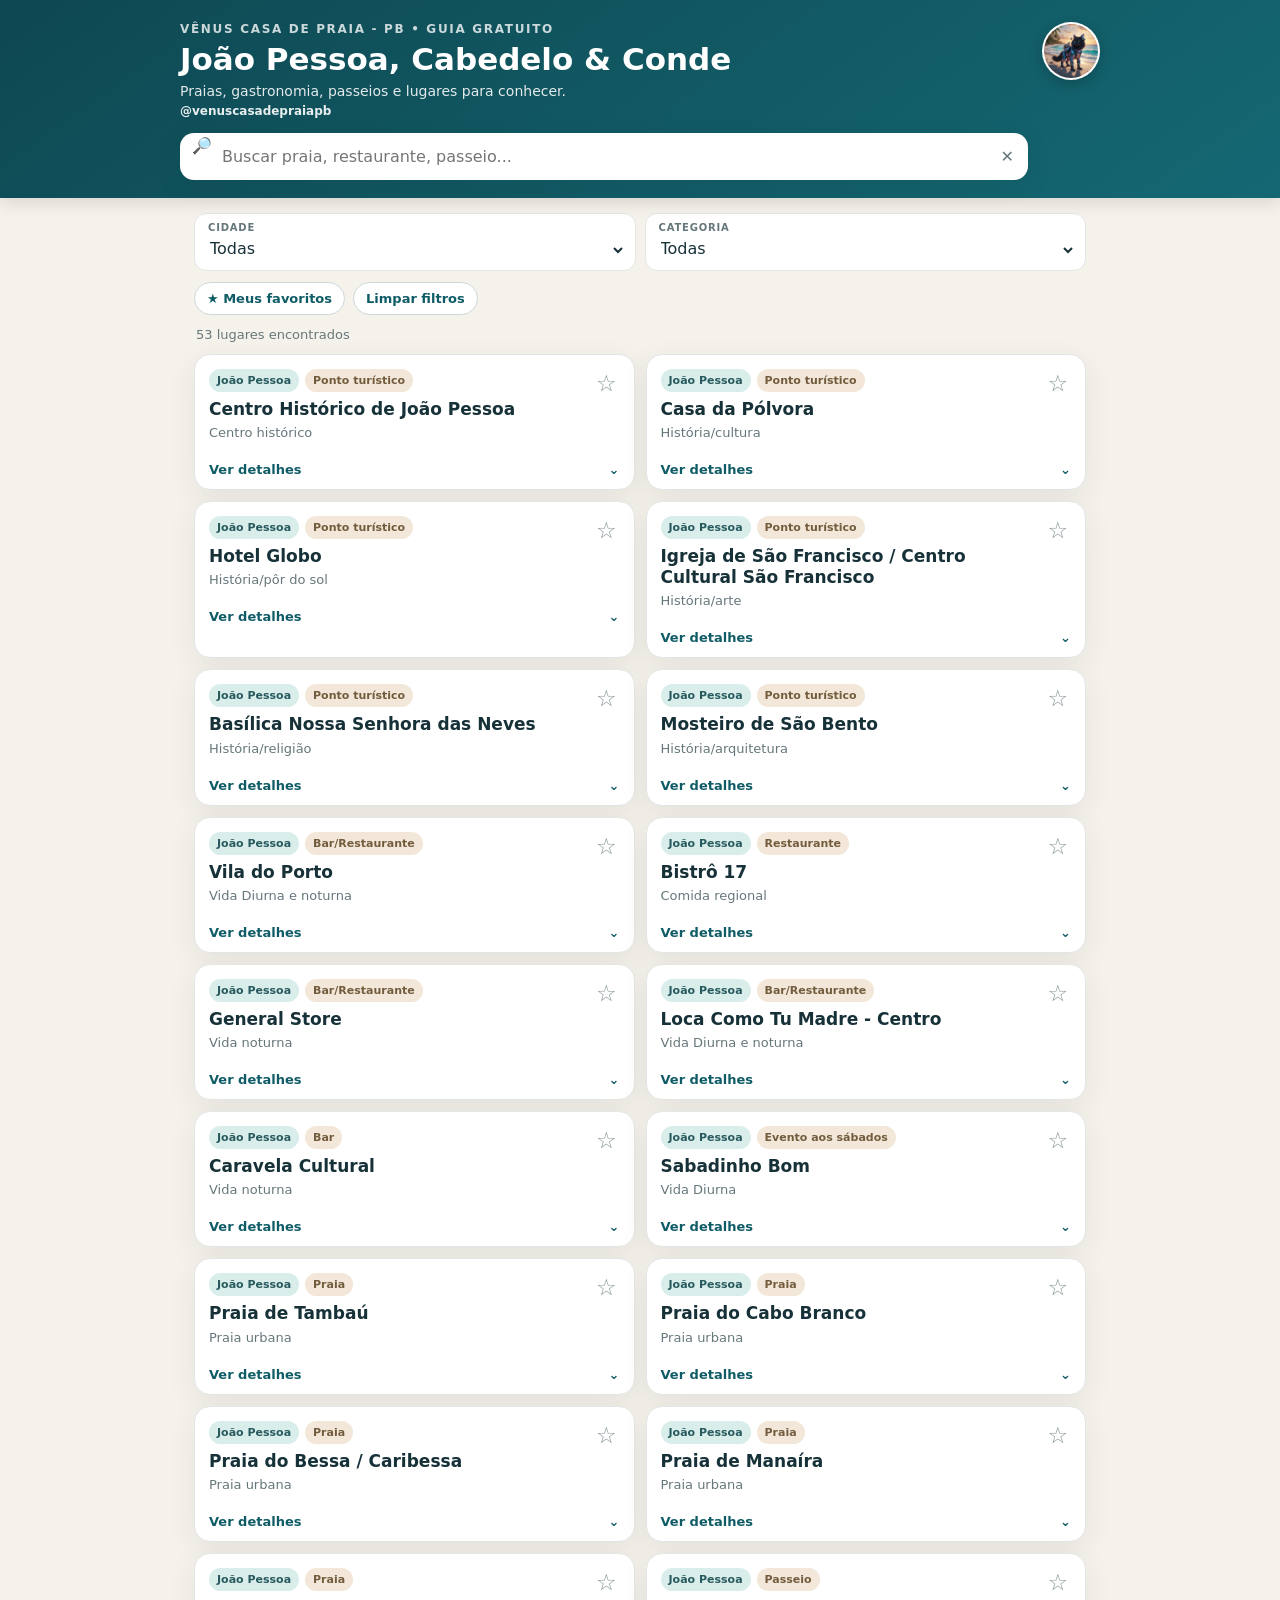
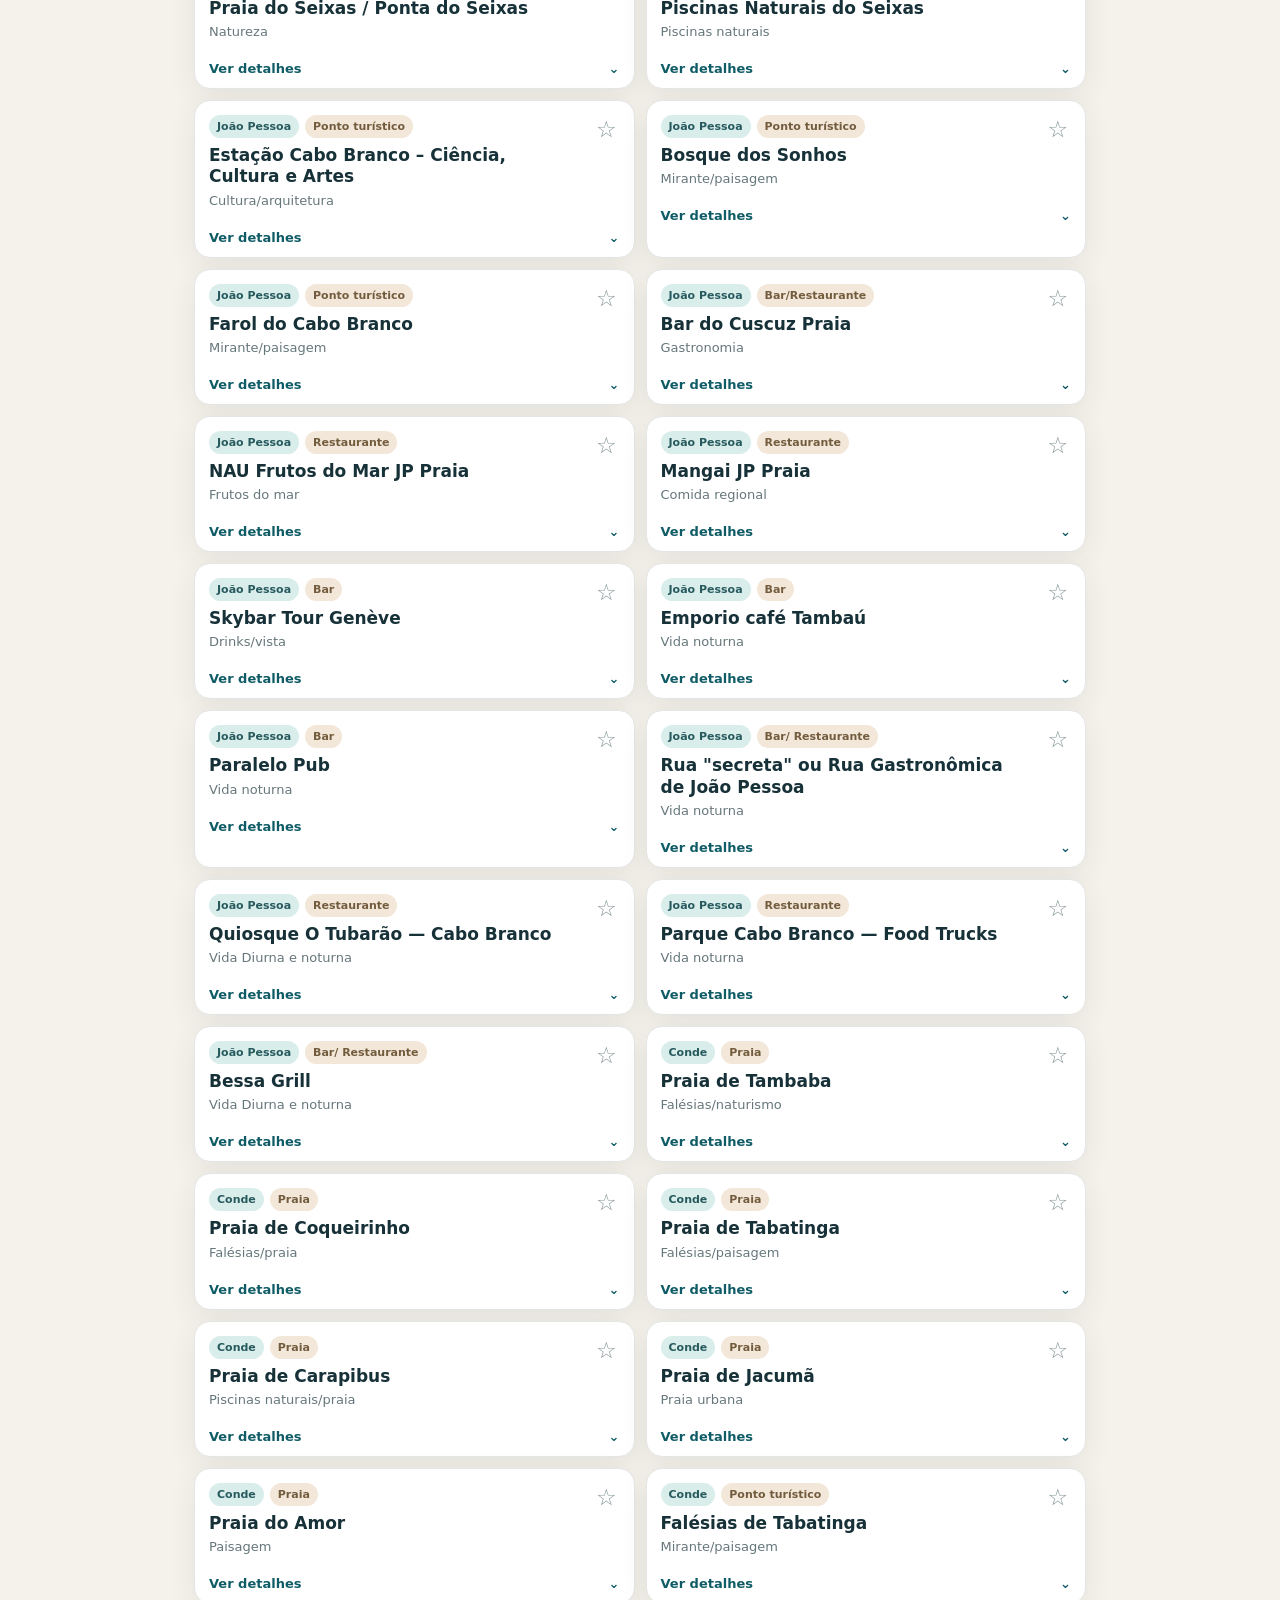
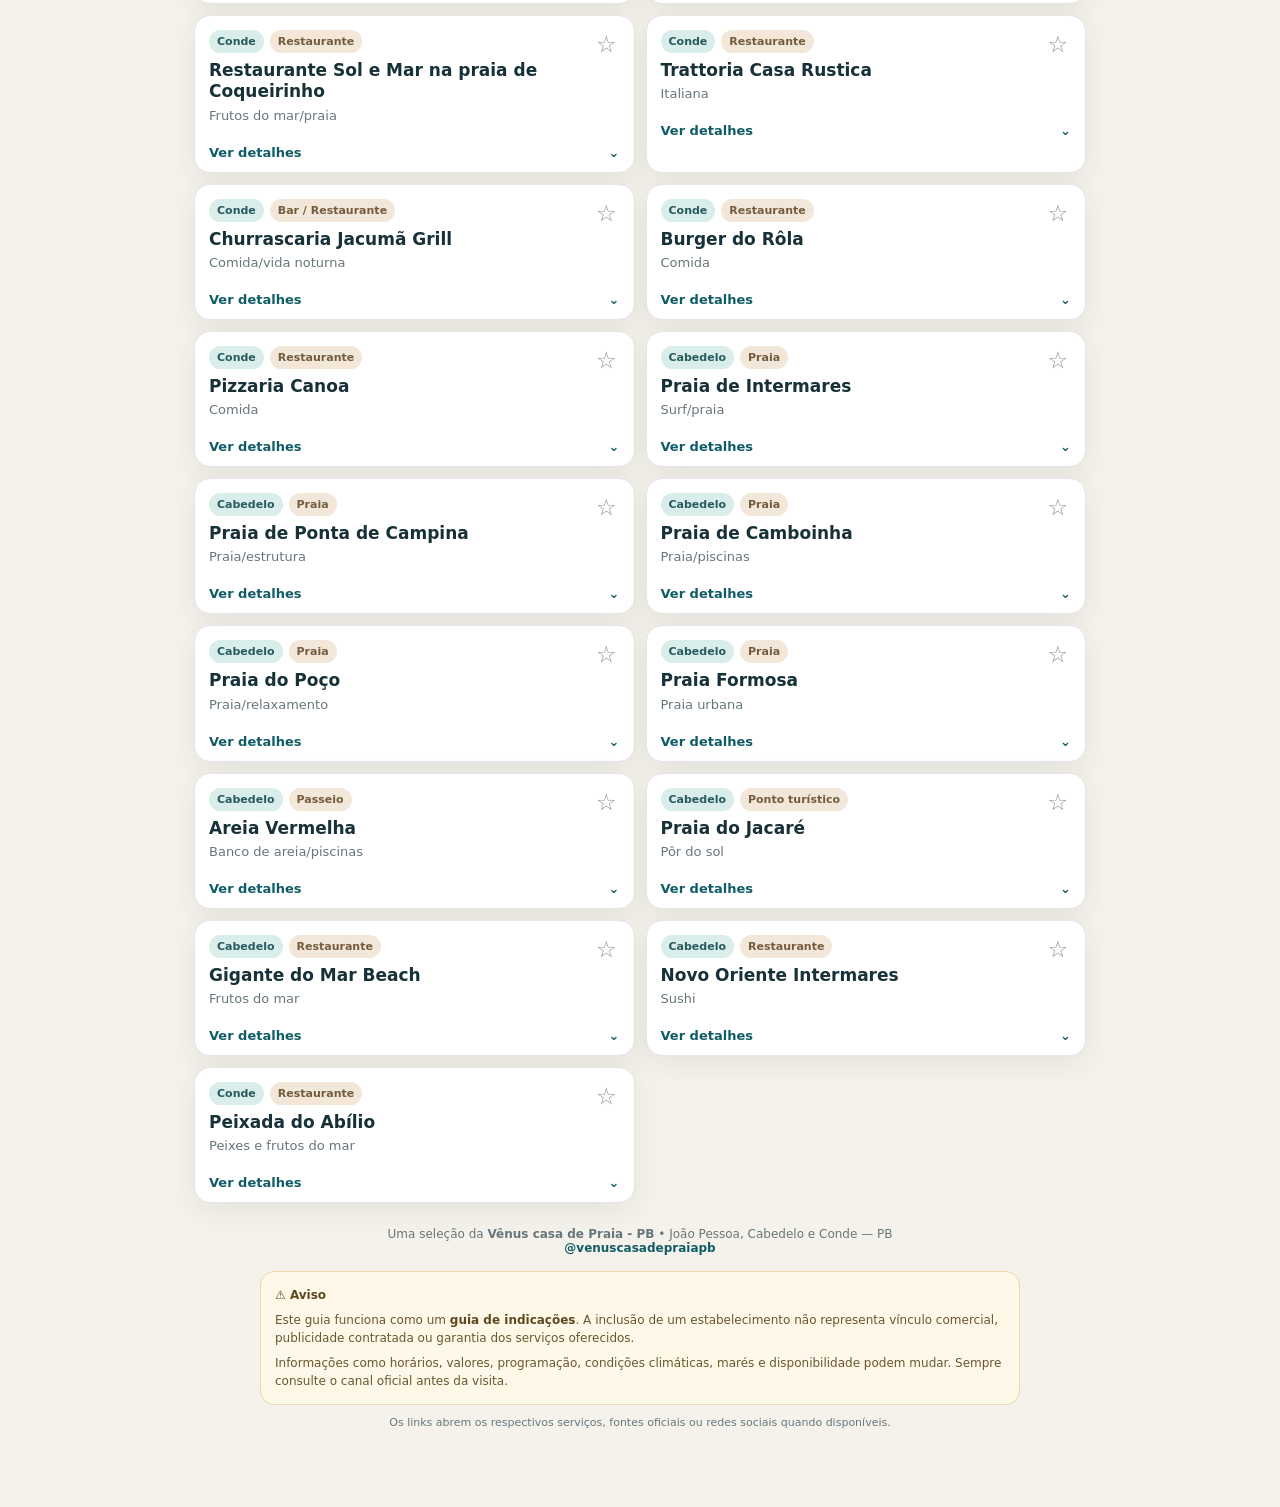
==== commit 6d9ff1f6: "Atualiza icone do app e mantem correcoes finais" ====
--- a/guia_offline.html
+++ b/guia_offline.html
@@ -4,7 +4,7 @@
   <meta charset="utf-8">
   <meta name="viewport" content="width=device-width,initial-scale=1,viewport-fit=cover">
   <meta name="theme-color" content="#0f5c66">
-  <meta name="description" content="Guia gratuito da Casa de Praia Vênus com indicações em João Pessoa, Cabedelo e Conde: praias, restaurantes, bares, passeios e pontos turísticos.">
+  <meta name="description" content="Guia gratuito da Vênus casa de Praia - PB com indicações em João Pessoa, Cabedelo e Conde: praias, restaurantes, bares, passeios e pontos turísticos.">
   <title>Guia Vênus — João Pessoa, Cabedelo e Conde</title>
     <link rel="icon" href="icon-192.png">
   <style>
@@ -86,10 +86,10 @@
 <body>
 <header class="hero">
   <div class="hero-inner brand-wrap">
-    <a class="venus-logo-link" href="https://www.instagram.com/venuscasadepraiapb/" target="_blank" rel="noopener" aria-label="Instagram da Casa de Praia Vênus">
-      <img class="venus-logo" src="[data-uri]" alt="Mascote da Casa de Praia Vênus">
+    <a class="venus-logo-link" href="https://www.instagram.com/venuscasadepraiapb/" target="_blank" rel="noopener" aria-label="Instagram da Vênus casa de Praia - PB">
+      <img class="venus-logo" src="[data-uri]" alt="Mascote da Vênus casa de Praia - PB">
     </a>
-    <div class="eyebrow">Casa de Praia Vênus • Guia gratuito</div>
+    <div class="eyebrow">Vênus casa de Praia - PB • Guia gratuito</div>
     <h1>João Pessoa, Cabedelo & Conde</h1>
     <p class="subtitle">Praias, gastronomia, passeios e lugares para conhecer.</p>
     <a class="brand-handle" href="https://www.instagram.com/venuscasadepraiapb/" target="_blank" rel="noopener">@venuscasadepraiapb</a>
@@ -126,7 +126,7 @@
 
   <div class="footer">
     <div class="footer-brand">
-      Uma seleção da <strong>Casa de Praia Vênus</strong> • João Pessoa, Cabedelo e Conde — PB<br>
+      Uma seleção da <strong>Vênus casa de Praia - PB</strong> • João Pessoa, Cabedelo e Conde — PB<br>
       <a href="https://www.instagram.com/venuscasadepraiapb/" target="_blank" rel="noopener">@venuscasadepraiapb</a>
     </div>
   <div class="footer-warning">
@@ -140,7 +140,7 @@
 
 
 
-<script>const PLACES = [{"id":1,"cidade":"João Pessoa","regiao":"Centro da cidade","lugar":"Centro Histórico de João Pessoa","categoria":"Ponto turístico","perfil":"Centro histórico","descricao":"Conjunto histórico para caminhar e conhecer a arquitetura colonial.","maps":"https://www.google.com/maps/search/?api=1&query=Centro Histórico de João Pessoa PB","site":"https://turismo.joaopessoa.pb.gov.br/o-que-fazer/pontos-turisticos/monumentos-historicos/","tipoLink":"Turismo oficial"},{"id":2,"cidade":"João Pessoa","regiao":"Centro da cidade","lugar":"Casa da Pólvora","categoria":"Ponto turístico","perfil":"História/cultura","descricao":"Monumento histórico na Ladeira São Francisco.","maps":"https://www.google.com/maps/search/?api=1&query=Casa da Pólvora João Pessoa PB","site":"https://turismo.joaopessoa.pb.gov.br/o-que-fazer/pontos-turisticos/monumentos-historicos/","tipoLink":"Turismo oficial"},{"id":3,"cidade":"João Pessoa","regiao":"Centro da cidade","lugar":"Hotel Globo","categoria":"Ponto turístico","perfil":"História/pôr do sol","descricao":"Galeria histórica com vista para o Rio Sanhauá e pôr do sol.","maps":"https://www.google.com/maps/search/?api=1&query=Hotel Globo João Pessoa PB","site":"https://turismo.joaopessoa.pb.gov.br/o-que-fazer/pontos-turisticos/monumentos-historicos/hotel-globo/","tipoLink":"Turismo oficial"},{"id":4,"cidade":"João Pessoa","regiao":"Centro da cidade","lugar":"Igreja de São Francisco / Centro Cultural São Francisco","categoria":"Ponto turístico","perfil":"História/arte","descricao":"Complexo barroco do Centro Histórico.","maps":"https://www.google.com/maps/search/?api=1&query=Igreja de São Francisco João Pessoa PB","site":"https://turismo.joaopessoa.pb.gov.br/o-que-fazer/pontos-turisticos/monumentos-historicos/","tipoLink":"Turismo oficial"},{"id":5,"cidade":"João Pessoa","regiao":"Centro da cidade","lugar":"Basílica Nossa Senhora das Neves","categoria":"Ponto turístico","perfil":"História/religião","descricao":"Uma das igrejas históricas mais antigas da capital.","maps":"https://www.google.com/maps/search/?api=1&query=Basílica Nossa Senhora das Neves João Pessoa PB","site":"https://turismo.joaopessoa.pb.gov.br/o-que-fazer/pontos-turisticos/monumentos-historicos/","tipoLink":"Turismo oficial"},{"id":6,"cidade":"João Pessoa","regiao":"Centro da cidade","lugar":"Mosteiro de São Bento","categoria":"Ponto turístico","perfil":"História/arquitetura","descricao":"Conjunto histórico no Centro da cidade.","maps":"https://www.google.com/maps/search/?api=1&query=Mosteiro de São Bento João Pessoa PB","site":"https://turismo.joaopessoa.pb.gov.br/o-que-fazer/pontos-turisticos/monumentos-historicos/","tipoLink":"Turismo oficial"},{"id":7,"cidade":"João Pessoa","regiao":"Centro da cidade","lugar":"Vila do Porto","categoria":"Bar/Restaurante","perfil":"Vida Diurna e noturna","descricao":"Comida cervejas com samba, jazz e pagode ao vivo, em casarão antigo com estilo rústico e vista panorâmica.","maps":"https://share.google/0rG5b3DwEV9BnJ838","site":"https://instagram.com/vila_do_porto","tipoLink":""},{"id":8,"cidade":"João Pessoa","regiao":"Centro da cidade","lugar":"Bistrô 17","categoria":"Restaurante","perfil":"Comida regional","descricao":"Restaurante de culinária regional, com ambiente aconchegante e música ao vivo à noite.","maps":"https://share.google/anQnDJYPpRXP17AdN","site":"https://www.instagram.com/bistro17real/","tipoLink":"Instagram"},{"id":9,"cidade":"João Pessoa","regiao":"Centro da cidade","lugar":"General Store","categoria":"Bar/Restaurante","perfil":"Vida noturna","descricao":"Bar, galeria de lojas, cafeteria e eventos, com vista panorâmica para o pôr do sol.","maps":"https://share.google/R2OrnL6b7bEfdOOB7","site":"https://www.instagram.com/generalstorejp/","tipoLink":"Instagram"},{"id":10,"cidade":"João Pessoa","regiao":"Centro da cidade","lugar":"Loca Como Tu Madre -  Centro","categoria":"Bar/Restaurante","perfil":"Vida Diurna e noturna","descricao":"Bar e restaurante com ambiente descontraído e opções de gastronomia e drinks.","maps":"https://share.google/3DOa0C9LcaDrDdk8d","site":"https://www.instagram.com/loca.gastrobar/","tipoLink":"Instagram"},{"id":11,"cidade":"João Pessoa","regiao":"Centro da cidade","lugar":"Caravela Cultural","categoria":"Bar","perfil":"Vida noturna","descricao":"Bar e espaço cultural com lojas, cafeteria, música e eventos.","maps":"https://share.google/bokJAXdfUbE3XGSva","site":"https://www.instagram.com/caravelacultural/","tipoLink":"Instagram"},{"id":12,"cidade":"João Pessoa","regiao":"Centro da cidade","lugar":"Sabadinho Bom","categoria":"Evento aos sábados","perfil":"Vida Diurna","descricao":"Projeto cultural gratuito com apresentações musicais aos sábados na Praça Rio Branco.","maps":"https://www.google.com/maps/search/?api=1&query=Sabadinho+Bom+Praça+Rio+Branco+João+Pessoa+PB","site":"https://www.joaopessoa.pb.gov.br/noticias/sabadinho-bom-e-samba-na-praca-fortalecem-a-cena-musical-e-ocupacao-no-centro-historico/","tipoLink":"Prefeitura de João Pessoa / Funjope"},{"id":13,"cidade":"João Pessoa","regiao":"Zona litorânea","lugar":"Praia de Tambaú","categoria":"Praia","perfil":"Praia urbana","descricao":"Orla movimentada, com comércio, bares, restaurantes e acesso a passeios marítimos.","maps":"https://www.google.com/maps/search/?api=1&query=Praia de Tambaú João Pessoa PB","site":"https://turismo.joaopessoa.pb.gov.br/o-que-fazer/pontos-turisticos/praias-e-piscinas-naturais/praia-de-tambau/","tipoLink":"Turismo oficial"},{"id":14,"cidade":"João Pessoa","regiao":"Zona litorânea","lugar":"Praia do Cabo Branco","categoria":"Praia","perfil":"Praia urbana","descricao":"Orla extensa, restaurantes e acesso à área do Farol do Cabo Branco.","maps":"https://www.google.com/maps/search/?api=1&query=Praia do Cabo Branco João Pessoa PB","site":"https://turismo.joaopessoa.pb.gov.br/o-que-fazer/pontos-turisticos/praias-e-piscinas-naturais/praia-do-cabo-branco/","tipoLink":"Turismo oficial"},{"id":15,"cidade":"João Pessoa","regiao":"Zona litorânea","lugar":"Praia do Bessa / Caribessa","categoria":"Praia","perfil":"Praia urbana","descricao":"Trecho de mar mais tranquilo, com bares e restaurantes na região.","maps":"https://www.google.com/maps/search/?api=1&query=Caribessa João Pessoa PB","site":"https://turismo.joaopessoa.pb.gov.br/o-que-fazer/pontos-turisticos/praias-e-piscinas-naturais/praia-do-bessa/","tipoLink":"Turismo oficial"},{"id":16,"cidade":"João Pessoa","regiao":"Zona litorânea","lugar":"Praia de Manaíra","categoria":"Praia","perfil":"Praia urbana","descricao":"Boa combinação de orla, hotéis, comércio e gastronomia.","maps":"https://www.google.com/maps/search/?api=1&query=Praia de Manaíra João Pessoa PB","site":"https://turismo.joaopessoa.pb.gov.br/o-que-fazer/pontos-turisticos/praias-e-piscinas-naturais/praia-de-manaira/","tipoLink":"Turismo oficial"},{"id":17,"cidade":"João Pessoa","regiao":"Zona litorânea","lugar":"Praia do Seixas / Ponta do Seixas","categoria":"Praia","perfil":"Natureza","descricao":"Área do extremo oriental das Américas e ponto de saída para piscinas naturais.","maps":"https://www.google.com/maps/search/?api=1&query=Ponta do Seixas João Pessoa PB","site":"https://turismo.joaopessoa.pb.gov.br/o-que-fazer/pontos-turisticos/praias-e-piscinas-naturais/praia-do-seixas/","tipoLink":"Turismo oficial"},{"id":18,"cidade":"João Pessoa","regiao":"Zona litorânea","lugar":"Piscinas Naturais do Seixas","categoria":"Passeio","perfil":"Piscinas naturais","descricao":"Passeio marítimo dependente das condições do mar e da maré.","maps":"https://www.google.com/maps/search/?api=1&query=Piscinas Naturais do Seixas João Pessoa PB","site":"https://www.pontadoseixas.com.br/","tipoLink":"Operador/site"},{"id":19,"cidade":"João Pessoa","regiao":"Zona litorânea","lugar":"Estação Cabo Branco – Ciência, Cultura e Artes","categoria":"Ponto turístico","perfil":"Cultura/arquitetura","descricao":"Centro cultural 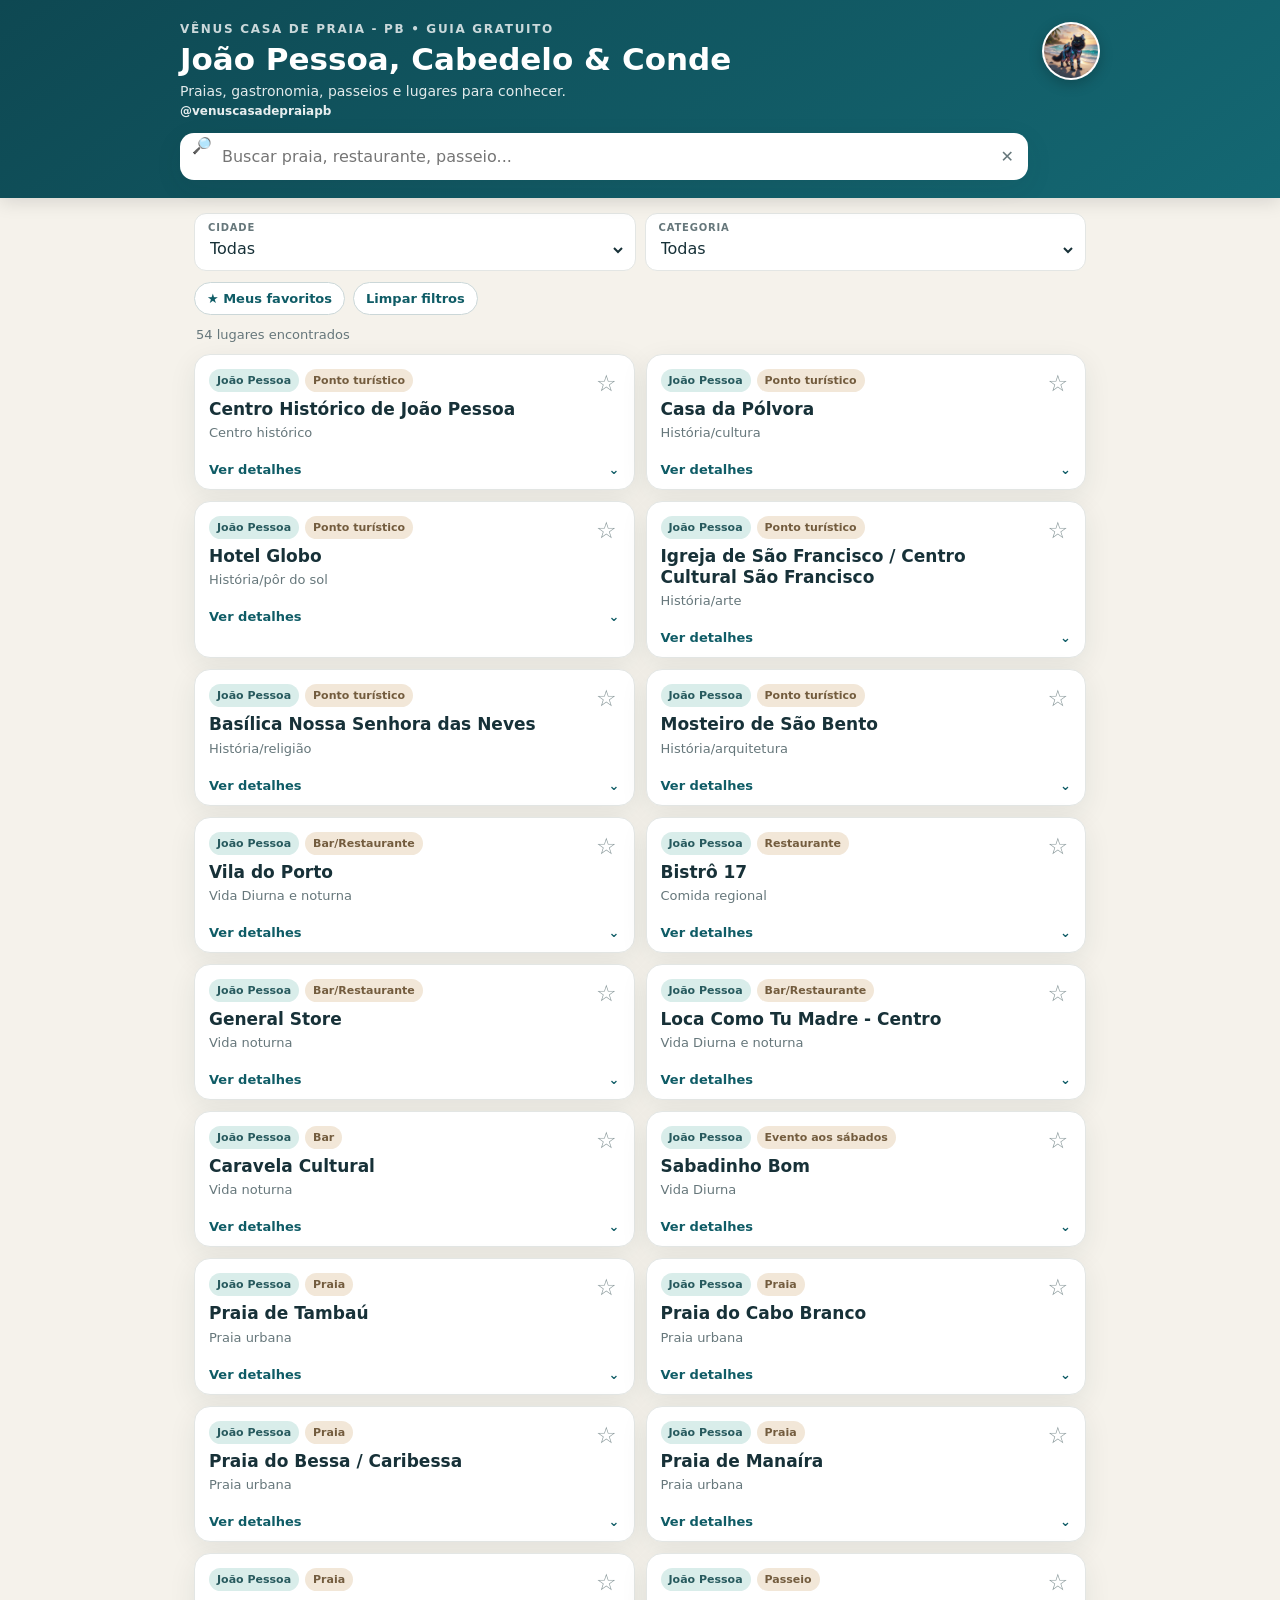
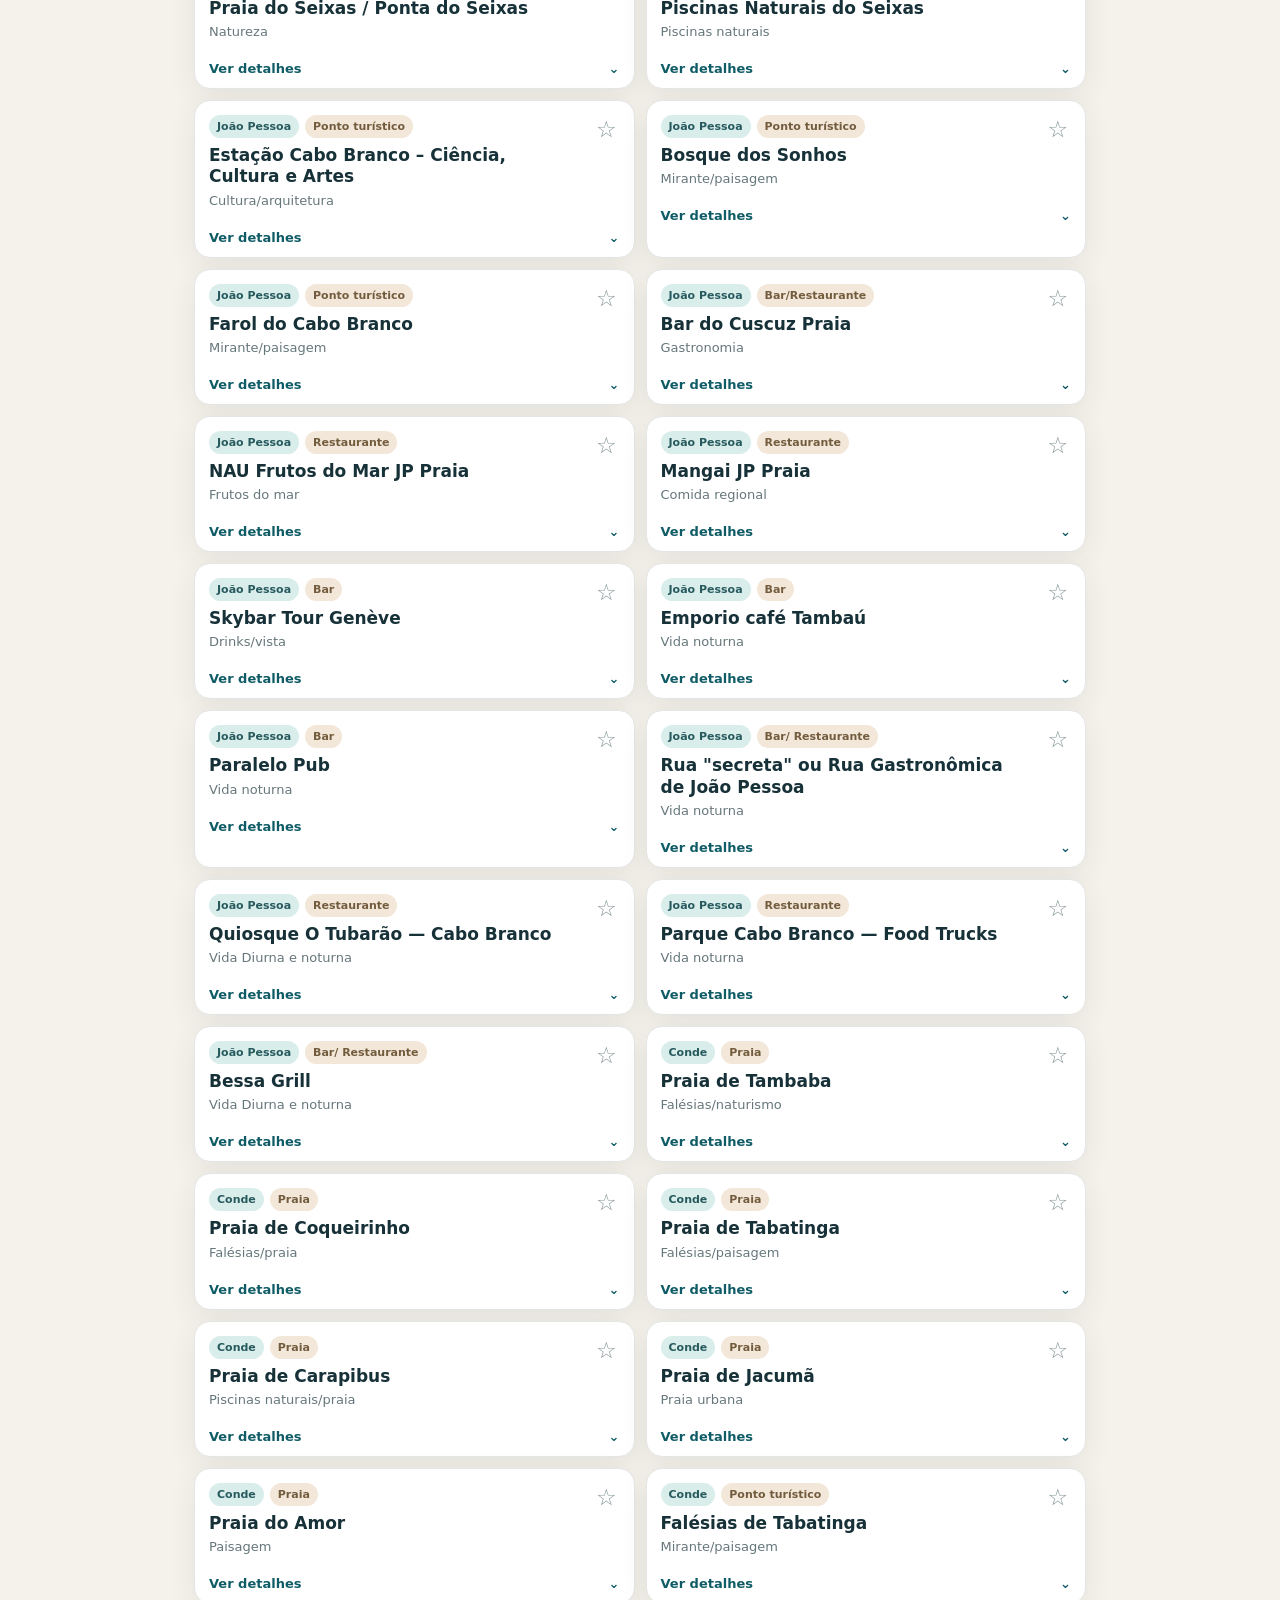
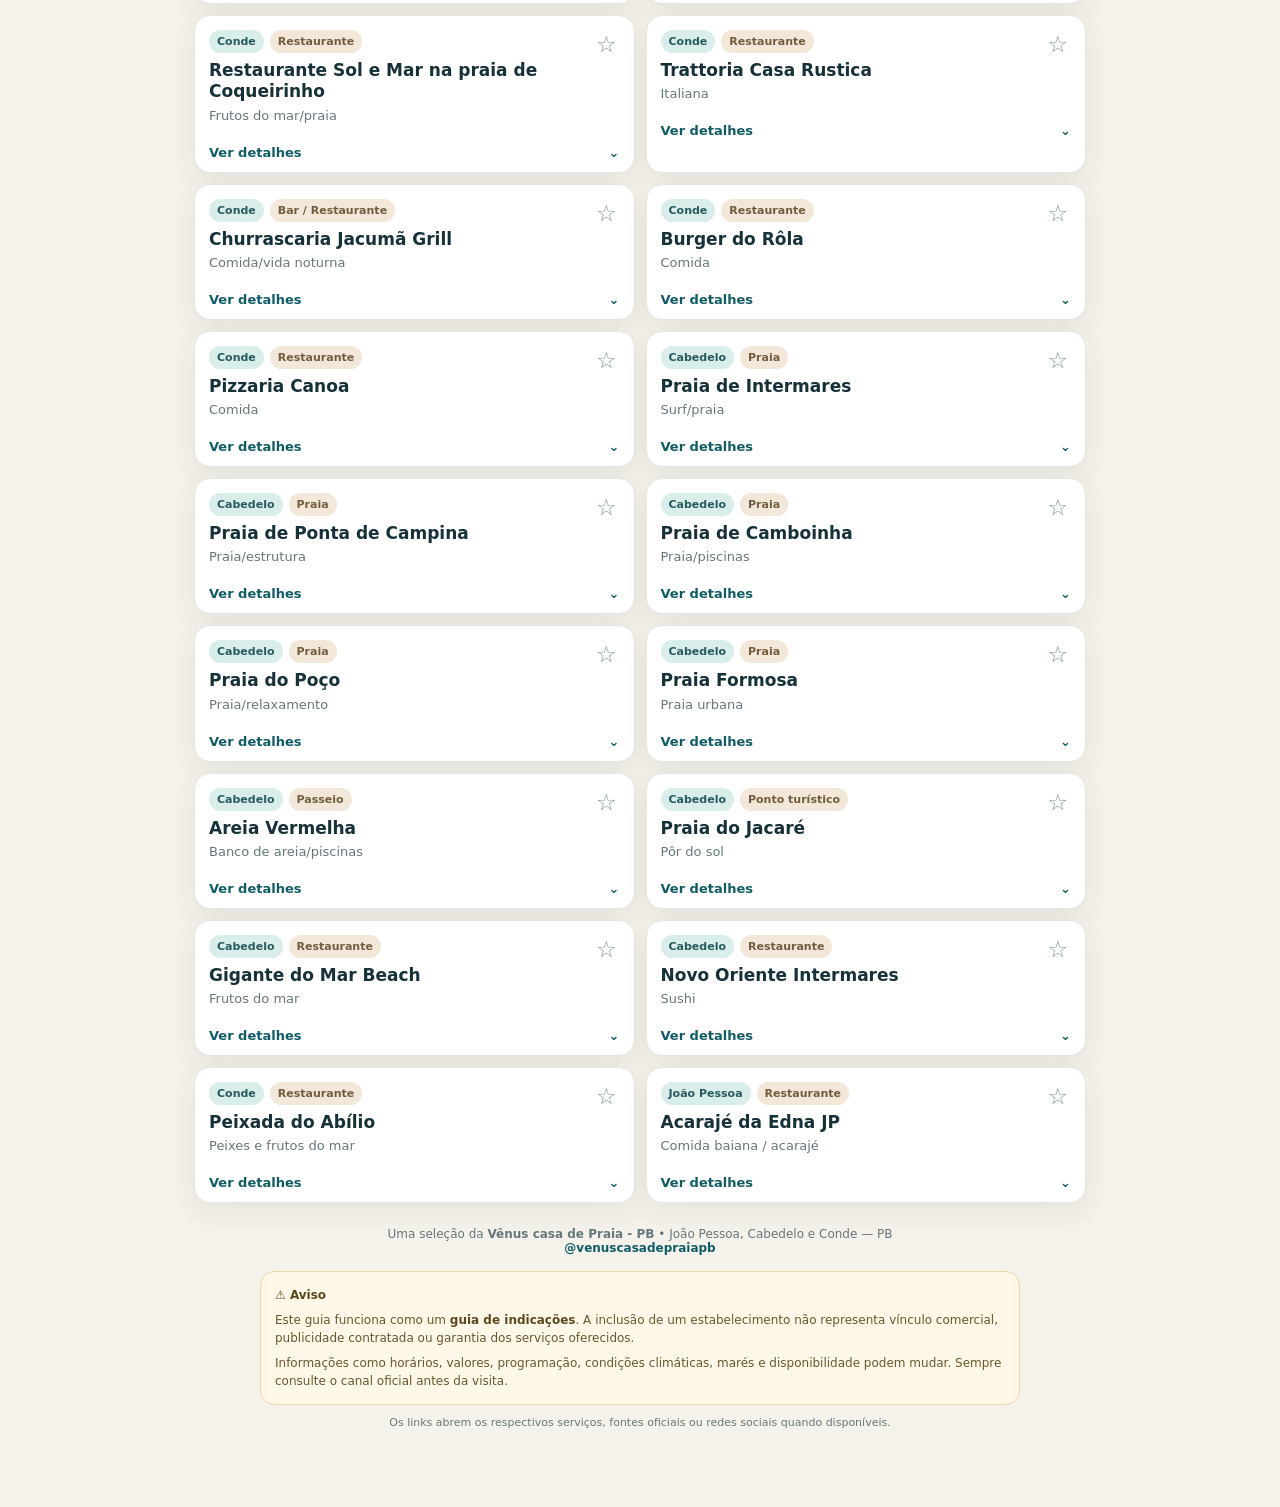
==== commit 61890822: "Adiciona Acarajé da Edna JP ao guia" ====
--- a/guia_offline.html
+++ b/guia_offline.html
@@ -140,7 +140,7 @@
 
 
 
-<script>const PLACES = [{"id":1,"cidade":"João Pessoa","regiao":"Centro da cidade","lugar":"Centro Histórico de João Pessoa","categoria":"Ponto turístico","perfil":"Centro histórico","descricao":"Conjunto histórico para caminhar e conhecer a arquitetura colonial.","maps":"https://www.google.com/maps/search/?api=1&query=Centro Histórico de João Pessoa PB","site":"https://turismo.joaopessoa.pb.gov.br/o-que-fazer/pontos-turisticos/monumentos-historicos/","tipoLink":"Turismo oficial"},{"id":2,"cidade":"João Pessoa","regiao":"Centro da cidade","lugar":"Casa da Pólvora","categoria":"Ponto turístico","perfil":"História/cultura","descricao":"Monumento histórico na Ladeira São Francisco.","maps":"https://www.google.com/maps/search/?api=1&query=Casa da Pólvora João Pessoa PB","site":"https://turismo.joaopessoa.pb.gov.br/o-que-fazer/pontos-turisticos/monumentos-historicos/","tipoLink":"Turismo oficial"},{"id":3,"cidade":"João Pessoa","regiao":"Centro da cidade","lugar":"Hotel Globo","categoria":"Ponto turístico","perfil":"História/pôr do sol","descricao":"Galeria histórica com vista para o Rio Sanhauá e pôr do sol.","maps":"https://www.google.com/maps/search/?api=1&query=Hotel Globo João Pessoa PB","site":"https://turismo.joaopessoa.pb.gov.br/o-que-fazer/pontos-turisticos/monumentos-historicos/hotel-globo/","tipoLink":"Turismo oficial"},{"id":4,"cidade":"João Pessoa","regiao":"Centro da cidade","lugar":"Igreja de São Francisco / Centro Cultural São Francisco","categoria":"Ponto turístico","perfil":"História/arte","descricao":"Complexo barroco do Centro Histórico.","maps":"https://www.google.com/maps/search/?api=1&query=Igreja de São Francisco João Pessoa PB","site":"https://turismo.joaopessoa.pb.gov.br/o-que-fazer/pontos-turisticos/monumentos-historicos/","tipoLink":"Turismo oficial"},{"id":5,"cidade":"João Pessoa","regiao":"Centro da cidade","lugar":"Basílica Nossa Senhora das Neves","categoria":"Ponto turístico","perfil":"História/religião","descricao":"Uma das igrejas históricas mais antigas da capital.","maps":"https://www.google.com/maps/search/?api=1&query=Basílica Nossa Senhora das Neves João Pessoa PB","site":"https://turismo.joaopessoa.pb.gov.br/o-que-fazer/pontos-turisticos/monumentos-historicos/","tipoLink":"Turismo oficial"},{"id":6,"cidade":"João Pessoa","regiao":"Centro da cidade","lugar":"Mosteiro de São Bento","categoria":"Ponto turístico","perfil":"História/arquitetura","descricao":"Conjunto histórico no Centro da cidade.","maps":"https://www.google.com/maps/search/?api=1&query=Mosteiro de São Bento João Pessoa PB","site":"https://turismo.joaopessoa.pb.gov.br/o-que-fazer/pontos-turisticos/monumentos-historicos/","tipoLink":"Turismo oficial"},{"id":7,"cidade":"João Pessoa","regiao":"Centro da cidade","lugar":"Vila do Porto","categoria":"Bar/Restaurante","perfil":"Vida Diurna e noturna","descricao":"Comida cervejas com samba, jazz e pagode ao vivo, em casarão antigo com estilo rústico e vista panorâmica.","maps":"https://share.google/0rG5b3DwEV9BnJ838","site":"https://instagram.com/vila_do_porto","tipoLink":""},{"id":8,"cidade":"João Pessoa","regiao":"Centro da cidade","lugar":"Bistrô 17","categoria":"Restaurante","perfil":"Comida regional","descricao":"Restaurante de culinária regional, com ambiente aconchegante e música ao vivo à noite.","maps":"https://share.google/anQnDJYPpRXP17AdN","site":"https://www.instagram.com/bistro17real/","tipoLink":"Instagram"},{"id":9,"cidade":"João Pessoa","regiao":"Centro da cidade","lugar":"General Store","categoria":"Bar/Restaurante","perfil":"Vida noturna","descricao":"Bar, galeria de lojas, cafeteria e eventos, com vista panorâmica para o pôr do sol.","maps":"https://share.google/R2OrnL6b7bEfdOOB7","site":"https://www.instagram.com/generalstorejp/","tipoLink":"Instagram"},{"id":10,"cidade":"João Pessoa","regiao":"Centro da cidade","lugar":"Loca Como Tu Madre -  Centro","categoria":"Bar/Restaurante","perfil":"Vida Diurna e noturna","descricao":"Bar e restaurante com ambiente descontraído e opções de gastronomia e drinks.","maps":"https://share.google/3DOa0C9LcaDrDdk8d","site":"https://www.instagram.com/loca.gastrobar/","tipoLink":"Instagram"},{"id":11,"cidade":"João Pessoa","regiao":"Centro da cidade","lugar":"Caravela Cultural","categoria":"Bar","perfil":"Vida noturna","descricao":"Bar e espaço cultural com lojas, cafeteria, música e eventos.","maps":"https://share.google/bokJAXdfUbE3XGSva","site":"https://www.instagram.com/caravelacultural/","tipoLink":"Instagram"},{"id":12,"cidade":"João Pessoa","regiao":"Centro da cidade","lugar":"Sabadinho Bom","categoria":"Evento aos sábados","perfil":"Vida Diurna","descricao":"Projeto cultural gratuito com apresentações musicais aos sábados na Praça Rio Branco.","maps":"https://www.google.com/maps/search/?api=1&query=Sabadinho+Bom+Praça+Rio+Branco+João+Pessoa+PB","site":"https://www.joaopessoa.pb.gov.br/noticias/sabadinho-bom-e-samba-na-praca-fortalecem-a-cena-musical-e-ocupacao-no-centro-historico/","tipoLink":"Prefeitura de João Pessoa / Funjope"},{"id":13,"cidade":"João Pessoa","regiao":"Zona litorânea","lugar":"Praia de Tambaú","categoria":"Praia","perfil":"Praia urbana","descricao":"Orla movimentada, com comércio, bares, restaurantes e acesso a passeios marítimos.","maps":"https://www.google.com/maps/search/?api=1&query=Praia de Tambaú João Pessoa PB","site":"https://turismo.joaopessoa.pb.gov.br/o-que-fazer/pontos-turisticos/praias-e-piscinas-naturais/praia-de-tambau/","tipoLink":"Turismo oficial"},{"id":14,"cidade":"João Pessoa","regiao":"Zona litorânea","lugar":"Praia do Cabo Branco","categoria":"Praia","perfil":"Praia urbana","descricao":"Orla extensa, restaurantes e acesso à área do Farol do Cabo Branco.","maps":"https://www.google.com/maps/search/?api=1&query=Praia do Cabo Branco João Pessoa PB","site":"https://turismo.joaopessoa.pb.gov.br/o-que-fazer/pontos-turisticos/praias-e-piscinas-naturais/praia-do-cabo-branco/","tipoLink":"Turismo oficial"},{"id":15,"cidade":"João Pessoa","regiao":"Zona litorânea","lugar":"Praia do Bessa / Caribessa","categoria":"Praia","perfil":"Praia urbana","descricao":"Trecho de mar mais tranquilo, com bares e restaurantes na região.","maps":"https://www.google.com/maps/search/?api=1&query=Caribessa João Pessoa PB","site":"https://turismo.joaopessoa.pb.gov.br/o-que-fazer/pontos-turisticos/praias-e-piscinas-naturais/praia-do-bessa/","tipoLink":"Turismo oficial"},{"id":16,"cidade":"João Pessoa","regiao":"Zona litorânea","lugar":"Praia de Manaíra","categoria":"Praia","perfil":"Praia urbana","descricao":"Boa combinação de orla, hotéis, comércio e gastronomia.","maps":"https://www.google.com/maps/search/?api=1&query=Praia de Manaíra João Pessoa PB","site":"https://turismo.joaopessoa.pb.gov.br/o-que-fazer/pontos-turisticos/praias-e-piscinas-naturais/praia-de-manaira/","tipoLink":"Turismo oficial"},{"id":17,"cidade":"João Pessoa","regiao":"Zona litorânea","lugar":"Praia do Seixas / Ponta do Seixas","categoria":"Praia","perfil":"Natureza","descricao":"Área do extremo oriental das Américas e ponto de saída para piscinas naturais.","maps":"https://www.google.com/maps/search/?api=1&query=Ponta do Seixas João Pessoa PB","site":"https://turismo.joaopessoa.pb.gov.br/o-que-fazer/pontos-turisticos/praias-e-piscinas-naturais/praia-do-seixas/","tipoLink":"Turismo oficial"},{"id":18,"cidade":"João Pessoa","regiao":"Zona litorânea","lugar":"Piscinas Naturais do Seixas","categoria":"Passeio","perfil":"Piscinas naturais","descricao":"Passeio marítimo dependente das condições do mar e da maré.","maps":"https://www.google.com/maps/search/?api=1&query=Piscinas Naturais do Seixas João Pessoa PB","site":"https://www.pontadoseixas.com.br/","tipoLink":"Operador/site"},{"id":19,"cidade":"João Pessoa","regiao":"Zona litorânea","lugar":"Estação Cabo Branco – Ciência, Cultura e Artes","categoria":"Ponto turístico","perfil":"Cultura/arquitetura","descricao":"Centro cultural e científico próximo ao litoral do Cabo Branco.","maps":"https://www.google.com/maps/search/?api=1&query=Estação Cabo Branco João Pessoa PB","site":"https://www.instagram.com/estacaocabobranco/","tipoLink":"Instagram/site"},{"id":20,"cidade":"João Pessoa","regiao":"Zona litorânea","lugar":"Bosque dos Sonhos","categoria":"Ponto turístico","perfil":"Mirante/paisagem","descricao":"Espaço com restaurante, piscina, mirante e lojas de lembranças regionais.","maps":"https://maps.app.goo.gl/mWE1wyi2ybez4uwXA","site":"https://www.instagram.com/bosquedossonhosjp","tipoLink":"Instagram"},{"id":21,"cidade":"João Pessoa","regiao":"Zona litorânea","lugar":"Farol do Cabo Branco","categoria":"Ponto turístico","perfil":"Mirante/paisagem","descricao":"Cartão-postal próximo à barreira do Cabo Branco.","maps":"https://www.google.com/maps/search/?api=1&query=Farol do Cabo Branco João Pessoa PB","site":"https://turismo.joaopessoa.pb.gov.br/o-que-fazer/pontos-turisticos/monumentos-historicos/farol-do-cabo-branco/","tipoLink":"Turismo oficial"},{"id":22,"cidade":"João Pessoa","regiao":"Zona litorânea","lugar":"Bar do Cuscuz Praia","categoria":"Bar/Restaurante","perfil":"Gastronomia","descricao":"Restaurante/bar conhecido na orla de Cabo Branco.","maps":"https://www.google.com/maps/search/?api=1&query=Bar do Cuscuz Praia João Pessoa PB","site":"https://www.instagram.com/bardocuscuzjp/","tipoLink":"Instagram"},{"id":23,"cidade":"João Pessoa","regiao":"Zona litorânea","lugar":"NAU Frutos do Mar JP Praia","categoria":"Restaurante","perfil":"Frutos do mar","descricao":"Restaurante de frutos do mar na região de Manaíra.","maps":"https://www.google.com/maps/search/?api=1&query=NAU Frutos do Mar JP Praia João Pessoa PB","site":"https://www.instagram.com/naurestaurante/","tipoLink":"Instagram/site"},{"id":24,"cidade":"João Pessoa","regiao":"Zona litorânea","lugar":"Mangai JP Praia","categoria":"Restaurante","perfil":"Comida regional","descricao":"Restaurante de culinária regional paraibana em Manaíra.","maps":"https://www.google.com/maps/search/?api=1&query=Mangai JP Praia João Pessoa PB","site":"https://www.instagram.com/mangairestaurantes/","tipoLink":"Instagram/site"},{"id":25,"cidade":"João Pessoa","regiao":"Zona litorânea","lugar":"Skybar Tour Genève","categoria":"Bar","perfil":"Drinks/vista","descricao":"Bar em rooftop no Altiplano, com vista panorâmica.","maps":"https://www.google.com/maps/search/?api=1&query=Skybar Tour Genève João Pessoa PB","site":"https://www.instagram.com/skybarjpa/","tipoLink":"Instagram"},{"id":26,"cidade":"João Pessoa","regiao":"Zona litorânea","lugar":"Emporio café Tambaú","categoria":"Bar","perfil":"Vida noturna","descricao":"Bar e café na região de Tambaú, voltado para noite e drinks.","maps":"https://www.google.com/maps/place/Empório+Café/@-7.1115473,-34.8234766,1078m/data=!3m2!1e3!4b1!4m6!3m5!1s0x7acdd216214bd4f:0x60ea64a01ea686bf!8m2!3d-7.1115473!4d-34.8234766!16s%2Fg%2F11b6g86y9d?entry=ttu&g_ep=EgoyMDI2MDkxNS4wIKXMDSoASAFQAw%3D%3D","site":"https://www.instagram.com/emporiocafe/","tipoLink":"Instagram"},{"id":27,"cidade":"João Pessoa","regiao":"Zona litorânea","lugar":"Paralelo Pub","categoria":"Bar","perfil":"Vida noturna","descricao":"Pub na região de Manaíra.","maps":"https://www.google.com/maps/search/?api=1&query=Paralelo Pub João Pessoa PB","site":"https://www.instagram.com/paralelopub/","tipoLink":"Instagram"},{"id":28,"cidade":"João Pessoa","regiao":"Zona litorânea","lugar":"Rua \"secreta\" ou Rua Gastronômica de João Pessoa","categoria":"Bar/ Restaurante","perfil":"Vida noturna","descricao":"Rua gastronômica com bares, restaurantes, pizzarias, hamburguerias, padarias, cafeterias e docerias.","maps":"https://share.google/wV4LS0ss6NCvR0JlR","site":"https://www.joaopessoa.pb.gov.br/noticias/prefeito-autoriza-obras-para-transformar-rua-do-bairro-miramar-em-espaco-de-fomento-da-economia-criativa/","tipoLink":"Prefeitura de João Pessoa"},{"id":29,"cidade":"João Pessoa","regiao":"Zona litorânea","lugar":"Quiosque O Tubarão — Cabo Branco","categoria":"Restaurante","perfil":"Vida Diurna e noturna","descricao":"Quiosque à beira-mar com frutos do mar, petiscos, bebidas e música ao vivo.","maps":"https://www.google.com/maps/search/?api=1&query=Quiosque+O+Tubarão+Cabo+Branco+João+Pessoa+PB","site":"https://www.instagram.com/quiosque.tubarao/","tipoLink":"Instagram"},{"id":30,"cidade":"João Pessoa","regiao":"Zona litorânea","lugar":"Parque Cabo Branco — Food Trucks","categoria":"Restaurante","perfil":"Vida noturna","descricao":"Espaço gastronômico à beira-mar com food trucks e diferentes opções de comida.","maps":"https://www.google.com/maps/search/?api=1&query=Parque+Cabo+Branco+João+Pessoa+PB","site":"https://www.instagram.com/parquecabobranco/","tipoLink":"Instagram"},{"id":31,"cidade":"João Pessoa","regiao":"Zona litorânea","lugar":"Bessa Grill","categoria":"Bar/ Restaurante","perfil":"Vida Diurna e noturna","descricao":"Forró do Turista realizado às segundas-feiras, com forró pé de serra e espaço para dançar","maps":"https://share.google/ig1G9STkqYkD4vIWp","site":"https://www.instagram.com/jpbessagrill/","tipoLink":"Instagram"},{"id":32,"cidade":"Conde","regiao":"Zona litorânea","lugar":"Praia de Tambaba","categoria":"Praia","perfil":"Falésias/naturismo","descricao":"Uma das principais atrações do litoral sul; possui área oficial de naturismo.","maps":"https://maps.app.goo.gl/vyDZmUg5yREgUYPd8","site":"https://conde.pb.gov.br/","tipoLink":"Prefeitura de Conde"},{"id":33,"cidade":"Conde","regiao":"Zona litorânea","lugar":"Praia de Coqueirinho","categoria":"Praia","perfil":"Falésias/praia","descricao":"Praia de águas claras, coqueiros e falésias, com infraestrutura gastronômica.","maps":"https://www.google.com/maps/search/?api=1&query=Praia de Coqueirinho Conde PB","site":"https://conde.pb.gov.br/","tipoLink":"Prefeitura de Conde"},{"id":34,"cidade":"Conde","regiao":"Zona litorânea","lugar":"Praia de Tabatinga","categoria":"Praia","perfil":"Falésias/paisagem","descricao":"Praia do litoral sul com falésias e mirantes naturais.","maps":"https://www.google.com/maps/search/?api=1&query=Praia de Tabatinga Conde PB","site":"https://conde.pb.gov.br/","tipoLink":"Prefeitura de Conde"},{"id":35,"cidade":"Conde","regiao":"Zona litorânea","lugar":"Praia de Carapibus","categoria":"Praia","perfil":"Piscinas naturais/praia","descricao":"Trecho do litoral sul com falésias e piscinas naturais conforme maré.","maps":"https://www.google.com/maps/search/?api=1&query=Praia de Carapibus Conde PB","site":"https://conde.pb.gov.br/","tipoLink":"Prefeitura de Conde"},{"id":36,"cidade":"Conde","regiao":"Zona litorânea","lugar":"Praia de Jacumã","categoria":"Praia","perfil":"Praia urbana","descricao":"Principal área balneária de Conde, com comércio, bares e restaurantes.","maps":"https://www.google.com/maps/search/?api=1&query=Praia de Jacumã Conde PB","site":"https://conde.pb.gov.br/","tipoLink":"Prefeitura de Conde"},{"id":37,"cidade":"Conde","regiao":"Zona litorânea","lugar":"Praia do Amor","categoria":"Praia","perfil":"Paisagem","descricao":"Praia conhecida pela formação rochosa em formato associado a um arco/coração.","maps":"https://www.google.com/maps/search/?api=1&query=Praia do Amor Conde PB","site":"https://conde.pb.gov.br/","tipoLink":"Prefeitura de Conde"},{"id":38,"cidade":"Conde","regiao":"Zona litorânea","lugar":"Falésias de Tabatinga","categoria":"Ponto turístico","perfil":"Mirante/paisagem","descricao":"Área de falésias coloridas com vistas do litoral.","maps":"https://www.google.com/maps/search/?api=1&query=Falésias de Tabatinga Conde PB","site":"https://conde.pb.gov.br/","tipoLink":"Prefeitura de Conde"},{"id":39,"cidade":"Conde","regiao":"Zona litorânea","lugar":"Restaurante Sol e Mar na praia de Coqueirinho","categoria":"Restaurante","perfil":"Frutos do mar/praia","descricao":"Restaurante em área da Praia de Coqueirinho.","maps":"https://share.google/JqDOCvIvDqr21RsNi","site":"https://instagram.com/quiosquesolemarcoqueirinho?igshid=OGQ2MjdiOTE=","tipoLink":"Instagram"},{"id":40,"cidade":"Conde","regiao":"Zona litorânea","lugar":"Trattoria Casa Rustica","categoria":"Restaurante","perfil":"Italiana","descricao":"Restaurante italiano em Jacumã.","maps":"https://www.google.com/maps/search/?api=1&query=Trattoria Casa Rustica Jacumã Conde PB","site":"https://www.instagram.com/trattoriacasarustica1/","tipoLink":"Instagram"},{"id":41,"cidade":"Conde","regiao":"Zona litorânea","lugar":"Churrascaria Jacumã Grill","categoria":"Bar / Restaurante","perfil":"Comida/vida noturna","descricao":"","maps":"https://maps.app.goo.gl/rrYZRWYtWrJx7BhL9","site":"https://www.instagram.com/jacumagrill/","tipoLink":"Instagram"},{"id":42,"cidade":"Conde","regiao":"Zona litorânea","lugar":"Burger do Rôla","categoria":"Restaurante","perfil":"Comida","descricao":"Hambúrgueres artesanais, pizzas e esfihas.","maps":"https://share.google/id2OrTgYj2JUWLx11","site":"https://www.instagram.com/burgerdorola/","tipoLink":"Instagram"},{"id":43,"cidade":"Conde","regiao":"Zona litorânea","lugar":"Pizzaria Canoa","categoria":"Restaurante","perfil":"Comida","descricao":"Pizzas artesanais no forno a lenha","maps":"https://share.google/R9qZSSYAghe2cuWLW","site":"https://www.instagram.com/canoapizzaria_pb/","tipoLink":"Instagram"},{"id":44,"cidade":"Cabedelo","regiao":"Zona litorânea","lugar":"Praia de Intermares","categoria":"Praia","perfil":"Surf/praia","descricao":"Praia urbana conhecida por ondas, bares e restaurantes.","maps":"https://www.google.com/maps/search/?api=1&query=Praia de Intermares Cabedelo PB","site":"https://cabedelo.pb.gov.br/","tipoLink":"Prefeitura de Cabedelo"},{"id":45,"cidade":"Cabedelo","regiao":"Zona litorânea","lugar":"Praia de Ponta de Campina","categoria":"Praia","perfil":"Praia/estrutura","descricao":"Trecho de litoral com restaurantes e estrutura de praia.","maps":"https://www.google.com/maps/search/?api=1&query=Praia de Ponta de Campina Cabedelo PB","site":"https://cabedelo.pb.gov.br/","tipoLink":"Prefeitura de Cabedelo"},{"id":46,"cidade":"Cabedelo","regiao":"Zona litorânea","lugar":"Praia de Camboinha","categoria":"Praia","perfil":"Praia/piscinas","descricao":"Uma das praias mais procuradas de Cabedelo, com águas geralmente tranquilas.","maps":"https://www.google.com/maps/search/?api=1&query=Praia de Camboinha Cabedelo PB","site":"https://cabedelo.pb.gov.br/","tipoLink":"Prefeitura de Cabedelo"},{"id":47,"cidade":"Cabedelo","regiao":"Zona litorânea","lugar":"Praia do Poço","categoria":"Praia","perfil":"Praia/relaxamento","descricao":"Trecho tradicional do litoral de Cabedelo.","maps":"https://www.google.com/maps/search/?api=1&query=Praia do Poço Cabedelo PB","site":"https://cabedelo.pb.gov.br/","tipoLink":"Prefeitura de Cabedelo"},{"id":48,"cidade":"Cabedelo","regiao":"Zona litorânea","lugar":"Praia Formosa","categoria":"Praia","perfil":"Praia urbana","descricao":"Praia no litoral de Cabedelo, próxima à área central.","maps":"https://www.google.com/maps/search/?api=1&query=Praia Formosa Cabedelo PB","site":"https://cabedelo.pb.gov.br/","tipoLink":"Prefeitura de Cabedelo"},{"id":49,"cidade":"Cabedelo","regiao":"Zona litorânea","lugar":"Areia Vermelha","categoria":"Passeio","perfil":"Banco de areia/piscinas","descricao":"Ilha/banco de areia acessível em passeios de barco conforme maré e condições locais.","maps":"https://www.google.com/maps/search/?api=1&query=Ilha de Areia Vermelha Cabedelo PB","site":"https://cabedelo.pb.gov.br/","tipoLink":"Prefeitura de Cabedelo"},{"id":50,"cidade":"Cabedelo","regiao":"Zona litorânea","lugar":"Praia do Jacaré","categoria":"Ponto turístico","perfil":"Pôr do sol","descricao":"Tradicional ponto para assistir ao pôr do sol às margens do Rio Paraíba.","maps":"https://www.google.com/maps/search/?api=1&query=Praia do Jacaré Cabedelo PB","site":"https://turismo.joaopessoa.pb.gov.br/o-que-fazer/pontos-turisticos/praias-e-piscinas-naturais/por-do-jacare/","tipoLink":"Turismo oficial"},{"id":51,"cidade":"Cabedelo","regiao":"Zona litorânea","lugar":"Gigante do Mar Beach","categoria":"Restaurante","perfil":"Frutos do mar","descricao":"Restaurante à beira-mar em Camboinha.","maps":"https://www.google.com/maps/search/?api=1&query=Gigante do Mar Beach Camboinha Cabedelo PB","site":"https://www.instagram.com/gigantedomaroficial/","tipoLink":"Instagram"},{"id":52,"cidade":"Cabedelo","regiao":"Zona litorânea","lugar":"Novo Oriente Intermares","categoria":"Restaurante","perfil":"Sushi","descricao":"Restaurante de culinária japonesa na região de Intermares.","maps":"https://www.google.com/maps/search/?api=1&query=Novo Oriente Intermares Cabedelo PB","site":"https://www.instagram.com/novo_oriente/","tipoLink":"Instagram"},{"id":53,"cidade":"Conde","regiao":"Zona litorânea","lugar":"Peixada do Abílio","categoria":"Restaurante","perfil":"Peixes e frutos do mar","descricao":"Restaurante especializado em peixes e frutos do mar, localizado em Conde.","maps":"https://www.google.com/maps/place/Peixada+Do+Ab%C3%ADlio/data=!4m2!3m1!1s0x0:0xf668103053fc3b52?sa=X&ved=1t:2428&ictx=111","site":"https://www.instagram.com/peixadadoabilio083/","tipoLink":"Instagram"}];
+<script>const PLACES = [{"id":1,"cidade":"João Pessoa","regiao":"Centro da cidade","lugar":"Centro Histórico de João Pessoa","categoria":"Ponto turístico","perfil":"Centro histórico","descricao":"Conjunto histórico para caminhar e conhecer a arquitetura colonial.","maps":"https://www.google.com/maps/search/?api=1&query=Centro Histórico de João Pessoa PB","site":"https://turismo.joaopessoa.pb.gov.br/o-que-fazer/pontos-turisticos/monumentos-historicos/","tipoLink":"Turismo oficial"},{"id":2,"cidade":"João Pessoa","regiao":"Centro da cidade","lugar":"Casa da Pólvora","categoria":"Ponto turístico","perfil":"História/cultura","descricao":"Monumento histórico na Ladeira São Francisco.","maps":"https://www.google.com/maps/search/?api=1&query=Casa da Pólvora João Pessoa PB","site":"https://turismo.joaopessoa.pb.gov.br/o-que-fazer/pontos-turisticos/monumentos-historicos/","tipoLink":"Turismo oficial"},{"id":3,"cidade":"João Pessoa","regiao":"Centro da cidade","lugar":"Hotel Globo","categoria":"Ponto turístico","perfil":"História/pôr do sol","descricao":"Galeria histórica com vista para o Rio Sanhauá e pôr do sol.","maps":"https://www.google.com/maps/search/?api=1&query=Hotel Globo João Pessoa PB","site":"https://turismo.joaopessoa.pb.gov.br/o-que-fazer/pontos-turisticos/monumentos-historicos/hotel-globo/","tipoLink":"Turismo oficial"},{"id":4,"cidade":"João Pessoa","regiao":"Centro da cidade","lugar":"Igreja de São Francisco / Centro Cultural São Francisco","categoria":"Ponto turístico","perfil":"História/arte","descricao":"Complexo barroco do Centro Histórico.","maps":"https://www.google.com/maps/search/?api=1&query=Igreja de São Francisco João Pessoa PB","site":"https://turismo.joaopessoa.pb.gov.br/o-que-fazer/pontos-turisticos/monumentos-historicos/","tipoLink":"Turismo oficial"},{"id":5,"cidade":"João Pessoa","regiao":"Centro da cidade","lugar":"Basílica Nossa Senhora das Neves","categoria":"Ponto turístico","perfil":"História/religião","descricao":"Uma das igrejas históricas mais antigas da capital.","maps":"https://www.google.com/maps/search/?api=1&query=Basílica Nossa Senhora das Neves João Pessoa PB","site":"https://turismo.joaopessoa.pb.gov.br/o-que-fazer/pontos-turisticos/monumentos-historicos/","tipoLink":"Turismo oficial"},{"id":6,"cidade":"João Pessoa","regiao":"Centro da cidade","lugar":"Mosteiro de São Bento","categoria":"Ponto turístico","perfil":"História/arquitetura","descricao":"Conjunto histórico no Centro da cidade.","maps":"https://www.google.com/maps/search/?api=1&query=Mosteiro de São Bento João Pessoa PB","site":"https://turismo.joaopessoa.pb.gov.br/o-que-fazer/pontos-turisticos/monumentos-historicos/","tipoLink":"Turismo oficial"},{"id":7,"cidade":"João Pessoa","regiao":"Centro da cidade","lugar":"Vila do Porto","categoria":"Bar/Restaurante","perfil":"Vida Diurna e noturna","descricao":"Comida cervejas com samba, jazz e pagode ao vivo, em casarão antigo com estilo rústico e vista panorâmica.","maps":"https://share.google/0rG5b3DwEV9BnJ838","site":"https://instagram.com/vila_do_porto","tipoLink":""},{"id":8,"cidade":"João Pessoa","regiao":"Centro da cidade","lugar":"Bistrô 17","categoria":"Restaurante","perfil":"Comida regional","descricao":"Restaurante de culinária regional, com ambiente aconchegante e música ao vivo à noite.","maps":"https://share.google/anQnDJYPpRXP17AdN","site":"https://www.instagram.com/bistro17real/","tipoLink":"Instagram"},{"id":9,"cidade":"João Pessoa","regiao":"Centro da cidade","lugar":"General Store","categoria":"Bar/Restaurante","perfil":"Vida noturna","descricao":"Bar, galeria de lojas, cafeteria e eventos, com vista panorâmica para o pôr do sol.","maps":"https://share.google/R2OrnL6b7bEfdOOB7","site":"https://www.instagram.com/generalstorejp/","tipoLink":"Instagram"},{"id":10,"cidade":"João Pessoa","regiao":"Centro da cidade","lugar":"Loca Como Tu Madre -  Centro","categoria":"Bar/Restaurante","perfil":"Vida Diurna e noturna","descricao":"Bar e restaurante com ambiente descontraído e opções de gastronomia e drinks.","maps":"https://share.google/3DOa0C9LcaDrDdk8d","site":"https://www.instagram.com/loca.gastrobar/","tipoLink":"Instagram"},{"id":11,"cidade":"João Pessoa","regiao":"Centro da cidade","lugar":"Caravela Cultural","categoria":"Bar","perfil":"Vida noturna","descricao":"Bar e espaço cultural com lojas, cafeteria, música e eventos.","maps":"https://share.google/bokJAXdfUbE3XGSva","site":"https://www.instagram.com/caravelacultural/","tipoLink":"Instagram"},{"id":12,"cidade":"João Pessoa","regiao":"Centro da cidade","lugar":"Sabadinho Bom","categoria":"Evento aos sábados","perfil":"Vida Diurna","descricao":"Projeto cultural gratuito com apresentações musicais aos sábados na Praça Rio Branco.","maps":"https://www.google.com/maps/search/?api=1&query=Sabadinho+Bom+Praça+Rio+Branco+João+Pessoa+PB","site":"https://www.joaopessoa.pb.gov.br/noticias/sabadinho-bom-e-samba-na-praca-fortalecem-a-cena-musical-e-ocupacao-no-centro-historico/","tipoLink":"Prefeitura de João Pessoa / Funjope"},{"id":13,"cidade":"João Pessoa","regiao":"Zona litorânea","lugar":"Praia de Tambaú","categoria":"Praia","perfil":"Praia urbana","descricao":"Orla movimentada, com comércio, bares, restaurantes e acesso a passeios marítimos.","maps":"https://www.google.com/maps/search/?api=1&query=Praia de Tambaú João Pessoa PB","site":"https://turismo.joaopessoa.pb.gov.br/o-que-fazer/pontos-turisticos/praias-e-piscinas-naturais/praia-de-tambau/","tipoLink":"Turismo oficial"},{"id":14,"cidade":"João Pessoa","regiao":"Zona litorânea","lugar":"Praia do Cabo Branco","categoria":"Praia","perfil":"Praia urbana","descricao":"Orla extensa, restaurantes e acesso à área do Farol do Cabo Branco.","maps":"https://www.google.com/maps/search/?api=1&query=Praia do Cabo Branco João Pessoa PB","site":"https://turismo.joaopessoa.pb.gov.br/o-que-fazer/pontos-turisticos/praias-e-piscinas-naturais/praia-do-cabo-branco/","tipoLink":"Turismo oficial"},{"id":15,"cidade":"João Pessoa","regiao":"Zona litorânea","lugar":"Praia do Bessa / Caribessa","categoria":"Praia","perfil":"Praia urbana","descricao":"Trecho de mar mais tranquilo, com bares e restaurantes na região.","maps":"https://www.google.com/maps/search/?api=1&query=Caribessa João Pessoa PB","site":"https://turismo.joaopessoa.pb.gov.br/o-que-fazer/pontos-turisticos/praias-e-piscinas-naturais/praia-do-bessa/","tipoLink":"Turismo oficial"},{"id":16,"cidade":"João Pessoa","regiao":"Zona litorânea","lugar":"Praia de Manaíra","categoria":"Praia","perfil":"Praia urbana","descricao":"Boa combinação de orla, hotéis, comércio e gastronomia.","maps":"https://www.google.com/maps/search/?api=1&query=Praia de Manaíra João Pessoa PB","site":"https://turismo.joaopessoa.pb.gov.br/o-que-fazer/pontos-turisticos/praias-e-piscinas-naturais/praia-de-manaira/","tipoLink":"Turismo oficial"},{"id":17,"cidade":"João Pessoa","regiao":"Zona litorânea","lugar":"Praia do Seixas / Ponta do Seixas","categoria":"Praia","perfil":"Natureza","descricao":"Área do extremo oriental das Américas e ponto de saída para piscinas naturais.","maps":"https://www.google.com/maps/search/?api=1&query=Ponta do Seixas João Pessoa PB","site":"https://turismo.joaopessoa.pb.gov.br/o-que-fazer/pontos-turisticos/praias-e-piscinas-naturais/praia-do-seixas/","tipoLink":"Turismo oficial"},{"id":18,"cidade":"João Pessoa","regiao":"Zona litorânea","lugar":"Piscinas Naturais do Seixas","categoria":"Passeio","perfil":"Piscinas naturais","descricao":"Passeio marítimo dependente das condições do mar e da maré.","maps":"https://www.google.com/maps/search/?api=1&query=Piscinas Naturais do Seixas João Pessoa PB","site":"https://www.pontadoseixas.com.br/","tipoLink":"Operador/site"},{"id":19,"cidade":"João Pessoa","regiao":"Zona litorânea","lugar":"Estação Cabo Branco – Ciência, Cultura e Artes","categoria":"Ponto turístico","perfil":"Cultura/arquitetura","descricao":"Centro cultural e científico próximo ao litoral do Cabo Branco.","maps":"https://www.google.com/maps/search/?api=1&query=Estação Cabo Branco João Pessoa PB","site":"https://www.instagram.com/estacaocabobranco/","tipoLink":"Instagram/site"},{"id":20,"cidade":"João Pessoa","regiao":"Zona litorânea","lugar":"Bosque dos Sonhos","categoria":"Ponto turístico","perfil":"Mirante/paisagem","descricao":"Espaço com restaurante, piscina, mirante e lojas de lembranças regionais.","maps":"https://maps.app.goo.gl/mWE1wyi2ybez4uwXA","site":"https://www.instagram.com/bosquedossonhosjp","tipoLink":"Instagram"},{"id":21,"cidade":"João Pessoa","regiao":"Zona litorânea","lugar":"Farol do Cabo Branco","categoria":"Ponto turístico","perfil":"Mirante/paisagem","descricao":"Cartão-postal próximo à barreira do Cabo Branco.","maps":"https://www.google.com/maps/search/?api=1&query=Farol do Cabo Branco João Pessoa PB","site":"https://turismo.joaopessoa.pb.gov.br/o-que-fazer/pontos-turisticos/monumentos-historicos/farol-do-cabo-branco/","tipoLink":"Turismo oficial"},{"id":22,"cidade":"João Pessoa","regiao":"Zona litorânea","lugar":"Bar do Cuscuz Praia","categoria":"Bar/Restaurante","perfil":"Gastronomia","descricao":"Restaurante/bar conhecido na orla de Cabo Branco.","maps":"https://www.google.com/maps/search/?api=1&query=Bar do Cuscuz Praia João Pessoa PB","site":"https://www.instagram.com/bardocuscuzjp/","tipoLink":"Instagram"},{"id":23,"cidade":"João Pessoa","regiao":"Zona litorânea","lugar":"NAU Frutos do Mar JP Praia","categoria":"Restaurante","perfil":"Frutos do mar","descricao":"Restaurante de frutos do mar na região de Manaíra.","maps":"https://www.google.com/maps/search/?api=1&query=NAU Frutos do Mar JP Praia João Pessoa PB","site":"https://www.instagram.com/naurestaurante/","tipoLink":"Instagram/site"},{"id":24,"cidade":"João Pessoa","regiao":"Zona litorânea","lugar":"Mangai JP Praia","categoria":"Restaurante","perfil":"Comida regional","descricao":"Restaurante de culinária regional paraibana em Manaíra.","maps":"https://www.google.com/maps/search/?api=1&query=Mangai JP Praia João Pessoa PB","site":"https://www.instagram.com/mangairestaurantes/","tipoLink":"Instagram/site"},{"id":25,"cidade":"João Pessoa","regiao":"Zona litorânea","lugar":"Skybar Tour Genève","categoria":"Bar","perfil":"Drinks/vista","descricao":"Bar em rooftop no Altiplano, com vista panorâmica.","maps":"https://www.google.com/maps/search/?api=1&query=Skybar Tour Genève João Pessoa PB","site":"https://www.instagram.com/skybarjpa/","tipoLink":"Instagram"},{"id":26,"cidade":"João Pessoa","regiao":"Zona litorânea","lugar":"Emporio café Tambaú","categoria":"Bar","perfil":"Vida noturna","descricao":"Bar e café na região de Tambaú, voltado para noite e drinks.","maps":"https://www.google.com/maps/place/Empório+Café/@-7.1115473,-34.8234766,1078m/data=!3m2!1e3!4b1!4m6!3m5!1s0x7acdd216214bd4f:0x60ea64a01ea686bf!8m2!3d-7.1115473!4d-34.8234766!16s%2Fg%2F11b6g86y9d?entry=ttu&g_ep=EgoyMDI2MDkxNS4wIKXMDSoASAFQAw%3D%3D","site":"https://www.instagram.com/emporiocafe/","tipoLink":"Instagram"},{"id":27,"cidade":"João Pessoa","regiao":"Zona litorânea","lugar":"Paralelo Pub","categoria":"Bar","perfil":"Vida noturna","descricao":"Pub na região de Manaíra.","maps":"https://www.google.com/maps/search/?api=1&query=Paralelo Pub João Pessoa PB","site":"https://www.instagram.com/paralelopub/","tipoLink":"Instagram"},{"id":28,"cidade":"João Pessoa","regiao":"Zona litorânea","lugar":"Rua \"secreta\" ou Rua Gastronômica de João Pessoa","categoria":"Bar/ Restaurante","perfil":"Vida noturna","descricao":"Rua gastronômica com bares, restaurantes, pizzarias, hamburguerias, padarias, cafeterias e docerias.","maps":"https://share.google/wV4LS0ss6NCvR0JlR","site":"https://www.joaopessoa.pb.gov.br/noticias/prefeito-autoriza-obras-para-transformar-rua-do-bairro-miramar-em-espaco-de-fomento-da-economia-criativa/","tipoLink":"Prefeitura de João Pessoa"},{"id":29,"cidade":"João Pessoa","regiao":"Zona litorânea","lugar":"Quiosque O Tubarão — Cabo Branco","categoria":"Restaurante","perfil":"Vida Diurna e noturna","descricao":"Quiosque à beira-mar com frutos do mar, petiscos, bebidas e música ao vivo.","maps":"https://www.google.com/maps/search/?api=1&query=Quiosque+O+Tubarão+Cabo+Branco+João+Pessoa+PB","site":"https://www.instagram.com/quiosque.tubarao/","tipoLink":"Instagram"},{"id":30,"cidade":"João Pessoa","regiao":"Zona litorânea","lugar":"Parque Cabo Branco — Food Trucks","categoria":"Restaurante","perfil":"Vida noturna","descricao":"Espaço gastronômico à beira-mar com food trucks e diferentes opções de comida.","maps":"https://www.google.com/maps/search/?api=1&query=Parque+Cabo+Branco+João+Pessoa+PB","site":"https://www.instagram.com/parquecabobranco/","tipoLink":"Instagram"},{"id":31,"cidade":"João Pessoa","regiao":"Zona litorânea","lugar":"Bessa Grill","categoria":"Bar/ Restaurante","perfil":"Vida Diurna e noturna","descricao":"Forró do Turista realizado às segundas-feiras, com forró pé de serra e espaço para dançar","maps":"https://share.google/ig1G9STkqYkD4vIWp","site":"https://www.instagram.com/jpbessagrill/","tipoLink":"Instagram"},{"id":32,"cidade":"Conde","regiao":"Zona litorânea","lugar":"Praia de Tambaba","categoria":"Praia","perfil":"Falésias/naturismo","descricao":"Uma das principais atrações do litoral sul; possui área oficial de naturismo.","maps":"https://maps.app.goo.gl/vyDZmUg5yREgUYPd8","site":"https://conde.pb.gov.br/","tipoLink":"Prefeitura de Conde"},{"id":33,"cidade":"Conde","regiao":"Zona litorânea","lugar":"Praia de Coqueirinho","categoria":"Praia","perfil":"Falésias/praia","descricao":"Praia de águas claras, coqueiros e falésias, com infraestrutura gastronômica.","maps":"https://www.google.com/maps/search/?api=1&query=Praia de Coqueirinho Conde PB","site":"https://conde.pb.gov.br/","tipoLink":"Prefeitura de Conde"},{"id":34,"cidade":"Conde","regiao":"Zona litorânea","lugar":"Praia de Tabatinga","categoria":"Praia","perfil":"Falésias/paisagem","descricao":"Praia do litoral sul com falésias e mirantes naturais.","maps":"https://www.google.com/maps/search/?api=1&query=Praia de Tabatinga Conde PB","site":"https://conde.pb.gov.br/","tipoLink":"Prefeitura de Conde"},{"id":35,"cidade":"Conde","regiao":"Zona litorânea","lugar":"Praia de Carapibus","categoria":"Praia","perfil":"Piscinas naturais/praia","descricao":"Trecho do litoral sul com falésias e piscinas naturais conforme maré.","maps":"https://www.google.com/maps/search/?api=1&query=Praia de Carapibus Conde PB","site":"https://conde.pb.gov.br/","tipoLink":"Prefeitura de Conde"},{"id":36,"cidade":"Conde","regiao":"Zona litorânea","lugar":"Praia de Jacumã","categoria":"Praia","perfil":"Praia urbana","descricao":"Principal área balneária de Conde, com comércio, bares e restaurantes.","maps":"https://www.google.com/maps/search/?api=1&query=Praia de Jacumã Conde PB","site":"https://conde.pb.gov.br/","tipoLink":"Prefeitura de Conde"},{"id":37,"cidade":"Conde","regiao":"Zona litorânea","lugar":"Praia do Amor","categoria":"Praia","perfil":"Paisagem","descricao":"Praia conhecida pela formação rochosa em formato associado a um arco/coração.","maps":"https://www.google.com/maps/search/?api=1&query=Praia do Amor Conde PB","site":"https://conde.pb.gov.br/","tipoLink":"Prefeitura de Conde"},{"id":38,"cidade":"Conde","regiao":"Zona litorânea","lugar":"Falésias de Tabatinga","categoria":"Ponto turístico","perfil":"Mirante/paisagem","descricao":"Área de falésias coloridas com vistas do litoral.","maps":"https://www.google.com/maps/search/?api=1&query=Falésias de Tabatinga Conde PB","site":"https://conde.pb.gov.br/","tipoLink":"Prefeitura de Conde"},{"id":39,"cidade":"Conde","regiao":"Zona litorânea","lugar":"Restaurante Sol e Mar na praia de Coqueirinho","categoria":"Restaurante","perfil":"Frutos do mar/praia","descricao":"Restaurante em área da Praia de Coqueirinho.","maps":"https://share.google/JqDOCvIvDqr21RsNi","site":"https://instagram.com/quiosquesolemarcoqueirinho?igshid=OGQ2MjdiOTE=","tipoLink":"Instagram"},{"id":40,"cidade":"Conde","regiao":"Zona litorânea","lugar":"Trattoria Casa Rustica","categoria":"Restaurante","perfil":"Italiana","descricao":"Restaurante italiano em Jacumã.","maps":"https://www.google.com/maps/search/?api=1&query=Trattoria Casa Rustica Jacumã Conde PB","site":"https://www.instagram.com/trattoriacasarustica1/","tipoLink":"Instagram"},{"id":41,"cidade":"Conde","regiao":"Zona litorânea","lugar":"Churrascaria Jacumã Grill","categoria":"Bar / Restaurante","perfil":"Comida/vida noturna","descricao":"","maps":"https://maps.app.goo.gl/rrYZRWYtWrJx7BhL9","site":"https://www.instagram.com/jacumagrill/","tipoLink":"Instagram"},{"id":42,"cidade":"Conde","regiao":"Zona litorânea","lugar":"Burger do Rôla","categoria":"Restaurante","perfil":"Comida","descricao":"Hambúrgueres artesanais, pizzas e esfihas.","maps":"https://share.google/id2OrTgYj2JUWLx11","site":"https://www.instagram.com/burgerdorola/","tipoLink":"Instagram"},{"id":43,"cidade":"Conde","regiao":"Zona litorânea","lugar":"Pizzaria Canoa","categoria":"Restaurante","perfil":"Comida","descricao":"Pizzas artesanais no forno a lenha","maps":"https://share.google/R9qZSSYAghe2cuWLW","site":"https://www.instagram.com/canoapizzaria_pb/","tipoLink":"Instagram"},{"id":44,"cidade":"Cabedelo","regiao":"Zona litorânea","lugar":"Praia de Intermares","categoria":"Praia","perfil":"Surf/praia","descricao":"Praia urbana conhecida por ondas, bares e restaurantes.","maps":"https://www.google.com/maps/search/?api=1&query=Praia de Intermares Cabedelo PB","site":"https://cabedelo.pb.gov.br/","tipoLink":"Prefeitura de Cabedelo"},{"id":45,"cidade":"Cabedelo","regiao":"Zona litorânea","lugar":"Praia de Ponta de Campina","categoria":"Praia","perfil":"Praia/estrutura","descricao":"Trecho de litoral com restaurantes e estrutura de praia.","maps":"https://www.google.com/maps/search/?api=1&query=Praia de Ponta de Campina Cabedelo PB","site":"https://cabedelo.pb.gov.br/","tipoLink":"Prefeitura de Cabedelo"},{"id":46,"cidade":"Cabedelo","regiao":"Zona litorânea","lugar":"Praia de Camboinha","categoria":"Praia","perfil":"Praia/piscinas","descricao":"Uma das praias mais procuradas de Cabedelo, com águas geralmente tranquilas.","maps":"https://www.google.com/maps/search/?api=1&query=Praia de Camboinha Cabedelo PB","site":"https://cabedelo.pb.gov.br/","tipoLink":"Prefeitura de Cabedelo"},{"id":47,"cidade":"Cabedelo","regiao":"Zona litorânea","lugar":"Praia do Poço","categoria":"Praia","perfil":"Praia/relaxamento","descricao":"Trecho tradicional do litoral de Cabedelo.","maps":"https://www.google.com/maps/search/?api=1&query=Praia do Poço Cabedelo PB","site":"https://cabedelo.pb.gov.br/","tipoLink":"Prefeitura de Cabedelo"},{"id":48,"cidade":"Cabedelo","regiao":"Zona litorânea","lugar":"Praia Formosa","categoria":"Praia","perfil":"Praia urbana","descricao":"Praia no litoral de Cabedelo, próxima à área central.","maps":"https://www.google.com/maps/search/?api=1&query=Praia Formosa Cabedelo PB","site":"https://cabedelo.pb.gov.br/","tipoLink":"Prefeitura de Cabedelo"},{"id":49,"cidade":"Cabedelo","regiao":"Zona litorânea","lugar":"Areia Vermelha","categoria":"Passeio","perfil":"Banco de areia/piscinas","descricao":"Ilha/banco de areia acessível em passeios de barco conforme maré e condições locais.","maps":"https://www.google.com/maps/search/?api=1&query=Ilha de Areia Vermelha Cabedelo PB","site":"https://cabedelo.pb.gov.br/","tipoLink":"Prefeitura de Cabedelo"},{"id":50,"cidade":"Cabedelo","regiao":"Zona litorânea","lugar":"Praia do Jacaré","categoria":"Ponto turístico","perfil":"Pôr do sol","descricao":"Tradicional ponto para assistir ao pôr do sol às margens do Rio Paraíba.","maps":"https://www.google.com/maps/search/?api=1&query=Praia do Jacaré Cabedelo PB","site":"https://turismo.joaopessoa.pb.gov.br/o-que-fazer/pontos-turisticos/praias-e-piscinas-naturais/por-do-jacare/","tipoLink":"Turismo oficial"},{"id":51,"cidade":"Cabedelo","regiao":"Zona litorânea","lugar":"Gigante do Mar Beach","categoria":"Restaurante","perfil":"Frutos do mar","descricao":"Restaurante à beira-mar em Camboinha.","maps":"https://www.google.com/maps/search/?api=1&query=Gigante do Mar Beach Camboinha Cabedelo PB","site":"https://www.instagram.com/gigantedomaroficial/","tipoLink":"Instagram"},{"id":52,"cidade":"Cabedelo","regiao":"Zona litorânea","lugar":"Novo Oriente Intermares","categoria":"Restaurante","perfil":"Sushi","descricao":"Restaurante de culinária japonesa na região de Intermares.","maps":"https://www.google.com/maps/search/?api=1&query=Novo Oriente Intermares Cabedelo PB","site":"https://www.instagram.com/novo_oriente/","tipoLink":"Instagram"},{"id":53,"cidade":"Conde","regiao":"Zona litorânea","lugar":"Peixada do Abílio","categoria":"Restaurante","perfil":"Peixes e frutos do mar","descricao":"Restaurante especializado em peixes e frutos do mar, localizado em Conde.","maps":"https://www.google.com/maps/place/Peixada+Do+Ab%C3%ADlio/data=!4m2!3m1!1s0x0:0xf668103053fc3b52?sa=X&ved=1t:2428&ictx=111","site":"https://www.instagram.com/peixadadoabilio083/","tipoLink":"Instagram"},{"id":54,"cidade":"João Pessoa","regiao":"Zona litorânea","lugar":"Acarajé da Edna JP","categoria":"Restaurante","perfil":"Comida baiana / acarajé","descricao":"Acarajé e culinária baiana em João Pessoa.","maps":"https://www.google.com/maps/search/?api=1&query=Acaraj%C3%A9+da+Edna+JP+Jo%C3%A3o+Pessoa+PB","site":"https://www.instagram.com/acarajedaednajp/","tipoLink":"Instagram"}];
 
 
 let deferredPrompt;
